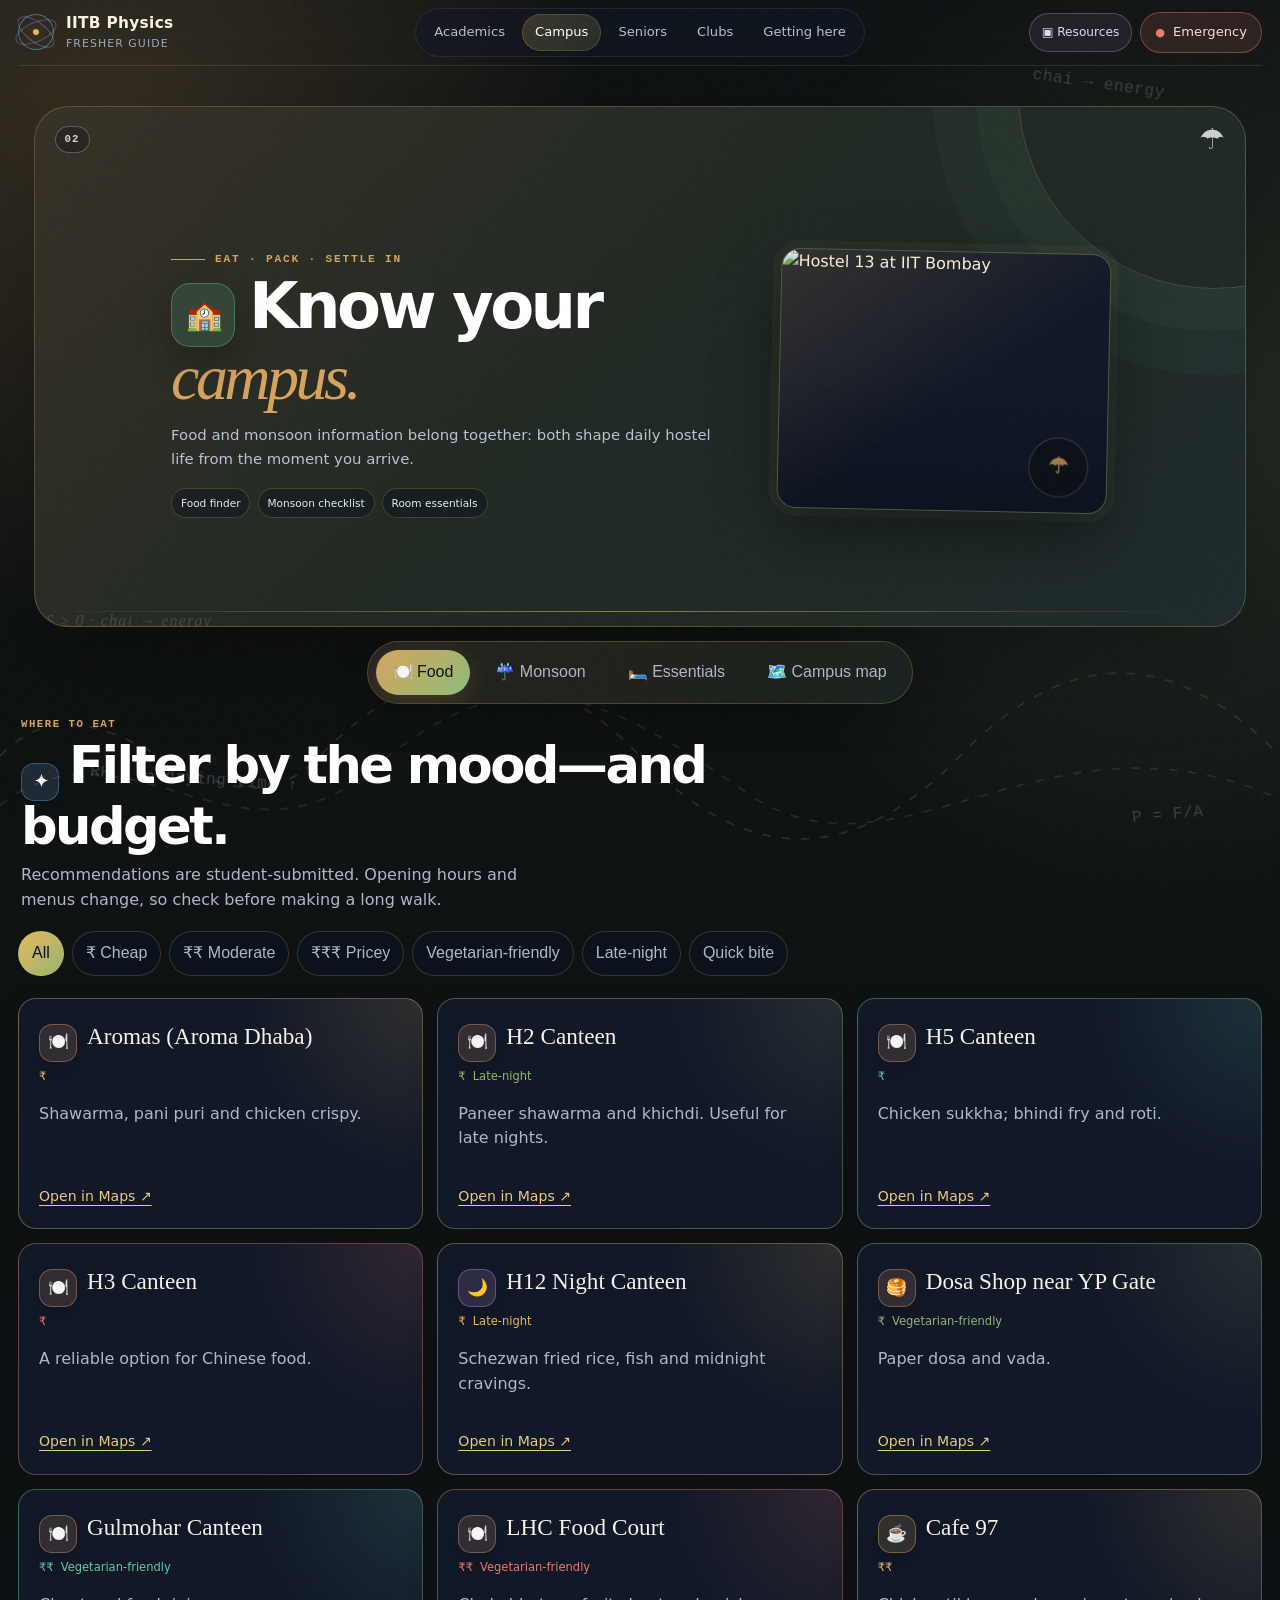
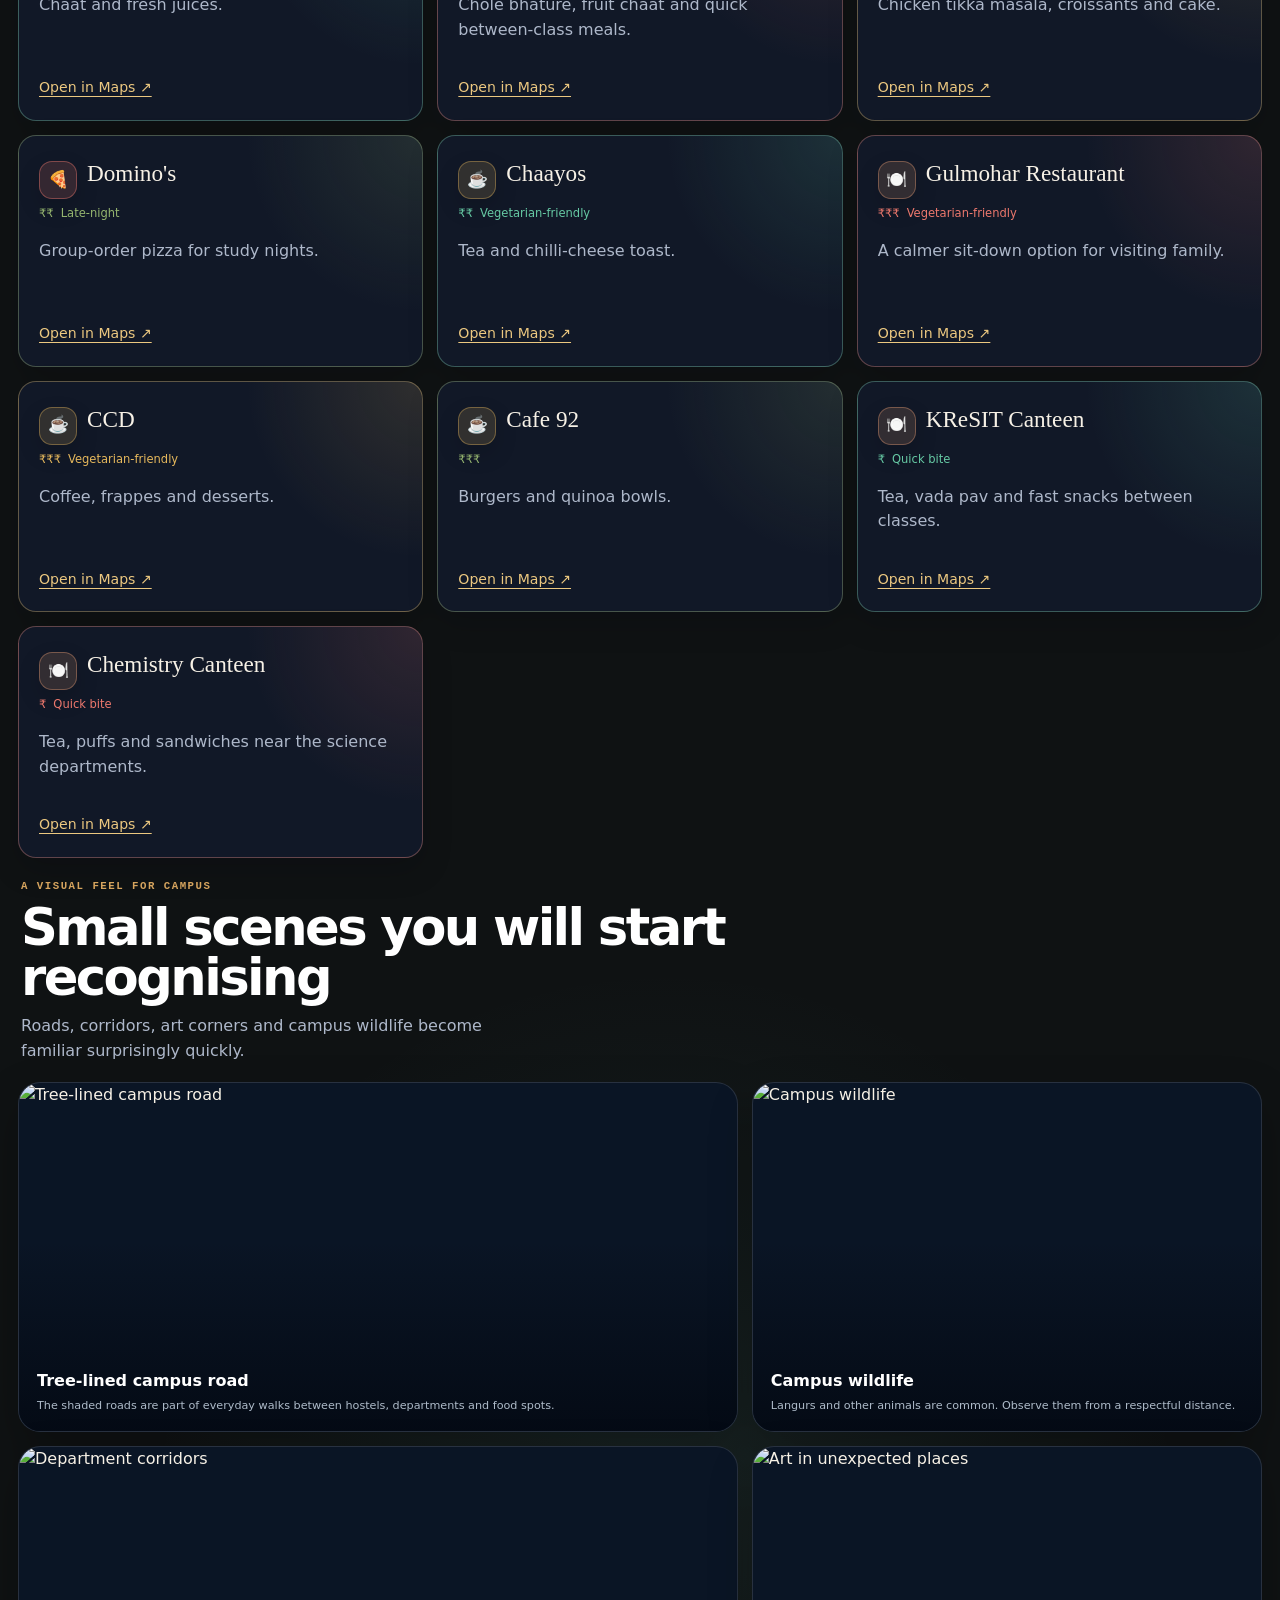
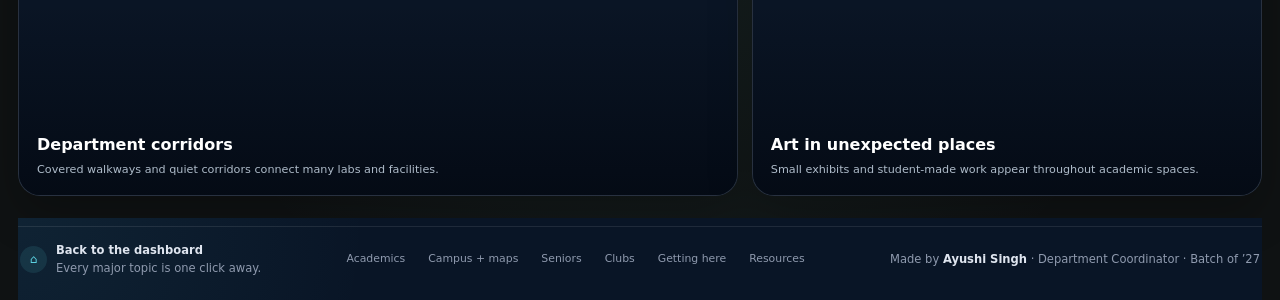
==== campus-life.html @ adb38f8f "Add files via upload" ====
<!DOCTYPE html>

<html lang="en"><head><meta charset="utf-8"/><meta content="width=device-width,initial-scale=1" name="viewport"/><meta content="Food, monsoon survival and campus essentials for incoming IIT Bombay students." name="description"/><meta content="#263322" name="theme-color"/><title>Know Your Campus — IITB Fresher Guide</title><link href="./styles.css" rel="stylesheet"/></head><body class="physics-dashboard-page dashboard-subpage guide-page page-campus">
<a class="skip-link" href="#main">Skip to content</a>
<div aria-hidden="true" class="physics-sky subpage-physics-sky">
<span class="formula f1">ΔS ≥ 0</span>
<span class="formula f2">chai → energy</span>
<span class="formula f3">RH ↑ ⇒ drying time ↑</span>
<span class="formula f4">P = F/A</span>
<svg class="wave-field" preserveaspectratio="none" viewbox="0 0 1200 220">
<path d="M0,110 C100,20 200,200 300,110 S500,20 600,110 S800,200 900,110 S1100,20 1200,110"></path>
<path d="M0,150 C120,70 220,215 350,120 S560,55 700,140 S980,60 1200,145"></path>
</svg>
</div>
<nav aria-label="Primary navigation" class="dashboard-nav subpage-dashboard-nav">
<a class="dashboard-brand" href="./index.html">
<span aria-hidden="true" class="brand-orbit"><i></i></span>
<span><strong>IITB Physics</strong><small>Fresher Guide</small></span>
</a>
<div class="dashboard-nav-links">
<a href="./academics.html">Academics</a><a class="active" href="./campus-life.html">Campus</a><a href="./seniors.html">Seniors</a><a href="./clubs.html">Clubs</a><a href="./transport.html">Getting here</a>
</div>
<div class="nav-utilities"><a class="resources-pill" href="./resources.html">▣ Resources</a><a class="emergency-pill" href="./emergency.html"><span>●</span> Emergency</a></div>
</nav><main class="dashboard-main dashboard-subpage-main" id="main">
<section class="page-hero"><div class="subpage-card-topline"><span class="card-index">02</span><span class="card-symbol">☂</span></div><div class="shell page-hero-grid"><div class="reveal"><p class="kicker">Eat · Pack · Settle in</p><h1 class="page-title"><span aria-hidden="true" class="page-title-icon icon-green">🏫</span>Know your <em>campus.</em></h1><p class="lede">Food and monsoon information belong together: both shape daily hostel life from the moment you arrive.</p><div class="subpage-meta"><span>Food finder</span><span>Monsoon checklist</span><span>Room essentials</span></div></div><figure class="page-visual reveal"><img alt="Hostel 13 at IIT Bombay" src="./assets/hostel-h13.webp"/></figure></div></section>
<section class="section"><div class="shell"><div class="tab-bar" data-tabs=".campus-panel"><button class="tab-button" data-tab="food" type="button">🍽️ Food</button><button class="tab-button" data-tab="monsoon" type="button">☔ Monsoon</button><button class="tab-button" data-tab="essentials" type="button">🛏️ Essentials</button><button class="tab-button" data-tab="map" type="button">🗺️ Campus map</button></div>
<section class="tab-panel campus-panel" id="food"><div class="section-head"><div><p class="eyebrow">Where to eat</p><h2 class="section-title"><span aria-hidden="true" class="pop-icon icon-blue">✦</span>Filter by the mood—and budget.</h2><p class="section-copy">Recommendations are student-submitted. Opening hours and menus change, so check before making a long walk.</p></div></div><div class="filters" id="food-filters"><button class="filter-chip active" data-food="all">All</button><button class="filter-chip" data-food="cheap">₹ Cheap</button><button class="filter-chip" data-food="moderate">₹₹ Moderate</button><button class="filter-chip" data-food="pricey">₹₹₹ Pricey</button><button class="filter-chip" data-food="veg">Vegetarian-friendly</button><button class="filter-chip" data-food="late">Late-night</button><button class="filter-chip" data-food="quick">Quick bite</button></div><div class="food-grid" id="food-grid"><article class="food-card" data-tags="cheap"><h3><span aria-hidden="true" class="pop-icon icon-orange">🍽️</span>Aromas (Aroma Dhaba)</h3><div class="food-meta"><span>₹</span></div><p>Shawarma, pani puri and chicken crispy.</p><a class="map-link" href="https://www.google.com/maps/search/?api=1&amp;query=Aromas+(Aroma+Dhaba)+IIT+Bombay" rel="noopener" target="_blank">Open in Maps ↗</a></article><article class="food-card" data-tags="cheap late"><h3><span aria-hidden="true" class="pop-icon icon-orange">🍽️</span>H2 Canteen</h3><div class="food-meta"><span>₹</span><span>Late-night</span></div><p>Paneer shawarma and khichdi. Useful for late nights.</p><a class="map-link" href="https://www.google.com/maps/search/?api=1&amp;query=H2+Canteen+IIT+Bombay" rel="noopener" target="_blank">Open in Maps ↗</a></article><article class="food-card" data-tags="cheap"><h3><span aria-hidden="true" class="pop-icon icon-orange">🍽️</span>H5 Canteen</h3><div class="food-meta"><span>₹</span></div><p>Chicken sukkha; bhindi fry and roti.</p><a class="map-link" href="https://www.google.com/maps/search/?api=1&amp;query=H5+Canteen+IIT+Bombay" rel="noopener" target="_blank">Open in Maps ↗</a></article><article class="food-card" data-tags="cheap"><h3><span aria-hidden="true" class="pop-icon icon-orange">🍽️</span>H3 Canteen</h3><div class="food-meta"><span>₹</span></div><p>A reliable option for Chinese food.</p><a class="map-link" href="https://www.google.com/maps/search/?api=1&amp;query=H3+Canteen+IIT+Bombay" rel="noopener" target="_blank">Open in Maps ↗</a></article><article class="food-card" data-tags="cheap late"><h3><span aria-hidden="true" class="pop-icon icon-violet">🌙</span>H12 Night Canteen</h3><div class="food-meta"><span>₹</span><span>Late-night</span></div><p>Schezwan fried rice, fish and midnight cravings.</p><a class="map-link" href="https://www.google.com/maps/search/?api=1&amp;query=H12+Night+Canteen+IIT+Bombay" rel="noopener" target="_blank">Open in Maps ↗</a></article><article class="food-card" data-tags="cheap veg"><h3><span aria-hidden="true" class="pop-icon icon-orange">🥞</span>Dosa Shop near YP Gate</h3><div class="food-meta"><span>₹</span><span>Vegetarian-friendly</span></div><p>Paper dosa and vada.</p><a class="map-link" href="https://www.google.com/maps/search/?api=1&amp;query=Dosa+Shop+near+YP+Gate+IIT+Bombay" rel="noopener" target="_blank">Open in Maps ↗</a></article><article class="food-card" data-tags="moderate veg"><h3><span aria-hidden="true" class="pop-icon icon-orange">🍽️</span>Gulmohar Canteen</h3><div class="food-meta"><span>₹₹</span><span>Vegetarian-friendly</span></div><p>Chaat and fresh juices.</p><a class="map-link" href="https://www.google.com/maps/search/?api=1&amp;query=Gulmohar+Canteen+IIT+Bombay" rel="noopener" target="_blank">Open in Maps ↗</a></article><article class="food-card" data-tags="moderate veg"><h3><span aria-hidden="true" class="pop-icon icon-orange">🍽️</span>LHC Food Court</h3><div class="food-meta"><span>₹₹</span><span>Vegetarian-friendly</span></div><p>Chole bhature, fruit chaat and quick between-class meals.</p><a class="map-link" href="https://www.google.com/maps/search/?api=1&amp;query=LHC+Food+Court+IIT+Bombay" rel="noopener" target="_blank">Open in Maps ↗</a></article><article class="food-card" data-tags="moderate"><h3><span aria-hidden="true" class="pop-icon icon-gold">☕</span>Cafe 97</h3><div class="food-meta"><span>₹₹</span></div><p>Chicken tikka masala, croissants and cake.</p><a class="map-link" href="https://www.google.com/maps/search/?api=1&amp;query=Cafe+97+IIT+Bombay" rel="noopener" target="_blank">Open in Maps ↗</a></article><article class="food-card" data-tags="moderate late"><h3><span aria-hidden="true" class="pop-icon icon-red">🍕</span>Domino's</h3><div class="food-meta"><span>₹₹</span><span>Late-night</span></div><p>Group-order pizza for study nights.</p><a class="map-link" href="https://www.google.com/maps/search/?api=1&amp;query=Domino's+IIT+Bombay" rel="noopener" target="_blank">Open in Maps ↗</a></article><article class="food-card" data-tags="moderate veg"><h3><span aria-hidden="true" class="pop-icon icon-gold">☕</span>Chaayos</h3><div class="food-meta"><span>₹₹</span><span>Vegetarian-friendly</span></div><p>Tea and chilli-cheese toast.</p><a class="map-link" href="https://www.google.com/maps/search/?api=1&amp;query=Chaayos+IIT+Bombay" rel="noopener" target="_blank">Open in Maps ↗</a></article><article class="food-card" data-tags="pricey veg"><h3><span aria-hidden="true" class="pop-icon icon-orange">🍽️</span>Gulmohar Restaurant</h3><div class="food-meta"><span>₹₹₹</span><span>Vegetarian-friendly</span></div><p>A calmer sit-down option for visiting family.</p><a class="map-link" href="https://www.google.com/maps/search/?api=1&amp;query=Gulmohar+Restaurant+IIT+Bombay" rel="noopener" target="_blank">Open in Maps ↗</a></article><article class="food-card" data-tags="pricey veg"><h3><span aria-hidden="true" class="pop-icon icon-gold">☕</span>CCD</h3><div class="food-meta"><span>₹₹₹</span><span>Vegetarian-friendly</span></div><p>Coffee, frappes and desserts.</p><a class="map-link" href="https://www.google.com/maps/search/?api=1&amp;query=CCD+IIT+Bombay" rel="noopener" target="_blank">Open in Maps ↗</a></article><article class="food-card" data-tags="pricey"><h3><span aria-hidden="true" class="pop-icon icon-gold">☕</span>Cafe 92</h3><div class="food-meta"><span>₹₹₹</span></div><p>Burgers and quinoa bowls.</p><a class="map-link" href="https://www.google.com/maps/search/?api=1&amp;query=Cafe+92+IIT+Bombay" rel="noopener" target="_blank">Open in Maps ↗</a></article><article class="food-card" data-tags="cheap quick"><h3><span aria-hidden="true" class="pop-icon icon-orange">🍽️</span>KReSIT Canteen</h3><div class="food-meta"><span>₹</span><span>Quick bite</span></div><p>Tea, vada pav and fast snacks between classes.</p><a class="map-link" href="https://www.google.com/maps/search/?api=1&amp;query=KReSIT+Canteen+IIT+Bombay" rel="noopener" target="_blank">Open in Maps ↗</a></article><article class="food-card" data-tags="cheap quick"><h3><span aria-hidden="true" class="pop-icon icon-orange">🍽️</span>Chemistry Canteen</h3><div class="food-meta"><span>₹</span><span>Quick bite</span></div><p>Tea, puffs and sandwiches near the science departments.</p><a class="map-link" href="https://www.google.com/maps/search/?api=1&amp;query=Chemistry+Canteen+IIT+Bombay" rel="noopener" target="_blank">Open in Maps ↗</a></article></div></section>
<section class="tab-panel campus-panel" id="monsoon"><div class="content-grid"><div class="panel span-7"><p class="eyebrow">Interactive packing list</p><h2><span aria-hidden="true" class="pop-icon icon-cyan">☔</span>Monsoon kit</h2><p>Tick items as you pack. Your progress is saved in this browser.</p><div class="checklist" id="monsoon-list"><label class="check"><input data-key="umbrella" type="checkbox"/><span><strong>Sturdy umbrella</strong><small>Small folding umbrellas often lose against Mumbai wind.</small></span></label><label class="check"><input data-key="raincoat" type="checkbox"/><span><strong>Good raincoat</strong><small>Useful when you need both hands for a bag or bicycle.</small></span></label><label class="check"><input data-key="waterproof" type="checkbox"/><span><strong>Waterproof laptop layer</strong><small>Use a sleeve plus a waterproof outer bag.</small></span></label><label class="check"><input data-key="footwear" type="checkbox"/><span><strong>Quick-drying footwear</strong><small>Keep one dry pair reserved for classes and labs.</small></span></label><label class="check"><input data-key="fungus" type="checkbox"/><span><strong>Moisture and fungus control</strong><small>Do not leave damp clothes or leather sealed in cupboards.</small></span></label><label class="check"><input data-key="laundry" type="checkbox"/><span><strong>Use hostel laundry for drying</strong><small>Air-drying can remain slow during humid weeks.</small></span></label></div></div><aside class="panel span-5"><p class="eyebrow">Two mistakes to avoid</p><h3><span aria-hidden="true" class="pop-icon icon-violet">🛏️</span>Do not overpack bedding</h3><p>Mattresses, pillows, buckets, mugs and many room basics are available around the hostel area. Save luggage space for personal essentials.</p><h3><span aria-hidden="true" class="pop-icon icon-orange">🧺</span>Do not hoard perishables</h3><p>Humidity shortens food life. Keep snacks sealed and avoid storing damp packaging.</p></aside></div></section>
<section class="tab-panel campus-panel" id="essentials"><div class="content-grid"><div class="panel span-6"><p class="eyebrow">Daily setup</p><h2><span aria-hidden="true" class="pop-icon icon-cyan">🪣</span>Where to buy basics</h2><div class="course-list"><article class="course"><div class="course-body" style="padding:20px"><strong>H12 / H13 / H14 cluster</strong><p>Buckets, mugs, toiletries and quick snacks.</p><a class="map-link" href="https://www.google.com/maps/search/?api=1&amp;query=Hostel+13+IIT+Bombay" rel="noopener" target="_blank">Open area in Maps ↗</a></div></article><article class="course"><div class="course-body" style="padding:20px"><strong>Hostel 1 stationery and Xerox</strong><p>Notebooks, lab records, printing and copies.</p><a class="map-link" href="https://www.google.com/maps/search/?api=1&amp;query=Hostel+1+IIT+Bombay" rel="noopener" target="_blank">Open in Maps ↗</a></div></article><article class="course"><div class="course-body" style="padding:20px"><strong>Dhun convenience store, H16</strong><p>Packaged food, daily essentials and late-night supplies.</p><a class="map-link" href="https://www.google.com/maps/search/?api=1&amp;query=Hostel+16+IIT+Bombay" rel="noopener" target="_blank">Open in Maps ↗</a></div></article></div></div><div class="panel span-6"><p class="eyebrow">Bulk purchases</p><h2><span aria-hidden="true" class="pop-icon icon-green">🛒</span>One larger grocery run</h2><p>DMart in Hiranandani can be useful for shared room supplies, coffee and packaged snacks. Coordinate with batchmates rather than making repeated solo trips.</p><a class="btn btn-secondary" href="https://www.google.com/maps/search/?api=1&amp;query=DMart+Hiranandani+Powai" rel="noopener" target="_blank">DMart in Maps ↗</a></div></div></section>
<section class="tab-panel campus-panel" id="map">
<div class="campus-map-promo panel">
<div class="campus-map-promo-copy">
<p class="eyebrow">Navigate faster</p>
<h2><span aria-hidden="true" class="pop-icon icon-blue">✦</span>Interactive campus + department maps</h2>
<p>Search key campus locations, jump to gates, hostels, food spots and academic buildings, then switch to the Physics Department floor layouts inside one clean page.</p>
<div class="campus-map-promo-actions">
<a class="btn btn-primary" href="./campus-map.html">Open interactive maps</a>
<span>Campus view + Physics Department layout</span>
</div>
</div>
<div aria-hidden="true" class="campus-map-promo-visual">
<img alt="" src="./assets/iitb-campus-map.webp"/>
<span class="map-pulse p1"></span>
<span class="map-pulse p2"></span>
<span class="map-pulse p3"></span>
</div>
</div>
</section></div></section><section class="section campus-moments-section"><div class="shell"><div class="section-head"><div><p class="eyebrow">A visual feel for campus</p><h2 class="section-title">Small scenes you will start recognising</h2><p class="section-copy">Roads, corridors, art corners and campus wildlife become familiar surprisingly quickly.</p></div></div><div class="campus-moments-grid"><figure class="campus-moment wide"><img alt="Tree-lined campus road" loading="lazy" src="./assets/campus-moment-road.webp"/><figcaption><strong>Tree-lined campus road</strong><small>The shaded roads are part of everyday walks between hostels, departments and food spots.</small></figcaption></figure><figure class="campus-moment portrait"><img alt="Campus wildlife" loading="lazy" src="./assets/campus-moment-wildlife.webp"/><figcaption><strong>Campus wildlife</strong><small>Langurs and other animals are common. Observe them from a respectful distance.</small></figcaption></figure><figure class="campus-moment wide"><img alt="Department corridors" loading="lazy" src="./assets/campus-moment-corridor.webp"/><figcaption><strong>Department corridors</strong><small>Covered walkways and quiet corridors connect many labs and facilities.</small></figcaption></figure><figure class="campus-moment square"><img alt="Art in unexpected places" loading="lazy" src="./assets/campus-moment-art.webp"/><figcaption><strong>Art in unexpected places</strong><small>Small exhibits and student-made work appear throughout academic spaces.</small></figcaption></figure></div></div></section></main>
<footer class="dashboard-subpage-footer">
<div class="dashboard-bottom subpage-bottom">
<a class="bottom-note back-dashboard" href="./index.html">
<span>⌂</span>
<p><strong>Back to the dashboard</strong><br/>Every major topic is one click away.</p>
</a>
<div aria-label="Guide links" class="subpage-footer-links">
<a href="./academics.html">Academics</a>
<a href="./campus-life.html">Campus + maps</a>
<a href="./seniors.html">Seniors</a>
<a href="./clubs.html">Clubs</a>
<a href="./transport.html">Getting here</a>
<a href="./resources.html">Resources</a></div>
<p class="maker-credit">Made by <strong>Ayushi Singh</strong> · Department Coordinator · Batch of ’27</p>
</div>
</footer>
<script src="./site.js"></script><script>
const chips=[...document.querySelectorAll('[data-food]')],cards=[...document.querySelectorAll('.food-card')];chips.forEach(chip=>chip.addEventListener('click',()=>{chips.forEach(c=>c.classList.toggle('active',c===chip));const f=chip.dataset.food;cards.forEach(card=>card.hidden=f!=='all'&&!card.dataset.tags.split(' ').includes(f))}));
const checks=[...document.querySelectorAll('#monsoon-list input')];checks.forEach(box=>{const key='iitb-pack-'+box.dataset.key;box.checked=localStorage.getItem(key)==='1';box.closest('.check').classList.toggle('done',box.checked);box.addEventListener('change',()=>{localStorage.setItem(key,box.checked?'1':'0');box.closest('.check').classList.toggle('done',box.checked)})});
</script></body></html>
---- styles.css ----
:root {
  --ink: #f4f1e8;
  --muted: #b9b8b0;
  --paper: #111411;
  --paper-2: #171a17;
  --paper-3: #20231f;
  --sage: #a8b89a;
  --sage-deep: #697b61;
  --clay: #c9896b;
  --lavender: #a99cc7;
  --sand: #d3bd95;
  --blue: #8faeb4;
  --danger: #d66f62;
  --line: rgba(244, 241, 232, .12);
  --shadow: 0 22px 70px rgba(0,0,0,.35);
  --radius-xl: 32px;
  --radius-lg: 24px;
  --radius-md: 16px;
  --max: 1220px;
}

* { box-sizing: border-box; }
html { scroll-behavior: smooth; }
body {
  margin: 0;
  min-height: 100vh;
  background:
    radial-gradient(circle at 12% 0%, rgba(168,184,154,.13), transparent 34rem),
    radial-gradient(circle at 90% 10%, rgba(169,156,199,.1), transparent 30rem),
    var(--paper);
  color: var(--ink);
  font-family: Inter, ui-sans-serif, system-ui, -apple-system, BlinkMacSystemFont, "Segoe UI", sans-serif;
  line-height: 1.55;
  -webkit-font-smoothing: antialiased;
}
body::before {
  content: "";
  position: fixed;
  inset: 0;
  pointer-events: none;
  opacity: .16;
  z-index: 99;
  background-image: url("data:image/svg+xml,%3Csvg viewBox='0 0 180 180' xmlns='http://www.w3.org/2000/svg'%3E%3Cfilter id='n'%3E%3CfeTurbulence type='fractalNoise' baseFrequency='.9' numOctaves='3' stitchTiles='stitch'/%3E%3C/filter%3E%3Crect width='100%25' height='100%25' filter='url(%23n)' opacity='.22'/%3E%3C/svg%3E");
}
a { color: inherit; }
img { max-width: 100%; display: block; }
button, input, select { font: inherit; }
button { color: inherit; }

.shell { width: min(calc(100% - 32px), var(--max)); margin-inline: auto; }
.skip-link { position: fixed; top: 12px; left: 12px; z-index: 200; transform: translateY(-150%); background: var(--ink); color: var(--paper); padding: 10px 14px; border-radius: 10px; }
.skip-link:focus { transform: translateY(0); }

.site-nav {
  position: sticky; top: 0; z-index: 80;
  border-bottom: 1px solid transparent;
  transition: background .25s ease, border-color .25s ease, backdrop-filter .25s ease;
}
.site-nav.scrolled { background: rgba(17,20,17,.82); border-color: var(--line); backdrop-filter: blur(18px); }
.nav-inner { min-height: 74px; display:flex; align-items:center; justify-content:space-between; gap: 20px; }
.brand { display:flex; align-items:center; gap:12px; text-decoration:none; font-weight:750; letter-spacing:-.02em; }
.brand-mark { width:38px; height:38px; display:grid; place-items:center; border-radius:50%; background:var(--sage); color:#172016; font-family:Georgia,serif; font-size:20px; }
.nav-links { display:flex; align-items:center; gap:8px; }
.nav-links a { padding:10px 13px; color:var(--muted); text-decoration:none; border-radius:999px; font-size:.9rem; }
.nav-links a:hover, .nav-links a[aria-current="page"] { color:var(--ink); background:rgba(244,241,232,.07); }
.nav-urgent { border:1px solid rgba(214,111,98,.35)!important; color:#efb0a8!important; }
.menu-toggle { display:none; width:44px; height:44px; border:1px solid var(--line); background:var(--paper-2); border-radius:50%; cursor:pointer; }

.hero { padding:72px 0 64px; }
.hero-grid { display:grid; grid-template-columns:1.04fr .96fr; align-items:center; gap:clamp(38px,7vw,96px); }
.kicker { display:inline-flex; align-items:center; gap:10px; margin:0 0 20px; color:var(--sage); font-size:.78rem; text-transform:uppercase; letter-spacing:.18em; font-weight:800; }
.kicker::before { content:""; width:34px; height:1px; background:currentColor; }
.display { margin:0; max-width:760px; font-family:Georgia, "Times New Roman", serif; font-weight:500; line-height:.98; letter-spacing:-.055em; font-size:clamp(3.35rem,8vw,7.15rem); text-wrap:balance; }
.display em { color:var(--sage); font-weight:400; }
.lede { max-width:650px; margin:26px 0 0; color:var(--muted); font-size:clamp(1rem,1.8vw,1.18rem); }
.hero-actions { display:flex; flex-wrap:wrap; gap:12px; margin-top:30px; }
.btn { display:inline-flex; align-items:center; justify-content:center; gap:9px; min-height:48px; padding:0 18px; border:1px solid var(--line); border-radius:999px; text-decoration:none; font-weight:700; font-size:.92rem; transition:transform .2s ease, background .2s ease, border-color .2s ease; }
.btn:hover { transform:translateY(-2px); }
.btn-primary { background:var(--ink); color:var(--paper); border-color:var(--ink); }
.btn-secondary { background:rgba(244,241,232,.04); }

.hero-collage { position:relative; min-height:560px; }
.photo { position:absolute; overflow:hidden; border-radius:var(--radius-xl); border:1px solid rgba(244,241,232,.18); box-shadow:var(--shadow); background:var(--paper-2); }
.photo img { width:100%; height:100%; object-fit:cover; transition:transform .8s cubic-bezier(.2,.8,.2,1); }
.photo:hover img { transform:scale(1.04); }
.photo-main { inset:0 56px 70px 0; transform:rotate(-2.4deg); }
.photo-small { width:42%; height:39%; right:0; bottom:0; transform:rotate(3deg); }
.photo-note { position:absolute; right:2%; top:4%; width:190px; padding:18px; border-radius:20px; background:var(--sand); color:#242016; transform:rotate(4deg); box-shadow:var(--shadow); font-size:.87rem; }
.photo-note strong { display:block; font-family:Georgia,serif; font-size:1.4rem; margin-bottom:5px; }

.marquee { overflow:hidden; border-block:1px solid var(--line); background:rgba(244,241,232,.025); }
.marquee-track { display:flex; width:max-content; gap:42px; padding:13px 0; color:#cac8bf; font-size:.78rem; letter-spacing:.14em; text-transform:uppercase; animation:marquee 28s linear infinite; }
.marquee-track span::before { content:"✦"; color:var(--sage); margin-right:42px; }
@keyframes marquee { to { transform:translateX(-50%); } }

.section { padding:92px 0; }
.section-head { display:grid; grid-template-columns:1fr auto; gap:24px; align-items:end; margin-bottom:34px; }
.eyebrow { margin:0 0 8px; color:var(--sage); text-transform:uppercase; letter-spacing:.16em; font-size:.74rem; font-weight:800; }
.section-title { margin:0; font-family:Georgia,serif; font-size:clamp(2.15rem,5vw,4.2rem); font-weight:500; line-height:1.03; letter-spacing:-.04em; }
.section-copy { max-width:520px; margin:12px 0 0; color:var(--muted); }
.text-link { color:var(--ink); text-underline-offset:5px; }

.bento { display:grid; grid-template-columns:repeat(12,1fr); gap:18px; }
.bento-card { position:relative; min-height:280px; overflow:hidden; border:1px solid var(--line); border-radius:var(--radius-lg); background:var(--paper-2); text-decoration:none; isolation:isolate; transition:transform .35s cubic-bezier(.2,.8,.2,1), border-color .3s ease; }
.bento-card:hover { transform:translateY(-6px); border-color:rgba(244,241,232,.28); }
.bento-card:focus-visible { outline:2px solid var(--sage); outline-offset:4px; }
.bento-card img { position:absolute; inset:0; width:100%; height:100%; object-fit:cover; z-index:-2; transition:transform .7s cubic-bezier(.2,.8,.2,1); }
.bento-card:hover img { transform:scale(1.045); }
.bento-card::after { content:""; position:absolute; inset:0; z-index:-1; background:linear-gradient(180deg,transparent 12%,rgba(11,13,11,.24) 50%,rgba(11,13,11,.94) 100%); }
.card-content { position:absolute; inset:auto 0 0; padding:26px; }
.card-number { display:inline-grid; place-items:center; width:34px; height:34px; border-radius:50%; background:rgba(244,241,232,.12); backdrop-filter:blur(12px); font-size:.73rem; margin-bottom:42px; }
.card-title { margin:0; font-family:Georgia,serif; font-size:clamp(1.8rem,3vw,2.75rem); font-weight:500; letter-spacing:-.035em; }
.card-copy { max-width:520px; margin:9px 0 0; color:#cfcec7; font-size:.94rem; }
.card-tags { display:flex; flex-wrap:wrap; gap:7px; margin-top:16px; }
.card-tags span { padding:6px 10px; border-radius:999px; background:rgba(244,241,232,.1); color:#e2e0d8; font-size:.72rem; }
.card-arrow { position:absolute; top:22px; right:22px; width:46px; height:46px; display:grid; place-items:center; border-radius:50%; background:rgba(17,20,17,.72); backdrop-filter:blur(12px); font-size:1.15rem; transition:transform .3s ease; }
.bento-card:hover .card-arrow { transform:rotate(45deg); }
.span-7 { grid-column:span 7; }
.span-5 { grid-column:span 5; }
.span-4 { grid-column:span 4; }
.span-8 { grid-column:span 8; }
.tall { min-height:470px; }
.medium { min-height:350px; }
.solid-sage { background:var(--sage-deep); }
.solid-clay { background:#6d4033; }
.solid-lavender { background:#554d68; }
.solid-sage::after, .solid-clay::after, .solid-lavender::after { background:linear-gradient(180deg,rgba(0,0,0,.03),rgba(0,0,0,.42)); }

.senior-mosaic { position:absolute; inset:24px 24px auto auto; display:flex; }
.senior-mosaic img, .senior-mosaic .avatar-dot { width:58px; height:58px; margin-left:-12px; border-radius:50%; object-fit:cover; object-position:center 25%; border:3px solid #554d68; background:var(--paper-3); }

.quick-grid { display:grid; grid-template-columns:repeat(4,1fr); gap:14px; }
.quick-item { padding:22px; border:1px solid var(--line); border-radius:var(--radius-md); background:rgba(244,241,232,.03); }
.quick-icon { width:42px; height:42px; display:grid; place-items:center; border-radius:14px; background:rgba(168,184,154,.13); color:var(--sage); margin-bottom:28px; }
.quick-item h3 { margin:0 0 6px; font-size:1rem; }
.quick-item p { margin:0; color:var(--muted); font-size:.84rem; }

.page-hero { padding:56px 0 54px; }
.page-hero-grid { display:grid; grid-template-columns:1fr .82fr; gap:55px; align-items:center; }
.page-title { margin:0; font-family:Georgia,serif; font-size:clamp(3.2rem,8vw,6.6rem); line-height:.97; letter-spacing:-.055em; font-weight:500; }
.page-title em { color:var(--sage); }
.page-visual { height:430px; border-radius:var(--radius-xl); overflow:hidden; border:1px solid var(--line); box-shadow:var(--shadow); }
.page-visual img { width:100%; height:100%; object-fit:cover; }

.tab-bar { position:sticky; top:74px; z-index:40; display:flex; gap:8px; padding:8px; margin:0 auto 34px; width:max-content; max-width:100%; overflow:auto; border:1px solid var(--line); border-radius:999px; background:rgba(23,26,23,.85); backdrop-filter:blur(18px); }
.tab-button { border:0; background:transparent; color:var(--muted); padding:10px 17px; border-radius:999px; cursor:pointer; white-space:nowrap; }
.tab-button.active { background:var(--ink); color:var(--paper); }
.tab-panel { display:none; }
.tab-panel.active { display:block; animation:panel-in .36s ease both; }
@keyframes panel-in { from { opacity:0; transform:translateY(9px); } }

.content-grid { display:grid; grid-template-columns:repeat(12,1fr); gap:18px; }
.panel { border:1px solid var(--line); border-radius:var(--radius-lg); background:var(--paper-2); padding:clamp(22px,4vw,38px); }
.panel h2, .panel h3 { margin-top:0; font-family:Georgia,serif; font-weight:500; letter-spacing:-.025em; }
.panel h2 { font-size:clamp(2rem,4vw,3.3rem); }
.panel h3 { font-size:1.55rem; }
.panel p { color:var(--muted); }
.panel.span-8, .panel.span-4, .panel.span-6 { min-height:100%; }
.span-6 { grid-column:span 6; }

.course-list { display:grid; gap:12px; }
.course { border:1px solid var(--line); border-radius:18px; overflow:hidden; background:rgba(244,241,232,.025); }
.course summary { display:grid; grid-template-columns:70px 1fr auto; align-items:center; gap:16px; padding:20px; cursor:pointer; list-style:none; }
.course summary::-webkit-details-marker { display:none; }
.course-code { color:var(--sage); font-size:.77rem; font-weight:800; letter-spacing:.08em; }
.course-title { font-weight:750; }
.course-plus { width:34px; height:34px; display:grid; place-items:center; border-radius:50%; background:rgba(244,241,232,.06); transition:transform .25s ease; }
.course[open] .course-plus { transform:rotate(45deg); }
.course-body { padding:0 20px 22px 106px; color:var(--muted); }
.book-list { margin:9px 0 0; padding-left:18px; }

.grade-ladder { display:grid; gap:9px; }
.grade-row { display:grid; grid-template-columns:72px 60px 1fr; align-items:center; gap:12px; padding:13px 15px; border-radius:14px; background:rgba(244,241,232,.035); }
.grade-letter { font-weight:850; color:var(--sage); }
.grade-point { font-family:Georgia,serif; font-size:1.3rem; }

.calculator { display:grid; gap:14px; }
.calc-row { display:grid; grid-template-columns:1.5fr .65fr 1fr 42px; gap:10px; }
.field { width:100%; min-height:46px; border:1px solid var(--line); border-radius:12px; background:#0e110e; color:var(--ink); padding:0 12px; }
.remove-row { border:1px solid var(--line); background:transparent; border-radius:12px; cursor:pointer; }
.calc-actions { display:flex; gap:10px; flex-wrap:wrap; }
.calc-result { margin-top:12px; padding:24px; border-radius:20px; background:var(--sage); color:#172016; }
.calc-result strong { display:block; font-family:Georgia,serif; font-size:3.8rem; line-height:1; }

.filters { display:flex; flex-wrap:wrap; gap:8px; margin-bottom:22px; }
.filter-chip { border:1px solid var(--line); background:transparent; color:var(--muted); padding:9px 13px; border-radius:999px; cursor:pointer; }
.filter-chip.active { background:var(--sage); color:#172016; border-color:var(--sage); }
.food-grid { display:grid; grid-template-columns:repeat(3,1fr); gap:14px; }
.food-card { border:1px solid var(--line); border-radius:18px; padding:20px; background:rgba(244,241,232,.025); transition:transform .2s ease, border-color .2s ease; }
.food-card:hover { transform:translateY(-3px); border-color:rgba(168,184,154,.45); }
.food-card h3 { margin:0 0 6px; font-family:Georgia,serif; font-size:1.45rem; font-weight:500; }
.food-meta { display:flex; gap:7px; flex-wrap:wrap; margin-bottom:15px; }
.food-meta span { color:var(--sage); font-size:.72rem; }
.food-card p { min-height:66px; }
.map-link { display:inline-flex; gap:7px; color:var(--ink); text-underline-offset:4px; font-size:.88rem; }

.checklist { display:grid; gap:10px; }
.check { display:flex; gap:14px; align-items:flex-start; padding:16px; border:1px solid var(--line); border-radius:15px; background:rgba(244,241,232,.025); cursor:pointer; }
.check input { margin-top:4px; accent-color:var(--sage); }
.check.done { opacity:.55; }
.check.done strong { text-decoration:line-through; }
.check small { display:block; color:var(--muted); margin-top:3px; }

.senior-controls { display:grid; grid-template-columns:1fr auto; gap:14px; margin-bottom:26px; }
.search-box { min-height:50px; padding:0 16px; border:1px solid var(--line); border-radius:999px; background:var(--paper-2); color:var(--ink); }
.senior-grid { display:grid; grid-template-columns:repeat(3,1fr); gap:16px; }
.senior-card {
  --senior-accent:var(--sage);
  position:relative;
  overflow:hidden;
  min-height:260px;
  padding:20px;
  border:1px solid color-mix(in srgb,var(--senior-accent) 26%,var(--line));
  border-radius:22px;
  background:
    radial-gradient(circle at 92% 8%,color-mix(in srgb,var(--senior-accent) 13%,transparent),transparent 34%),
    var(--paper-2);
  transition:transform .3s ease,border-color .3s ease,box-shadow .3s ease;
}
.senior-card::after {
  content:"";
  position:absolute;
  width:160px;
  height:160px;
  right:-92px;
  bottom:-104px;
  border:1px solid color-mix(in srgb,var(--senior-accent) 23%,transparent);
  border-radius:50%;
  box-shadow:0 0 0 24px color-mix(in srgb,var(--senior-accent) 5%,transparent);
  pointer-events:none;
}
.senior-card:hover {
  transform:translateY(-5px);
  border-color:color-mix(in srgb,var(--senior-accent) 52%,var(--line));
  box-shadow:0 18px 38px rgba(0,0,0,.18);
}
.senior-card[data-senior-category="research"] { --senior-accent:#86aee8; }
.senior-card[data-senior-category="industry"] { --senior-accent:#d6a35d; }
.senior-card[data-senior-category="teaching"] { --senior-accent:#8fc7ac; }
.senior-card[data-senior-category="exploring"] { --senior-accent:#c29ad7; }
.senior-card-head { display:flex; align-items:center; gap:14px; position:relative; z-index:1; }
.senior-orbit {
  position:relative;
  display:grid;
  flex:0 0 62px;
  width:62px;
  height:62px;
  place-items:center;
  border:1px solid color-mix(in srgb,var(--senior-accent) 52%,transparent);
  border-radius:50%;
  background:color-mix(in srgb,var(--senior-accent) 11%,transparent);
}
.senior-orbit::before,
.senior-orbit::after {
  content:"";
  position:absolute;
  inset:8px -5px;
  border:1px solid color-mix(in srgb,var(--senior-accent) 48%,transparent);
  border-radius:50%;
  transform:rotate(52deg);
}
.senior-orbit::after { transform:rotate(-52deg); }
.senior-orbit span { position:relative; z-index:1; color:var(--senior-accent); font:600 1.45rem/1 Georgia,serif; }
.senior-heading { min-width:0; }
.senior-heading h2 { margin:5px 0 0; font-family:Georgia,serif; font-size:1.55rem; font-weight:500; line-height:1.1; }
.senior-badge {
  display:inline-flex;
  padding:4px 8px;
  border-radius:999px;
  background:color-mix(in srgb,var(--senior-accent) 11%,transparent);
  color:var(--senior-accent);
  font-size:.66rem;
  font-weight:700;
  text-transform:uppercase;
  letter-spacing:.09em;
}
.senior-body { position:relative; z-index:1; padding:0; }
.senior-info { margin-top:18px; display:grid; gap:12px; }
.senior-info div { border-top:1px solid var(--line); padding-top:11px; }
.senior-info small { display:block; color:var(--senior-accent); text-transform:uppercase; letter-spacing:.08em; font-size:.65rem; margin-bottom:3px; }
.senior-info p { margin:0; color:#d4d2cb; font-size:.88rem; line-height:1.5; }
.senior-details { margin-top:14px; }
.senior-details summary { cursor:pointer; color:var(--lavender); }
.empty-state { grid-column:1/-1; padding:50px; text-align:center; border:1px dashed var(--line); border-radius:22px; color:var(--muted); }

.info-strip { display:grid; grid-template-columns:repeat(3,1fr); gap:14px; }
.info-strip > div { padding:20px; border-radius:18px; background:rgba(244,241,232,.035); border:1px solid var(--line); }
.info-strip strong { display:block; font-family:Georgia,serif; font-size:2rem; color:var(--sage); }

.site-footer { margin-top:70px; border-top:1px solid var(--line); }
.footer-main { display:grid; grid-template-columns:1.2fr 1fr; gap:40px; padding:54px 0 32px; }
.footer-title { margin:0; font-family:Georgia,serif; font-size:2.25rem; font-weight:500; }
.footer-links { display:grid; grid-template-columns:repeat(2,1fr); gap:10px; }
.footer-links a { color:var(--muted); text-decoration:none; }
.footer-links a:hover { color:var(--ink); }
.credit-band { padding:16px 0 20px; border-top:1px solid var(--line); color:var(--muted); font-size:.82rem; display:flex; justify-content:space-between; gap:20px; flex-wrap:wrap; }
.credit-band strong { color:var(--ink); }

.reveal { opacity:0; transform:translateY(22px); transition:opacity .7s ease, transform .7s ease; }
.reveal.visible { opacity:1; transform:none; }

@media (max-width: 980px) {
  .hero-grid, .page-hero-grid { grid-template-columns:1fr; }
  .hero-collage { min-height:490px; }
  .span-7,.span-5,.span-4,.span-8,.span-6 { grid-column:span 12; }
  .tall,.medium { min-height:390px; }
  .quick-grid { grid-template-columns:repeat(2,1fr); }
  .food-grid,.senior-grid { grid-template-columns:repeat(2,1fr); }
  .footer-main { grid-template-columns:1fr; }
}

@media (max-width: 760px) {
  .nav-links { display:none; position:absolute; top:68px; left:16px; right:16px; padding:12px; flex-direction:column; align-items:stretch; border:1px solid var(--line); border-radius:20px; background:rgba(17,20,17,.96); backdrop-filter:blur(18px); }
  .nav-links.open { display:flex; }
  .nav-links a { padding:12px 14px; }
  .menu-toggle { display:grid; place-items:center; }
  .hero { padding-top:42px; }
  .hero-collage { min-height:400px; }
  .photo-main { inset:0 36px 55px 0; }
  .photo-note { width:155px; font-size:.75rem; }
  .section { padding:68px 0; }
  .section-head { grid-template-columns:1fr; }
  .section-head .btn { justify-self:start; }
  .food-grid,.senior-grid { grid-template-columns:1fr; }
  .senior-controls { grid-template-columns:1fr; }
  .calc-row { grid-template-columns:1fr 80px 1fr 42px; }
  .info-strip { grid-template-columns:1fr; }
  .page-visual { height:330px; }
}

@media (max-width: 520px) {
  .shell { width:min(calc(100% - 20px),var(--max)); }
  .display { font-size:3.35rem; }
  .hero-collage { min-height:350px; }
  .photo-note { display:none; }
  .quick-grid { grid-template-columns:1fr; }
  .card-content { padding:22px; }
  .calc-row { grid-template-columns:1fr 74px; }
  .calc-row .grade-select { grid-column:1; }
  .remove-row { grid-column:2; grid-row:2; }
  .course summary { grid-template-columns:58px 1fr auto; padding:16px; }
  .course-body { padding:0 16px 18px; }
  .grade-row { grid-template-columns:60px 48px 1fr; font-size:.84rem; }
}

@media (prefers-reduced-motion: reduce) {
  *,*::before,*::after { scroll-behavior:auto!important; animation:none!important; transition-duration:.01ms!important; }
  .reveal { opacity:1; transform:none; }
}

/* =========================================================
   Physics dashboard homepage — compact, colourful, immediate
   ========================================================= */
.physics-dashboard-page {
  --dash-bg: #090e1a;
  --dash-panel: #111827;
  --dash-cream: #f7f1e6;
  --dash-muted: #c3cad8;
  --dash-cyan: #5fd8e6;
  --dash-violet: #9b8af7;
  --dash-mango: #e6b85c;
  --dash-coral: #ed786d;
  --dash-mint: #66c9a4;
  --dash-blue: #6f9fe8;
  background:
    radial-gradient(circle at 15% 5%, rgba(83, 92, 170, .23), transparent 34rem),
    radial-gradient(circle at 82% 20%, rgba(45, 137, 151, .18), transparent 32rem),
    linear-gradient(155deg, #080d18 0%, #0d1424 60%, #080c16 100%);
  color: var(--dash-cream);
  overflow-x: hidden;
}

.physics-dashboard-page::before {
  opacity: .08;
}

.physics-sky {
  position: fixed;
  inset: 0;
  z-index: 0;
  overflow: hidden;
  pointer-events: none;
}
.physics-sky::before {
  content: "";
  position: absolute;
  inset: 0;
  opacity: .17;
  background-image:
    linear-gradient(rgba(137, 161, 210, .14) 1px, transparent 1px),
    linear-gradient(90deg, rgba(137, 161, 210, .14) 1px, transparent 1px);
  background-size: 72px 72px;
  mask-image: linear-gradient(to bottom, black, transparent 80%);
}
.formula {
  position: absolute;
  font-family: "Courier New", monospace;
  color: rgba(180, 204, 244, .28);
  letter-spacing: .04em;
  filter: blur(.1px);
}
.f1 { top: 13%; left: 3%; transform: rotate(-9deg); }
.f2 { top: 8%; right: 9%; transform: rotate(8deg); }
.f3 { bottom: 12%; left: 7%; transform: rotate(4deg); }
.f4 { bottom: 8%; right: 6%; transform: rotate(-5deg); }
.wave-field { position: absolute; inset: auto 0 1% 0; width: 100%; height: 30%; opacity: .17; }
.wave-field path { fill: none; stroke: var(--dash-cyan); stroke-width: 1.5; stroke-dasharray: 8 10; }
.wave-field path:last-child { stroke: var(--dash-violet); }

.dashboard-nav {
  position: relative;
  z-index: 10;
  width: min(calc(100% - 36px), 1480px);
  min-height: 66px;
  margin: 0 auto;
  display: grid;
  grid-template-columns: 1fr auto 1fr;
  align-items: center;
  gap: 24px;
  border-bottom: 1px solid rgba(255,255,255,.1);
}
.dashboard-brand { display: inline-flex; align-items: center; gap: 12px; width: max-content; text-decoration: none; }
.dashboard-brand strong { display: block; font-size: .96rem; letter-spacing: .02em; }
.dashboard-brand small { display: block; margin-top: 1px; color: #9ba8bd; font-size: .68rem; letter-spacing: .1em; text-transform: uppercase; }
.brand-orbit { position: relative; width: 36px; height: 36px; border: 1px solid rgba(95,216,230,.45); border-radius: 50%; transform: rotate(-24deg); }
.brand-orbit::before, .brand-orbit::after { content:""; position:absolute; inset: 7px -5px; border:1px solid rgba(155,138,247,.42); border-radius:50%; }
.brand-orbit::after { transform: rotate(62deg); }
.brand-orbit i { position:absolute; left:50%; top:50%; width:6px; height:6px; border-radius:50%; background:var(--dash-mango); transform:translate(-50%,-50%); box-shadow:0 0 16px rgba(230,184,92,.75); }
.dashboard-nav-links { display: flex; gap: 4px; padding: 5px; border: 1px solid rgba(255,255,255,.08); border-radius: 999px; background: rgba(17,24,39,.55); backdrop-filter: blur(16px); }
.dashboard-nav-links a { padding: 8px 13px; border-radius: 999px; color: #b7c0d1; text-decoration: none; font-size: .82rem; }
.dashboard-nav-links a:hover, .dashboard-nav-links a:focus-visible { background: rgba(255,255,255,.08); color: white; outline: none; }
.emergency-pill { justify-self: end; display:inline-flex; align-items:center; gap:8px; padding:9px 14px; border-radius:999px; background:rgba(237,120,109,.12); border:1px solid rgba(237,120,109,.42); color:#ffd8d4; text-decoration:none; font-size:.82rem; }
.emergency-pill span { color:var(--dash-coral); font-size:.7rem; animation:emergency-pulse 1.7s ease-in-out infinite; }
@keyframes emergency-pulse { 50% { opacity:.35; transform:scale(.72); } }

.dashboard-main { position: relative; z-index: 2; width: min(calc(100% - 36px), 1480px); margin: 0 auto; padding: 24px 0 22px; }
.dashboard-intro { display: grid; grid-template-columns: minmax(0, 1.3fr) minmax(300px, .7fr); gap: 42px; align-items: end; margin-bottom: 20px; }
.dashboard-kicker { margin: 0 0 8px; color: var(--dash-cyan); font: 700 .72rem/1.3 "Courier New", monospace; letter-spacing: .16em; text-transform: uppercase; }
.dashboard-intro h1 { max-width: 900px; margin: 0; font-size: clamp(2.3rem, 4.9vw, 4.9rem); line-height: .96; letter-spacing: -.05em; }
.dashboard-intro h1 span { color: #a9bdf0; font-family: Georgia, serif; font-style: italic; font-weight: 500; }
.intro-side { max-width: 490px; justify-self: end; }
.intro-side > p { margin: 0 0 12px; color: #aeb7c8; font-size: .91rem; line-height: 1.55; }
.live-equation { display:flex; align-items:center; justify-content:space-between; gap:14px; padding:10px 13px; border:1px solid rgba(95,216,230,.2); border-radius:12px; background:rgba(12,19,34,.66); }
.live-equation span { color:#8290a7; font-size:.67rem; text-transform:uppercase; letter-spacing:.1em; }
.live-equation strong { color:var(--dash-cyan); font:700 .78rem/1.2 "Courier New",monospace; text-align:right; }

.dashboard-grid { display: grid; grid-template-columns: repeat(12, minmax(0, 1fr)); grid-template-rows: minmax(220px, 28vh) minmax(205px, 25vh); gap: 14px; }
.dashboard-card {
  position: relative;
  min-height: 0;
  overflow: hidden;
  border: 1px solid rgba(255,255,255,.13);
  border-radius: 24px;
  background: #131b2c;
  color: white;
  text-decoration: none;
  isolation: isolate;
  box-shadow: 0 18px 45px rgba(1,5,14,.28);
  transform-style: preserve-3d;
  transition: transform .25s ease, border-color .25s ease, box-shadow .25s ease;
}
.dashboard-card:hover, .dashboard-card:focus-visible { border-color: rgba(255,255,255,.38); box-shadow: 0 24px 64px rgba(1,5,14,.48); outline:none; }
.dashboard-card > img { position:absolute; inset:0; width:100%; height:100%; object-fit:cover; z-index:-3; transition:transform .55s ease, filter .55s ease; }
.dashboard-card:hover > img { transform:scale(1.045); }
.card-shade { position:absolute; inset:0; z-index:-2; }
.card-topline { position:absolute; z-index:3; top:17px; left:18px; right:18px; display:flex; align-items:center; justify-content:space-between; }
.card-index { display:inline-flex; align-items:center; min-height:27px; padding:0 9px; border:1px solid rgba(255,255,255,.25); border-radius:999px; color:rgba(255,255,255,.8); background:rgba(6,10,20,.25); backdrop-filter:blur(10px); font:700 .67rem/1 "Courier New",monospace; letter-spacing:.1em; }
.card-symbol { font: 500 1.8rem/1 Georgia, serif; color: rgba(255,255,255,.78); }
.dashboard-card-content { position:absolute; z-index:2; left:20px; right:20px; bottom:20px; transform:translateZ(18px); }
.dashboard-card-content h2 { margin:4px 0 6px; font-family: Georgia, serif; font-size:clamp(1.65rem,2.3vw,2.65rem); line-height:1; font-weight:500; letter-spacing:-.035em; }
.dashboard-card-content > p:not(.card-label) { max-width:620px; margin:0; color:rgba(255,255,255,.78); font-size:.86rem; line-height:1.45; }
.card-label { margin:0; color:rgba(255,255,255,.67); font:700 .64rem/1.2 "Courier New",monospace; letter-spacing:.13em; text-transform:uppercase; }
.mini-links { display:flex; gap:6px; flex-wrap:wrap; margin-top:11px; }
.mini-links span { padding:5px 8px; border-radius:999px; background:rgba(255,255,255,.12); border:1px solid rgba(255,255,255,.12); color:rgba(255,255,255,.87); font-size:.63rem; }
.open-card { position:absolute; z-index:4; right:18px; top:54px; padding:7px 9px; border-radius:10px; background:rgba(6,10,20,.36); color:white; font-size:.68rem; opacity:0; transform:translateY(-5px); transition:opacity .2s ease, transform .2s ease; backdrop-filter:blur(12px); }
.dashboard-card:hover .open-card, .dashboard-card:focus-visible .open-card { opacity:1; transform:none; }
.card-equation { position:absolute; right:18px; bottom:18px; z-index:2; color:rgba(255,255,255,.52); font:700 .68rem/1.2 "Courier New",monospace; }

.card-wide { grid-column: span 5; }
.card-medium { grid-column: span 4; }
.card-narrow { grid-column: span 3; }
.card-third { grid-column: span 4; }

.academic-card .card-shade { background:linear-gradient(115deg, rgba(35,50,116,.95) 0%, rgba(42,73,132,.72) 54%, rgba(10,16,34,.5) 100%); }
.academic-card { border-color:rgba(111,159,232,.4); }
.academic-card::after { content:""; position:absolute; width:220px; height:220px; right:-70px; top:-90px; border:1px solid rgba(111,159,232,.45); border-radius:50%; box-shadow:0 0 0 30px rgba(111,159,232,.06),0 0 0 65px rgba(111,159,232,.04); }

.campus-card .card-shade { background:linear-gradient(135deg, rgba(93,71,22,.9), rgba(62,78,35,.82) 58%, rgba(15,25,18,.45)); }
.campus-card { border-color:rgba(230,184,92,.42); }

.emergency-card { background:linear-gradient(145deg,#7f2f39,#cc625c 72%,#ef9380); border-color:rgba(255,208,200,.42); }
.emergency-card::before { content:"+"; position:absolute; right:14px; bottom:-42px; color:rgba(255,255,255,.1); font:700 13rem/1 system-ui; }
.emergency-card .dashboard-card-content { bottom:17px; }
.emergency-number { display:block; margin-top:8px; font:500 3rem/1 Georgia,serif; color:#fff5f3; }
.emergency-rings { position:absolute; width:190px; height:190px; right:-65px; top:-70px; border:1px solid rgba(255,255,255,.22); border-radius:50%; box-shadow:0 0 0 25px rgba(255,255,255,.05),0 0 0 53px rgba(255,255,255,.035); }
.pulse-dot { width:9px; height:9px; border-radius:50%; background:#fff4ef; box-shadow:0 0 0 7px rgba(255,255,255,.12); }

.seniors-card { background:linear-gradient(140deg,#492e62,#6d4d86 58%,#b37ca0); border-color:rgba(207,165,229,.35); }
.portrait-stack { position:absolute; right:18px; top:17px; display:flex; z-index:1; }
.physics-peer-stack span {
  display:grid;
  width:54px;
  height:54px;
  margin-left:-11px;
  place-items:center;
  border:2px solid rgba(245,226,255,.36);
  border-radius:50%;
  background:linear-gradient(145deg,rgba(255,255,255,.16),rgba(30,16,43,.42));
  color:#f1dfff;
  font:600 1.05rem/1 Georgia,serif;
  box-shadow:0 8px 24px rgba(20,7,32,.18);
}
.physics-peer-stack span:first-child { margin-left:0; }
.physics-peer-stack span:nth-child(2) { color:#d4efff; transform:translateY(7px); }
.physics-peer-stack span:nth-child(3) { color:#efe7b4; }
.seniors-card .card-symbol { opacity:0; }

.clubs-card .card-shade { background:linear-gradient(135deg,rgba(13,81,82,.91),rgba(32,116,103,.75),rgba(10,31,37,.55)); }
.clubs-card { border-color:rgba(102,201,164,.38); }
.clubs-card::after { content:"✦"; position:absolute; right:28px; bottom:18px; color:rgba(255,255,255,.13); font-size:6rem; }

.transport-card .card-shade { background:linear-gradient(135deg,rgba(24,51,93,.94),rgba(55,89,137,.76),rgba(15,28,47,.56)); }
.transport-card { border-color:rgba(95,216,230,.32); }

.dashboard-bottom { display:flex; align-items:center; justify-content:space-between; gap:20px; padding:15px 2px 0; color:#8f9aae; font-size:.72rem; }
.bottom-note { display:flex; align-items:center; gap:9px; }
.bottom-note span { display:grid; place-items:center; width:27px; height:27px; border-radius:50%; background:rgba(95,216,230,.11); color:var(--dash-cyan); }
.bottom-note p, .maker-credit { margin:0; }
.bottom-note strong, .maker-credit strong { color:#dfe5ef; }

@media (max-width: 1080px) {
  .dashboard-nav { grid-template-columns:1fr auto; }
  .dashboard-nav-links { display:none; }
  .dashboard-intro { grid-template-columns:1fr; gap:12px; }
  .intro-side { justify-self:start; max-width:720px; display:grid; grid-template-columns:1fr 1fr; gap:16px; align-items:center; }
  .dashboard-grid { grid-template-rows:auto; }
  .card-wide,.card-medium,.card-narrow,.card-third { grid-column:span 6; min-height:260px; }
}

@media (max-width: 700px) {
  .dashboard-nav { width:min(calc(100% - 20px),1480px); min-height:60px; }
  .dashboard-brand small { display:none; }
  .emergency-pill { padding:8px 11px; }
  .dashboard-main { width:min(calc(100% - 20px),1480px); padding-top:18px; }
  .dashboard-intro h1 { font-size:clamp(2.4rem,12vw,4rem); }
  .intro-side { grid-template-columns:1fr; }
  .live-equation { display:none; }
  .dashboard-grid { display:flex; flex-direction:column; }
  .dashboard-card { min-height:245px; }
  .emergency-card { min-height:220px; }
  .dashboard-bottom { align-items:flex-start; flex-direction:column; }
  .card-equation { display:none; }
}

@media (prefers-reduced-motion: reduce) {
  .emergency-pill span { animation:none; }
  .dashboard-card, .dashboard-card > img { transition:none; }
}


/* =========================================================
   COLOURFUL PHYSICS SUBPAGES
   The dashboard homepage remains unchanged.
   ========================================================= */

body.guide-page {
  --page-a: #8fb4ff;
  --page-b: #c49bea;
  --page-c: #81d1bd;
  --page-a-rgb: 143, 180, 255;
  --page-b-rgb: 196, 155, 234;
  --page-c-rgb: 129, 209, 189;
  --page-formula: "ψ(x,t)";
  --page-symbol: "ψ";
  background:
    radial-gradient(circle at 8% 4%, rgba(var(--page-a-rgb), .20), transparent 31rem),
    radial-gradient(circle at 92% 12%, rgba(var(--page-b-rgb), .17), transparent 30rem),
    radial-gradient(circle at 52% 88%, rgba(var(--page-c-rgb), .10), transparent 32rem),
    #0f1213;
}

body.page-academics {
  --page-a: #87aef5;
  --page-b: #b794df;
  --page-c: #6fc9bd;
  --page-a-rgb: 135, 174, 245;
  --page-b-rgb: 183, 148, 223;
  --page-c-rgb: 111, 201, 189;
  --page-formula: "CPI = Σ(CᵢGᵢ) / ΣCᵢ";
  --page-symbol: "Σ";
}

body.page-campus {
  --page-a: #d6a45e;
  --page-b: #8fbd79;
  --page-c: #67b8ad;
  --page-a-rgb: 214, 164, 94;
  --page-b-rgb: 143, 189, 121;
  --page-c-rgb: 103, 184, 173;
  --page-formula: "ΔS ≥ 0  ·  chai → energy";
  --page-symbol: "☂";
}

body.page-seniors {
  --page-a: #bd91dc;
  --page-b: #dd8fae;
  --page-c: #85bce9;
  --page-a-rgb: 189, 145, 220;
  --page-b-rgb: 221, 143, 174;
  --page-c-rgb: 133, 188, 233;
  --page-formula: "ψ = Σ possible paths";
  --page-symbol: "ψ";
}

body.page-clubs {
  --page-a: #63c9b4;
  --page-b: #e09972;
  --page-c: #87aee8;
  --page-a-rgb: 99, 201, 180;
  --page-b-rgb: 224, 153, 114;
  --page-c-rgb: 135, 174, 232;
  --page-formula: "resonance = shared frequency";
  --page-symbol: "✦";
}

body.page-transport {
  --page-a: #75c5df;
  --page-b: #7d9fe8;
  --page-c: #d3ab63;
  --page-a-rgb: 117, 197, 223;
  --page-b-rgb: 125, 159, 232;
  --page-c-rgb: 211, 171, 99;
  --page-formula: "δS = 0  ·  choose least action";
  --page-symbol: "→";
}

body.page-emergency {
  --page-a: #ef8b7d;
  --page-b: #e7ad6a;
  --page-c: #8fb5dc;
  --page-a-rgb: 239, 139, 125;
  --page-b-rgb: 231, 173, 106;
  --page-c-rgb: 143, 181, 220;
  --page-formula: "112  ·  location first";
  --page-symbol: "+";
}

body.guide-page .site-nav.scrolled {
  background: rgba(15, 18, 19, .83);
  border-color: rgba(var(--page-a-rgb), .22);
}

body.guide-page .brand-mark {
  background: linear-gradient(145deg, var(--page-a), var(--page-b));
  color: #111416;
  box-shadow: 0 8px 28px rgba(var(--page-a-rgb), .20);
}

body.guide-page .nav-links a:hover {
  background: rgba(var(--page-a-rgb), .10);
}

body.page-academics .nav-links a[href="./academics.html"],
body.page-campus .nav-links a[href="./campus-life.html"],
body.page-seniors .nav-links a[href="./seniors.html"],
body.page-clubs .nav-links a[href="./clubs.html"],
body.page-transport .nav-links a[href="./transport.html"],
body.page-emergency .nav-links a[href="./emergency.html"] {
  color: var(--ink);
  background: linear-gradient(135deg, rgba(var(--page-a-rgb), .20), rgba(var(--page-b-rgb), .15));
  border: 1px solid rgba(var(--page-a-rgb), .25);
}

body.guide-page .page-hero {
  position: relative;
  width: min(calc(100% - 32px), var(--max));
  margin: 18px auto 0;
  padding: clamp(36px, 6vw, 72px);
  overflow: hidden;
  border: 1px solid rgba(var(--page-a-rgb), .30);
  border-radius: 34px;
  background:
    linear-gradient(135deg, rgba(var(--page-a-rgb), .18), rgba(var(--page-b-rgb), .10) 48%, rgba(var(--page-c-rgb), .12)),
    #14181a;
  box-shadow: 0 30px 90px rgba(0, 0, 0, .30);
}

body.guide-page .page-hero::before {
  content: "";
  position: absolute;
  width: 390px;
  height: 390px;
  right: -165px;
  top: -210px;
  border: 1px solid rgba(var(--page-a-rgb), .25);
  border-radius: 50%;
  box-shadow:
    0 0 0 42px rgba(var(--page-b-rgb), .045),
    0 0 0 86px rgba(var(--page-c-rgb), .035);
  pointer-events: none;
}

body.guide-page .page-hero::after {
  content: var(--page-formula);
  position: absolute;
  right: clamp(22px, 4vw, 60px);
  bottom: 14px;
  color: rgba(244, 241, 232, .16);
  font: italic 500 clamp(.72rem, 1.4vw, 1rem)/1.2 Georgia, serif;
  letter-spacing: .08em;
  pointer-events: none;
}

body.guide-page .page-hero > .shell {
  width: 100%;
  position: relative;
  z-index: 1;
}

body.guide-page .kicker,
body.guide-page .eyebrow,
body.guide-page .page-title em {
  color: var(--page-a);
}

body.guide-page .kicker::before {
  background: linear-gradient(90deg, var(--page-a), var(--page-b));
}

body.guide-page .page-visual {
  position: relative;
  border-color: rgba(var(--page-b-rgb), .42);
  box-shadow:
    0 25px 65px rgba(0, 0, 0, .38),
    0 0 0 8px rgba(var(--page-a-rgb), .055);
  transform: rotate(1.2deg);
}

body.guide-page .page-visual::after {
  content: var(--page-symbol);
  position: absolute;
  right: 18px;
  bottom: 15px;
  display: grid;
  width: 58px;
  height: 58px;
  place-items: center;
  border: 1px solid rgba(255,255,255,.24);
  border-radius: 50%;
  background: rgba(13, 17, 18, .66);
  color: var(--page-a);
  font: 600 1.35rem/1 Georgia, serif;
  backdrop-filter: blur(12px);
}

body.guide-page .page-visual img {
  filter: saturate(1.16) contrast(1.03);
}

body.guide-page .tab-bar {
  border-color: rgba(var(--page-a-rgb), .28);
  background:
    linear-gradient(135deg, rgba(var(--page-a-rgb), .09), rgba(var(--page-b-rgb), .07)),
    rgba(20, 24, 25, .88);
  box-shadow: 0 14px 38px rgba(0,0,0,.20);
}

body.guide-page .tab-button:hover {
  color: var(--ink);
  background: rgba(var(--page-a-rgb), .10);
}

body.guide-page .tab-button.active {
  color: #101315;
  background: linear-gradient(135deg, var(--page-a), var(--page-b));
  box-shadow: 0 7px 24px rgba(var(--page-a-rgb), .18);
}

body.guide-page .section {
  position: relative;
}

body.guide-page .section-title em,
body.guide-page .text-link {
  color: var(--page-a);
}

body.guide-page .panel {
  --panel-accent: var(--page-a);
  position: relative;
  overflow: hidden;
  border-color: color-mix(in srgb, var(--panel-accent) 28%, var(--line));
  background:
    radial-gradient(circle at 100% 0%, color-mix(in srgb, var(--panel-accent) 13%, transparent), transparent 16rem),
    linear-gradient(145deg, rgba(255,255,255,.025), transparent 48%),
    #171b1d;
  box-shadow: 0 17px 48px rgba(0,0,0,.15);
  transition: transform .25s ease, border-color .25s ease, box-shadow .25s ease;
}

body.guide-page .content-grid > .panel:nth-child(3n + 2) {
  --panel-accent: var(--page-b);
}

body.guide-page .content-grid > .panel:nth-child(3n + 3) {
  --panel-accent: var(--page-c);
}

body.guide-page .panel::before {
  content: "";
  position: absolute;
  inset: 0 0 auto;
  height: 3px;
  background: linear-gradient(90deg, var(--panel-accent), transparent 75%);
  opacity: .9;
}

body.guide-page .panel:hover {
  transform: translateY(-3px);
  border-color: color-mix(in srgb, var(--panel-accent) 48%, var(--line));
  box-shadow: 0 22px 55px rgba(0,0,0,.22);
}

body.guide-page .panel .eyebrow {
  color: var(--panel-accent);
}

body.guide-page .btn-primary {
  border-color: transparent;
  background: linear-gradient(135deg, var(--page-a), var(--page-b));
  color: #101315;
  box-shadow: 0 10px 30px rgba(var(--page-a-rgb), .18);
}

body.guide-page .btn-secondary {
  border-color: rgba(var(--page-a-rgb), .30);
  background: rgba(var(--page-a-rgb), .075);
}

body.guide-page .btn-secondary:hover {
  border-color: rgba(var(--page-a-rgb), .55);
  background: rgba(var(--page-a-rgb), .13);
}

body.guide-page .site-footer {
  border-color: rgba(var(--page-a-rgb), .20);
  background:
    radial-gradient(circle at 10% 100%, rgba(var(--page-a-rgb), .08), transparent 25rem),
    radial-gradient(circle at 90% 100%, rgba(var(--page-b-rgb), .07), transparent 22rem);
}

body.guide-page .footer-title {
  color: color-mix(in srgb, var(--page-a) 78%, white);
}

body.guide-page .credit-band {
  border-color: rgba(var(--page-a-rgb), .18);
}

/* Academics */
.page-academics .course {
  --item-accent: var(--page-a);
  border-color: color-mix(in srgb, var(--item-accent) 26%, var(--line));
  background:
    linear-gradient(110deg, color-mix(in srgb, var(--item-accent) 10%, transparent), transparent 42%),
    rgba(244,241,232,.022);
}

.page-academics .course:nth-child(3n + 2) { --item-accent: var(--page-b); }
.page-academics .course:nth-child(3n + 3) { --item-accent: var(--page-c); }
.page-academics .course-code { color: var(--item-accent); }
.page-academics .course-plus {
  color: var(--item-accent);
  background: color-mix(in srgb, var(--item-accent) 12%, transparent);
}
.page-academics .course[open] {
  border-color: color-mix(in srgb, var(--item-accent) 50%, var(--line));
}

.page-academics .grade-row {
  --grade-accent: var(--page-a);
  border: 1px solid color-mix(in srgb, var(--grade-accent) 20%, transparent);
  background:
    linear-gradient(90deg, color-mix(in srgb, var(--grade-accent) 15%, transparent), rgba(244,241,232,.022));
}
.page-academics .grade-row:nth-child(3n + 2) { --grade-accent: var(--page-b); }
.page-academics .grade-row:nth-child(3n + 3) { --grade-accent: var(--page-c); }
.page-academics .grade-letter { color: var(--grade-accent); }

.page-academics .field:focus {
  outline: 2px solid rgba(var(--page-a-rgb), .23);
  border-color: var(--page-a);
}

.page-academics .calc-result {
  background: linear-gradient(135deg, var(--page-a), var(--page-c));
  box-shadow: 0 16px 40px rgba(var(--page-a-rgb), .16);
}

/* Campus life */
.page-campus .filter-chip.active {
  border-color: transparent;
  background: linear-gradient(135deg, var(--page-a), var(--page-b));
  color: #17140f;
}

.page-campus .food-card {
  --food-accent: var(--page-a);
  position: relative;
  overflow: hidden;
  border-color: color-mix(in srgb, var(--food-accent) 27%, var(--line));
  background:
    radial-gradient(circle at 100% 0%, color-mix(in srgb, var(--food-accent) 15%, transparent), transparent 10rem),
    rgba(244,241,232,.025);
}

.page-campus .food-card:nth-child(4n + 2) { --food-accent: var(--page-b); }
.page-campus .food-card:nth-child(4n + 3) { --food-accent: var(--page-c); }
.page-campus .food-card:nth-child(4n + 4) { --food-accent: #d48778; }
.page-campus .food-card:hover {
  border-color: color-mix(in srgb, var(--food-accent) 58%, var(--line));
  box-shadow: 0 15px 34px rgba(0,0,0,.18);
}
.page-campus .food-meta span,
.page-campus .map-link {
  color: var(--food-accent);
}

.page-campus .check {
  --check-accent: var(--page-b);
  border-color: color-mix(in srgb, var(--check-accent) 25%, var(--line));
  background:
    linear-gradient(100deg, color-mix(in srgb, var(--check-accent) 10%, transparent), rgba(244,241,232,.02));
}
.page-campus .check:nth-child(even) { --check-accent: var(--page-c); }
.page-campus .check input { accent-color: var(--check-accent); }

/* Seniors */
.page-seniors .info-strip > div {
  --stat-accent: var(--page-a);
  border-color: color-mix(in srgb, var(--stat-accent) 30%, var(--line));
  background:
    radial-gradient(circle at 100% 0%, color-mix(in srgb, var(--stat-accent) 17%, transparent), transparent 8rem),
    rgba(244,241,232,.03);
}
.page-seniors .info-strip > div:nth-child(2) { --stat-accent: var(--page-b); }
.page-seniors .info-strip > div:nth-child(3) { --stat-accent: var(--page-c); }
.page-seniors .info-strip strong { color: var(--stat-accent); }
.page-seniors .search-box:focus {
  outline: 2px solid rgba(var(--page-a-rgb), .22);
  border-color: var(--page-a);
}
.page-seniors .filter-chip.active {
  border-color: transparent;
  background: linear-gradient(135deg, var(--page-a), var(--page-b));
  color: #17121c;
}

/* Clubs */
.page-clubs .content-grid > .panel {
  min-height: 250px;
}
.page-clubs .content-grid > .panel::after {
  position: absolute;
  right: 22px;
  bottom: 5px;
  color: color-mix(in srgb, var(--panel-accent) 20%, transparent);
  font: 500 5.5rem/1 Georgia, serif;
  pointer-events: none;
}
.page-clubs .content-grid > .panel:nth-child(1)::after { content: "♪"; }
.page-clubs .content-grid > .panel:nth-child(2)::after { content: "⚙"; }
.page-clubs .content-grid > .panel:nth-child(3)::after { content: "λ"; }
.page-clubs .content-grid > .panel:nth-child(4)::after { content: "△"; }
.page-clubs .card-tags span {
  border: 1px solid color-mix(in srgb, var(--panel-accent) 30%, transparent);
  background: color-mix(in srgb, var(--panel-accent) 11%, transparent);
  color: color-mix(in srgb, var(--panel-accent) 80%, white);
}

/* Transport */
.page-transport .content-grid > .panel {
  --panel-accent: var(--page-a);
}
.page-transport .content-grid > .panel:nth-child(2) { --panel-accent: var(--page-b); }
.page-transport .content-grid > .panel:nth-child(3) { --panel-accent: var(--page-c); }
.page-transport .content-grid > .panel::after {
  content: "→";
  position: absolute;
  right: 25px;
  bottom: 9px;
  color: color-mix(in srgb, var(--panel-accent) 18%, transparent);
  font: 500 5rem/1 Georgia, serif;
}

/* Emergency */
body.page-emergency .page-hero.national {
  background:
    radial-gradient(circle at 88% 12%, rgba(var(--page-b-rgb), .15), transparent 22rem),
    linear-gradient(135deg, #5b2c31, #342429 62%, #192127) !important;
}

body.page-emergency .call-card {
  --call-accent: var(--page-a);
  position: relative;
  overflow: hidden;
  border-color: color-mix(in srgb, var(--call-accent) 40%, transparent);
  background:
    radial-gradient(circle at 100% 0%, color-mix(in srgb, var(--call-accent) 17%, transparent), transparent 11rem),
    linear-gradient(145deg, color-mix(in srgb, var(--call-accent) 8%, #171b1d), #171b1d);
  transition: transform .22s ease, border-color .22s ease;
}
body.page-emergency .call-card:nth-child(3n + 2) { --call-accent: var(--page-b); }
body.page-emergency .call-card:nth-child(3n + 3) { --call-accent: var(--page-c); }
body.page-emergency .call-card:hover {
  transform: translateY(-3px);
  border-color: color-mix(in srgb, var(--call-accent) 66%, transparent);
}
body.page-emergency .call-card::after {
  content: "+";
  position: absolute;
  right: 14px;
  bottom: -28px;
  color: color-mix(in srgb, var(--call-accent) 14%, transparent);
  font: 700 7rem/1 system-ui;
  pointer-events: none;
}
body.page-emergency .call-card h2 {
  color: color-mix(in srgb, var(--call-accent) 82%, white);
}
body.page-emergency .call-button {
  position: relative;
  z-index: 1;
  border: 1px solid color-mix(in srgb, var(--call-accent) 34%, transparent);
  background: color-mix(in srgb, var(--call-accent) 18%, #101315);
  color: #fff7f4;
}
body.page-emergency .call-button:hover {
  background: var(--call-accent);
  color: #151718;
}

@media (max-width: 980px) {
  body.guide-page .page-hero {
    padding: 38px;
  }
  body.guide-page .page-visual {
    transform: none;
  }
}

@media (max-width: 620px) {
  body.guide-page .page-hero {
    width: min(calc(100% - 18px), var(--max));
    margin-top: 9px;
    padding: 27px 20px 36px;
    border-radius: 25px;
  }
  body.guide-page .page-hero::after {
    left: 20px;
    right: auto;
    bottom: 12px;
  }
  body.guide-page .page-hero::before {
    width: 260px;
    height: 260px;
    right: -140px;
    top: -150px;
  }
  body.guide-page .panel:hover,
  body.guide-page .food-card:hover,
  body.guide-page .call-card:hover {
    transform: none;
  }
}


/* Structured onboarding-pass checklist — Getting to IITB */
.page-transport .onboarding-panel {
  --panel-accent: var(--page-c);
  padding: clamp(24px, 4vw, 42px);
  background:
    radial-gradient(circle at 100% 0%, rgba(var(--page-c-rgb), .16), transparent 22rem),
    linear-gradient(135deg, rgba(var(--page-a-rgb), .08), rgba(var(--page-b-rgb), .055) 55%, rgba(var(--page-c-rgb), .08)),
    #171b1d;
}

.page-transport .onboarding-panel::after {
  content: none;
}

.page-transport .onboarding-heading {
  display: grid;
  grid-template-columns: minmax(0, 1fr) auto;
  gap: clamp(22px, 5vw, 64px);
  align-items: center;
  padding-bottom: 28px;
  border-bottom: 1px solid rgba(var(--page-a-rgb), .18);
}

.page-transport .onboarding-heading h2 {
  max-width: 760px;
  margin-bottom: 12px;
}

.page-transport .onboarding-lede {
  max-width: 760px;
  margin: 0;
  font-size: .98rem;
  line-height: 1.65;
}

.page-transport .pass-visual {
  position: relative;
  display: grid;
  width: 124px;
  min-height: 138px;
  place-items: center;
  align-content: center;
  gap: 11px;
  overflow: hidden;
  border: 1px solid rgba(var(--page-c-rgb), .38);
  border-radius: 22px;
  background:
    linear-gradient(145deg, rgba(var(--page-c-rgb), .20), rgba(var(--page-b-rgb), .09)),
    rgba(12, 18, 23, .72);
  box-shadow: 0 18px 42px rgba(0, 0, 0, .24);
  transform: rotate(2deg);
}

.page-transport .pass-visual::before,
.page-transport .pass-visual::after {
  content: "";
  position: absolute;
  width: 90px;
  height: 90px;
  border: 1px solid rgba(var(--page-a-rgb), .20);
  border-radius: 50%;
}

.page-transport .pass-visual::before {
  top: -55px;
  right: -35px;
}

.page-transport .pass-visual::after {
  bottom: -58px;
  left: -32px;
}

.page-transport .pass-symbol {
  position: relative;
  z-index: 1;
  color: var(--page-c);
  font-size: 2.4rem;
  line-height: 1;
}

.page-transport .pass-caption {
  position: relative;
  z-index: 1;
  color: #dceaf5;
  font-size: .68rem;
  font-weight: 800;
  letter-spacing: .12em;
  text-transform: uppercase;
}

.page-transport .onboarding-steps {
  display: grid;
  grid-template-columns: repeat(3, minmax(0, 1fr));
  gap: 14px;
  margin-top: 26px;
}

.page-transport .onboarding-step {
  --step-accent: var(--page-a);
  display: grid;
  grid-template-columns: auto 1fr;
  gap: 14px;
  align-items: start;
  min-height: 178px;
  padding: 20px;
  border: 1px solid color-mix(in srgb, var(--step-accent) 30%, var(--line));
  border-radius: 18px;
  background:
    radial-gradient(circle at 100% 0%, color-mix(in srgb, var(--step-accent) 13%, transparent), transparent 10rem),
    rgba(244, 241, 232, .025);
  transition: transform .22s ease, border-color .22s ease;
}

.page-transport .onboarding-step:nth-child(2) {
  --step-accent: var(--page-b);
}

.page-transport .onboarding-step:nth-child(3) {
  --step-accent: var(--page-c);
}

.page-transport .onboarding-step:hover {
  transform: translateY(-3px);
  border-color: color-mix(in srgb, var(--step-accent) 55%, var(--line));
}

.page-transport .step-number {
  display: grid;
  width: 38px;
  height: 38px;
  place-items: center;
  border: 1px solid color-mix(in srgb, var(--step-accent) 44%, transparent);
  border-radius: 50%;
  background: color-mix(in srgb, var(--step-accent) 12%, transparent);
  color: var(--step-accent);
  font-size: .72rem;
  font-weight: 850;
  letter-spacing: .05em;
}

.page-transport .onboarding-step h3 {
  margin: 2px 0 8px;
  color: color-mix(in srgb, var(--step-accent) 78%, white);
  font-family: Georgia, serif;
  font-size: 1.35rem;
  font-weight: 500;
}

.page-transport .onboarding-step p {
  margin: 0;
  font-size: .88rem;
  line-height: 1.55;
}

.page-transport .onboarding-note {
  display: flex;
  gap: 12px;
  align-items: flex-start;
  margin-top: 14px;
  padding: 15px 17px;
  border: 1px solid rgba(var(--page-c-rgb), .24);
  border-radius: 15px;
  background: rgba(var(--page-c-rgb), .075);
}

.page-transport .onboarding-note > span {
  color: var(--page-c);
  line-height: 1.4;
}

.page-transport .onboarding-note p {
  margin: 0;
  color: #d3dce3;
  font-size: .86rem;
  line-height: 1.55;
}

@media (max-width: 900px) {
  .page-transport .onboarding-steps {
    grid-template-columns: 1fr;
  }

  .page-transport .onboarding-step {
    min-height: auto;
  }
}

@media (max-width: 620px) {
  .page-transport .onboarding-heading {
    grid-template-columns: 1fr;
  }

  .page-transport .pass-visual {
    width: 100%;
    min-height: 96px;
    grid-template-columns: auto auto;
    justify-content: start;
    padding: 20px;
    transform: none;
  }

  .page-transport .onboarding-step:hover {
    transform: none;
  }
}


/* =========================================================
   DASHBOARD-CONSISTENT SUBPAGES
   Mirrors the homepage's navy physics dashboard and bento UI.
   ========================================================= */

.dashboard-subpage {
  --sub-a: var(--dash-blue);
  --sub-b: var(--dash-violet);
  --sub-c: var(--dash-cyan);
  --sub-a-rgb: 111, 159, 232;
  --sub-b-rgb: 155, 138, 247;
  --sub-c-rgb: 95, 216, 230;
  background:
    radial-gradient(circle at 15% 5%, rgba(var(--sub-a-rgb), .22), transparent 34rem),
    radial-gradient(circle at 84% 18%, rgba(var(--sub-b-rgb), .17), transparent 32rem),
    linear-gradient(155deg, #080d18 0%, #0d1424 60%, #080c16 100%);
  color: var(--dash-cream);
}

.dashboard-subpage.page-campus {
  --sub-a: var(--dash-mango);
  --sub-b: #95b56f;
  --sub-c: var(--dash-mint);
  --sub-a-rgb: 230, 184, 92;
  --sub-b-rgb: 149, 181, 111;
  --sub-c-rgb: 102, 201, 164;
}

.dashboard-subpage.page-seniors {
  --sub-a: #bf91df;
  --sub-b: #d27fa9;
  --sub-c: #88b8ee;
  --sub-a-rgb: 191, 145, 223;
  --sub-b-rgb: 210, 127, 169;
  --sub-c-rgb: 136, 184, 238;
}

.dashboard-subpage.page-clubs {
  --sub-a: var(--dash-mint);
  --sub-b: var(--dash-cyan);
  --sub-c: var(--dash-coral);
  --sub-a-rgb: 102, 201, 164;
  --sub-b-rgb: 95, 216, 230;
  --sub-c-rgb: 237, 120, 109;
}

.dashboard-subpage.page-transport {
  --sub-a: var(--dash-cyan);
  --sub-b: var(--dash-blue);
  --sub-c: var(--dash-mango);
  --sub-a-rgb: 95, 216, 230;
  --sub-b-rgb: 111, 159, 232;
  --sub-c-rgb: 230, 184, 92;
}

.dashboard-subpage.page-emergency {
  --sub-a: var(--dash-coral);
  --sub-b: #f0a06f;
  --sub-c: #8db6e7;
  --sub-a-rgb: 237, 120, 109;
  --sub-b-rgb: 240, 160, 111;
  --sub-c-rgb: 141, 182, 231;
}

.dashboard-subpage::before {
  opacity: .07;
}

.dashboard-subpage .subpage-physics-sky {
  opacity: .88;
}

.dashboard-subpage .wave-field path:first-child {
  stroke: var(--sub-a);
}

.dashboard-subpage .wave-field path:last-child {
  stroke: var(--sub-b);
}

.subpage-dashboard-nav {
  position: relative;
}

.dashboard-subpage .dashboard-nav-links a.active {
  color: white;
  background:
    linear-gradient(135deg, rgba(var(--sub-a-rgb), .20), rgba(var(--sub-b-rgb), .16));
  box-shadow: inset 0 0 0 1px rgba(var(--sub-a-rgb), .20);
}

.dashboard-subpage .emergency-pill.active {
  color: white;
  background: rgba(237, 120, 109, .25);
  border-color: rgba(255, 196, 188, .58);
}

.dashboard-subpage-main {
  padding-top: 22px;
}

.dashboard-subpage .shell {
  width: 100%;
}

.dashboard-subpage .page-hero {
  position: relative;
  width: 100%;
  margin: 0 0 14px;
  padding: 0;
  overflow: hidden;
  border: 1px solid rgba(var(--sub-a-rgb), .36);
  border-radius: 24px;
  background:
    radial-gradient(circle at 95% 0%, rgba(var(--sub-b-rgb), .19), transparent 27rem),
    linear-gradient(120deg, rgba(var(--sub-a-rgb), .26), rgba(var(--sub-b-rgb), .13) 52%, rgba(8, 13, 24, .90)),
    #121a2b;
  box-shadow: 0 20px 55px rgba(1, 5, 14, .34);
  isolation: isolate;
}

.dashboard-subpage .page-hero::before {
  content: "";
  position: absolute;
  width: 260px;
  height: 260px;
  right: -95px;
  top: -120px;
  border: 1px solid rgba(var(--sub-a-rgb), .34);
  border-radius: 50%;
  box-shadow:
    0 0 0 34px rgba(var(--sub-b-rgb), .055),
    0 0 0 72px rgba(var(--sub-c-rgb), .035);
  pointer-events: none;
}

.dashboard-subpage .page-hero::after {
  content: "";
  position: absolute;
  inset: auto 0 0;
  height: 1px;
  background: linear-gradient(90deg, transparent, rgba(var(--sub-a-rgb), .58), transparent);
}

.dashboard-subpage .subpage-card-topline {
  position: absolute;
  z-index: 5;
  top: 18px;
  left: 20px;
  right: 20px;
  display: flex;
  justify-content: space-between;
  align-items: center;
}

.dashboard-subpage .page-hero-grid {
  position: relative;
  z-index: 2;
  display: grid;
  grid-template-columns: minmax(0, 1.12fr) minmax(300px, .68fr);
  min-height: 330px;
  gap: clamp(28px, 5vw, 70px);
  align-items: center;
  padding: 64px clamp(25px, 5vw, 64px) 36px;
}

.dashboard-subpage .page-title {
  max-width: 820px;
  margin: 0;
  color: white;
  font-family: Inter, ui-sans-serif, system-ui, sans-serif;
  font-size: clamp(2.7rem, 5vw, 5.1rem);
  font-weight: 760;
  line-height: .94;
  letter-spacing: -.055em;
}

.dashboard-subpage .page-title em {
  color: color-mix(in srgb, var(--sub-a) 70%, white);
  font-family: Georgia, serif;
  font-weight: 500;
}

.dashboard-subpage .kicker {
  margin-bottom: 9px;
  color: var(--sub-c);
  font: 700 .70rem/1.3 "Courier New", monospace;
  letter-spacing: .16em;
  text-transform: uppercase;
}

.dashboard-subpage .lede {
  max-width: 720px;
  margin: 15px 0 0;
  color: #b9c3d5;
  font-size: .93rem;
  line-height: 1.62;
}

.dashboard-subpage .subpage-meta {
  display: flex;
  flex-wrap: wrap;
  gap: 7px;
  margin-top: 17px;
}

.dashboard-subpage .subpage-meta span {
  padding: 6px 9px;
  border: 1px solid rgba(var(--sub-a-rgb), .23);
  border-radius: 999px;
  background: rgba(9, 15, 28, .40);
  color: #e5ebf5;
  font-size: .66rem;
  backdrop-filter: blur(10px);
}

.dashboard-subpage .page-visual {
  position: relative;
  height: 260px;
  margin: 0;
  overflow: hidden;
  border: 1px solid rgba(255, 255, 255, .18);
  border-radius: 19px;
  background: #111827;
  box-shadow: 0 18px 44px rgba(1, 5, 14, .40);
  transform: rotate(1.2deg);
}

.dashboard-subpage .page-visual::before {
  content: "";
  position: absolute;
  inset: 0;
  z-index: 1;
  background:
    linear-gradient(145deg, rgba(var(--sub-a-rgb), .16), transparent 55%),
    linear-gradient(to top, rgba(6, 10, 20, .42), transparent 55%);
  pointer-events: none;
}

.dashboard-subpage .page-visual::after {
  content: "";
}

.dashboard-subpage .page-visual img {
  width: 100%;
  height: 100%;
  object-fit: cover;
  filter: saturate(1.10) contrast(1.03);
}

.dashboard-subpage.page-seniors .page-hero-grid > .panel,
.dashboard-subpage.page-emergency .page-hero-grid > .panel {
  min-height: 230px;
  display: grid;
  align-content: center;
  border-radius: 19px;
  background:
    radial-gradient(circle at 100% 0%, rgba(var(--sub-b-rgb), .20), transparent 14rem),
    rgba(11, 18, 32, .72);
  transform: rotate(1deg);
}

.dashboard-subpage .section {
  padding: 14px 0 0;
}

.dashboard-subpage .section-head {
  margin: 8px 0 18px;
  padding: 0 3px;
}

.dashboard-subpage .section-title {
  max-width: 900px;
  color: white;
  font-family: Inter, ui-sans-serif, system-ui, sans-serif;
  font-size: clamp(2.1rem, 4vw, 4.1rem);
  font-weight: 750;
  line-height: .98;
  letter-spacing: -.05em;
}

.dashboard-subpage .section-copy {
  color: #aeb8ca;
}

.dashboard-subpage .eyebrow {
  color: var(--sub-a);
  font: 700 .67rem/1.3 "Courier New", monospace;
  letter-spacing: .14em;
}

.dashboard-subpage .tab-bar {
  position: sticky;
  top: 10px;
  z-index: 40;
  margin: 0 auto 14px;
  border-color: rgba(var(--sub-a-rgb), .20);
  background: rgba(12, 19, 34, .82);
  box-shadow: 0 12px 35px rgba(1, 5, 14, .25);
}

.dashboard-subpage .tab-button {
  color: #aeb8ca;
}

.dashboard-subpage .tab-button:hover {
  color: white;
  background: rgba(var(--sub-a-rgb), .10);
}

.dashboard-subpage .tab-button.active {
  color: #09101d;
  background: linear-gradient(135deg, var(--sub-a), var(--sub-b));
  box-shadow: 0 7px 22px rgba(var(--sub-a-rgb), .17);
}

.dashboard-subpage .content-grid {
  gap: 14px;
}

.dashboard-subpage .panel {
  --panel-accent: var(--sub-a);
  position: relative;
  overflow: hidden;
  border: 1px solid color-mix(in srgb, var(--panel-accent) 30%, rgba(255,255,255,.10));
  border-radius: 24px;
  background:
    radial-gradient(circle at 100% 0%, color-mix(in srgb, var(--panel-accent) 14%, transparent), transparent 18rem),
    linear-gradient(145deg, rgba(255,255,255,.025), transparent 48%),
    #111827;
  box-shadow: 0 18px 45px rgba(1, 5, 14, .25);
  transition: transform .23s ease, border-color .23s ease, box-shadow .23s ease;
}

.dashboard-subpage .content-grid > .panel:nth-child(3n + 2) {
  --panel-accent: var(--sub-b);
}

.dashboard-subpage .content-grid > .panel:nth-child(3n + 3) {
  --panel-accent: var(--sub-c);
}

.dashboard-subpage .panel::before {
  content: "";
  position: absolute;
  inset: 0 0 auto;
  height: 2px;
  background: linear-gradient(90deg, var(--panel-accent), transparent 72%);
}

.dashboard-subpage .panel:hover {
  transform: translateY(-3px);
  border-color: color-mix(in srgb, var(--panel-accent) 55%, rgba(255,255,255,.10));
  box-shadow: 0 24px 58px rgba(1, 5, 14, .34);
}

.dashboard-subpage .panel h2,
.dashboard-subpage .panel h3 {
  color: white;
}

.dashboard-subpage .panel p {
  color: #aeb8ca;
}

.dashboard-subpage .btn-primary {
  border: 0;
  background: linear-gradient(135deg, var(--sub-a), var(--sub-b));
  color: #09101d;
}

.dashboard-subpage .btn-secondary {
  border-color: rgba(var(--sub-a-rgb), .28);
  background: rgba(var(--sub-a-rgb), .075);
}

.dashboard-subpage .text-link,
.dashboard-subpage .map-link {
  color: color-mix(in srgb, var(--sub-a) 78%, white);
}

/* Academic cards */
.dashboard-subpage .course,
.dashboard-subpage .grade-row,
.dashboard-subpage .food-card,
.dashboard-subpage .check,
.dashboard-subpage .senior-card,
.dashboard-subpage .call-card {
  background-color: #111827;
  box-shadow: 0 12px 30px rgba(1, 5, 14, .18);
}

.dashboard-subpage .course {
  border-color: rgba(var(--sub-a-rgb), .20);
}

.dashboard-subpage .course:nth-child(2n) {
  border-color: rgba(var(--sub-b-rgb), .22);
}

.dashboard-subpage .course summary:hover {
  background: rgba(var(--sub-a-rgb), .065);
}

.dashboard-subpage .grade-row {
  border: 1px solid rgba(var(--sub-a-rgb), .17);
  background:
    linear-gradient(90deg, rgba(var(--sub-a-rgb), .11), rgba(17, 24, 39, .96));
}

.dashboard-subpage .field {
  border-color: rgba(var(--sub-a-rgb), .20);
  background: #0b1220;
}

.dashboard-subpage .field:focus {
  outline: 2px solid rgba(var(--sub-a-rgb), .20);
  border-color: var(--sub-a);
}

.dashboard-subpage .calc-result {
  background: linear-gradient(135deg, var(--sub-a), var(--sub-c));
  color: #09101d;
}

/* Campus filters and cards */
.dashboard-subpage .filter-chip {
  border-color: rgba(var(--sub-a-rgb), .20);
  background: rgba(12, 19, 34, .58);
  color: #aeb8ca;
}

.dashboard-subpage .filter-chip:hover {
  color: white;
  border-color: rgba(var(--sub-a-rgb), .46);
}

.dashboard-subpage .filter-chip.active {
  border-color: transparent;
  background: linear-gradient(135deg, var(--sub-a), var(--sub-b));
  color: #09101d;
}

.dashboard-subpage .food-card {
  --food-accent: var(--sub-a);
  border-color: color-mix(in srgb, var(--food-accent) 28%, rgba(255,255,255,.10));
  background:
    radial-gradient(circle at 100% 0%, color-mix(in srgb, var(--food-accent) 14%, transparent), transparent 11rem),
    #111827;
}

.dashboard-subpage .food-card:nth-child(4n + 2) { --food-accent: var(--sub-b); }
.dashboard-subpage .food-card:nth-child(4n + 3) { --food-accent: var(--sub-c); }
.dashboard-subpage .food-card:nth-child(4n + 4) { --food-accent: var(--dash-coral); }

.dashboard-subpage .food-card p,
.dashboard-subpage .check small {
  color: #aeb8ca;
}

.dashboard-subpage .check {
  border-color: rgba(var(--sub-b-rgb), .19);
  background:
    linear-gradient(100deg, rgba(var(--sub-b-rgb), .08), #111827 50%);
}

.dashboard-subpage .check input {
  accent-color: var(--sub-b);
}

/* Seniors */
.dashboard-subpage .senior-controls {
  padding: 12px;
  border: 1px solid rgba(var(--sub-a-rgb), .18);
  border-radius: 20px;
  background: rgba(12, 19, 34, .66);
}

.dashboard-subpage .search-box {
  border-color: rgba(var(--sub-a-rgb), .20);
  background: #0b1220;
}

.dashboard-subpage .info-strip > div {
  background:
    radial-gradient(circle at 100% 0%, rgba(var(--sub-a-rgb), .17), transparent 9rem),
    #111827;
}

/* Clubs */
.dashboard-subpage .card-tags span {
  border-color: rgba(var(--sub-a-rgb), .25);
  background: rgba(var(--sub-a-rgb), .08);
  color: #dce8f7;
}

/* Emergency */
.dashboard-subpage.page-emergency .page-hero.national {
  background:
    radial-gradient(circle at 100% 0%, rgba(255,255,255,.13), transparent 24rem),
    linear-gradient(135deg, #7f2f39, #b34f51 58%, #472338) !important;
}

.dashboard-subpage .call-grid {
  gap: 14px;
}

.dashboard-subpage .call-card {
  --call-accent: var(--sub-a);
  border-color: color-mix(in srgb, var(--call-accent) 38%, rgba(255,255,255,.09));
  background:
    radial-gradient(circle at 100% 0%, color-mix(in srgb, var(--call-accent) 18%, transparent), transparent 12rem),
    #111827;
}

.dashboard-subpage .call-card:nth-child(3n + 2) { --call-accent: var(--sub-b); }
.dashboard-subpage .call-card:nth-child(3n + 3) { --call-accent: var(--sub-c); }

.dashboard-subpage .call-button {
  background: color-mix(in srgb, var(--call-accent) 20%, #0b1220);
  border: 1px solid color-mix(in srgb, var(--call-accent) 38%, transparent);
  color: white;
}

.dashboard-subpage .call-button:hover {
  background: var(--call-accent);
  color: #09101d;
}

/* Preserve and integrate the structured transport onboarding block */
.dashboard-subpage.page-transport .onboarding-panel {
  background:
    radial-gradient(circle at 100% 0%, rgba(var(--sub-c-rgb), .17), transparent 22rem),
    linear-gradient(135deg, rgba(var(--sub-a-rgb), .10), rgba(var(--sub-b-rgb), .07) 55%, rgba(var(--sub-c-rgb), .08)),
    #111827;
}

.dashboard-subpage.page-transport .onboarding-step {
  background:
    radial-gradient(circle at 100% 0%, color-mix(in srgb, var(--step-accent) 15%, transparent), transparent 10rem),
    #0e1727;
}

/* Homepage-style compact footer */
.dashboard-subpage-footer {
  position: relative;
  z-index: 2;
  width: min(calc(100% - 36px), 1480px);
  margin: 0 auto;
  padding: 8px 0 22px;
}

.dashboard-subpage-footer .subpage-bottom {
  padding: 15px 2px 0;
  border-top: 1px solid rgba(255,255,255,.09);
}

.back-dashboard {
  color: #8f9aae;
  text-decoration: none;
}

.back-dashboard:hover strong {
  color: var(--sub-a);
}

.subpage-footer-links {
  display: flex;
  flex-wrap: wrap;
  justify-content: center;
  gap: 5px;
}

.subpage-footer-links a {
  padding: 6px 9px;
  border-radius: 999px;
  color: #8f9aae;
  text-decoration: none;
  font-size: .68rem;
}

.subpage-footer-links a:hover {
  color: white;
  background: rgba(255,255,255,.06);
}

@media (max-width: 1080px) {
  .dashboard-subpage .page-hero-grid {
    grid-template-columns: 1fr;
  }

  .dashboard-subpage .page-visual {
    height: 260px;
    transform: none;
  }

  .dashboard-subpage.page-seniors .page-hero-grid > .panel,
  .dashboard-subpage.page-emergency .page-hero-grid > .panel {
    min-height: auto;
    transform: none;
  }
}

@media (max-width: 760px) {
  .dashboard-subpage-main {
    width: min(calc(100% - 20px), 1480px);
    padding-top: 14px;
  }

  .dashboard-subpage .page-hero {
    border-radius: 22px;
  }

  .dashboard-subpage .page-hero-grid {
    min-height: 0;
    gap: 22px;
    padding: 62px 20px 22px;
  }

  .dashboard-subpage .page-title {
    font-size: clamp(2.35rem, 11vw, 3.8rem);
  }

  .dashboard-subpage .page-visual {
    height: 220px;
  }

  .dashboard-subpage .tab-bar {
    top: 7px;
    width: 100%;
    justify-content: flex-start;
    border-radius: 16px;
  }

  .dashboard-subpage .section {
    padding-top: 10px;
  }

  .dashboard-subpage .panel:hover,
  .dashboard-subpage .food-card:hover,
  .dashboard-subpage .senior-card:hover,
  .dashboard-subpage .call-card:hover {
    transform: none;
  }

  .dashboard-subpage .senior-controls {
    grid-template-columns: 1fr;
  }

  .dashboard-subpage-footer {
    width: min(calc(100% - 20px), 1480px);
  }

  .dashboard-subpage-footer .subpage-bottom {
    align-items: flex-start;
    flex-direction: column;
  }

  .subpage-footer-links {
    justify-content: flex-start;
  }
}


/* =========================================================
   INTERACTIVE CAMPUS + DEPARTMENT MAPS
   ========================================================= */
.campus-map-promo{display:grid;grid-template-columns:minmax(0,1fr) minmax(320px,.95fr);gap:26px;align-items:center;padding:30px;min-height:340px;--panel-accent:var(--sub-c)}
.campus-map-promo-actions{display:flex;flex-wrap:wrap;gap:12px;align-items:center;margin-top:18px}.campus-map-promo-actions span{color:#9aa8bc;font-size:.76rem}
.campus-map-promo-visual{position:relative;height:270px;overflow:hidden;border:1px solid rgba(var(--sub-c-rgb),.28);border-radius:20px;background:#0c1423;box-shadow:0 18px 40px rgba(0,0,0,.28)}
.campus-map-promo-visual img{width:100%;height:100%;object-fit:cover;object-position:left center;filter:saturate(.92) contrast(1.02)}
.map-pulse{position:absolute;width:14px;height:14px;border:3px solid white;border-radius:50%;background:var(--sub-a);box-shadow:0 0 0 8px rgba(var(--sub-a-rgb),.22)}.map-pulse.p1{left:57%;top:63%}.map-pulse.p2{left:43%;top:45%;background:var(--sub-c)}.map-pulse.p3{left:31%;top:84%;background:var(--sub-b)}
.campus-map-main{position:relative;z-index:2}.map-page-hero .page-visual{height:260px}.map-hero-visual img{object-position:center}
.map-top-tabs{margin-bottom:16px}
.map-panel{display:none}.map-panel.active{display:block}
.map-shell{display:grid;grid-template-columns:330px minmax(0,1fr);min-height:720px;overflow:hidden;border:1px solid rgba(var(--sub-a-rgb),.24);border-radius:25px;background:#0c1423;box-shadow:0 28px 70px rgba(0,0,0,.35)}
.map-sidebar{display:flex;min-height:0;flex-direction:column;padding:20px;border-right:1px solid rgba(255,255,255,.08);background:radial-gradient(circle at 0 0,rgba(var(--sub-a-rgb),.15),transparent 18rem),#111827}
.map-search-wrap label{display:block;margin-bottom:7px;color:var(--sub-a);font:700 .66rem/1 "Courier New",monospace;letter-spacing:.12em;text-transform:uppercase}
.map-search-wrap input{width:100%;padding:13px 14px;border:1px solid rgba(var(--sub-a-rgb),.25);border-radius:13px;background:#0a1120;color:white;font:inherit}.map-search-wrap input:focus{outline:2px solid rgba(var(--sub-a-rgb),.18);border-color:var(--sub-a)}
.map-categories{display:flex;flex-wrap:wrap;gap:7px;margin:15px 0}.map-chip{padding:7px 9px;border:1px solid rgba(255,255,255,.10);border-radius:999px;background:rgba(255,255,255,.035);color:#aeb8ca;cursor:pointer;font:inherit;font-size:.7rem}.map-chip:hover,.map-chip.active{border-color:transparent;background:linear-gradient(135deg,var(--sub-a),var(--sub-b));color:#09101d}
.map-results-head{display:flex;justify-content:space-between;margin:4px 0 9px;color:#dce5f2;font-size:.75rem}.map-results-head small{color:#8491a5}
.map-results{display:grid;gap:7px;min-height:0;overflow:auto;padding-right:3px}.map-result{display:grid;grid-template-columns:auto 1fr;gap:10px;align-items:start;width:100%;padding:11px;border:1px solid transparent;border-radius:12px;background:rgba(255,255,255,.025);color:white;text-align:left;cursor:pointer}.map-result:hover{border-color:rgba(var(--sub-a-rgb),.30);background:rgba(var(--sub-a-rgb),.07)}
.map-result-dot{width:9px;height:9px;margin-top:4px;border-radius:50%;background:var(--sub-a);box-shadow:0 0 0 4px rgba(var(--sub-a-rgb),.13)}.map-result[data-category="hostel"] .map-result-dot{background:var(--sub-b)}.map-result[data-category="food"] .map-result-dot{background:var(--dash-mango)}.map-result[data-category="service"] .map-result-dot{background:var(--sub-c)}.map-result[data-category="gate"] .map-result-dot{background:var(--dash-coral)}
.map-result strong{display:block;font-size:.78rem}.map-result small{display:block;margin-top:3px;color:#8693a8;font-size:.64rem;line-height:1.35}.map-empty{color:#8693a8;font-size:.8rem}.map-help{margin-top:auto;padding-top:14px;border-top:1px solid rgba(255,255,255,.08)}.map-help strong{color:#dfe8f5;font-size:.72rem}.map-help p{margin:5px 0 0;color:#7f8ba0;font-size:.65rem;line-height:1.45}
.map-stage-wrap,.dept-viewer-wrap{position:relative;display:grid;grid-template-rows:auto minmax(0,1fr) auto;min-width:0;background:#07101d}.dept-viewer-wrap{border:1px solid rgba(var(--sub-a-rgb),.16);border-radius:22px;overflow:hidden;min-height:780px}
.map-toolbar,.dept-toolbar{display:flex;gap:7px;padding:10px;border-bottom:1px solid rgba(255,255,255,.07);background:rgba(8,14,25,.95)}
.map-toolbar button,.dept-toolbar button{min-width:39px;padding:8px 11px;border:1px solid rgba(var(--sub-a-rgb),.18);border-radius:9px;background:#111b2d;color:#dfe8f5;cursor:pointer}.map-toolbar button:hover,.dept-toolbar button:hover{border-color:rgba(var(--sub-a-rgb),.45);background:rgba(var(--sub-a-rgb),.10)}
.map-viewport,.dept-viewport{position:relative;min-height:620px;overflow:hidden;cursor:grab;touch-action:none;background:#d8e7e5}.dept-viewport{background:linear-gradient(180deg,#141a28,#0e1420)}.map-viewport.dragging,.dept-viewport.dragging{cursor:grabbing}
.map-canvas{position:absolute;left:0;top:0;width:1694px;height:792px;transform-origin:0 0;will-change:transform;user-select:none}.dept-canvas{position:absolute;left:0;top:0;width:1000px;height:1500px;transform-origin:0 0;will-change:transform;user-select:none}
.map-canvas>img,.dept-canvas>img{display:block;width:100%;height:100%;pointer-events:none}.dept-canvas>img{object-fit:contain;background:#efe1bf;border-radius:12px;box-shadow:0 24px 70px rgba(0,0,0,.33)}
.map-markers{position:absolute;inset:0}.map-marker{--marker:var(--sub-a);position:absolute;z-index:3;display:grid;width:25px;height:25px;place-items:center;padding:0;border:3px solid white;border-radius:50% 50% 50% 0;background:var(--marker);cursor:pointer;box-shadow:0 6px 15px rgba(0,0,0,.35);transform:translate(-50%,-100%) rotate(-45deg)}.map-marker>span{width:7px;height:7px;border-radius:50%;background:#09101d}.map-marker b{position:absolute;left:28px;top:11px;width:max-content;max-width:180px;padding:6px 8px;border:1px solid rgba(255,255,255,.15);border-radius:8px;background:rgba(8,14,25,.92);color:white;font-size:.65rem;font-weight:700;opacity:0;pointer-events:none;transform:rotate(45deg) translateY(5px);transform-origin:left top;transition:.18s ease}.map-marker:hover b,.map-marker:focus-visible b,.map-marker.selected b{opacity:1;transform:rotate(45deg) translateY(0)}.map-marker.selected{z-index:6;box-shadow:0 0 0 9px color-mix(in srgb,var(--marker) 25%,transparent),0 7px 18px rgba(0,0,0,.38)}.map-marker[data-category="hostel"]{--marker:var(--sub-b)}.map-marker[data-category="food"]{--marker:var(--dash-mango)}.map-marker[data-category="service"]{--marker:var(--sub-c)}.map-marker[data-category="gate"]{--marker:var(--dash-coral)}
.map-status{display:flex;justify-content:space-between;gap:15px;padding:10px 13px;border-top:1px solid rgba(255,255,255,.07);background:#0b1424;color:#8794a8;font-size:.68rem}.map-status strong{color:#dfe8f5}
.dept-shell{display:grid;grid-template-columns:320px minmax(0,1fr);gap:18px;padding:18px}.dept-sidebar{display:flex;flex-direction:column;gap:14px;padding:10px 4px 10px 2px}.dept-copy{color:#9da8ba;font-size:.92rem}.dept-floor-tabs{display:grid;gap:8px}.dept-floor-tab{padding:12px 14px;border:1px solid rgba(var(--sub-a-rgb),.16);border-radius:14px;background:#101827;color:#dfe8f5;text-align:left;cursor:pointer}.dept-floor-tab.active,.dept-floor-tab:hover{border-color:rgba(var(--sub-a-rgb),.40);background:linear-gradient(135deg,rgba(var(--sub-a-rgb),.18),rgba(var(--sub-b-rgb),.15))}
.dept-meta{padding:14px;border:1px solid rgba(var(--sub-c-rgb),.18);border-radius:16px;background:rgba(var(--sub-c-rgb),.08)}.dept-meta strong{display:block;color:white;font-size:.96rem}.dept-meta p{margin:6px 0 0;color:#a9b4c6;font-size:.84rem;line-height:1.55}
.dept-notes{display:grid;gap:10px}.dept-notes article{padding:12px 13px;border:1px solid rgba(255,255,255,.08);border-radius:15px;background:#111827}.dept-notes span{display:inline-block;margin-bottom:4px;color:var(--sub-a);font:700 .68rem/1 "Courier New",monospace;letter-spacing:.09em;text-transform:uppercase}.dept-notes p{margin:0;color:#9ba7ba;font-size:.8rem;line-height:1.5}
.map-note-grid{display:grid;grid-template-columns:repeat(3,1fr);gap:12px;margin-top:16px}.map-note-grid article{display:grid;grid-template-columns:auto 1fr;gap:13px;padding:17px;border:1px solid rgba(var(--sub-a-rgb),.18);border-radius:17px;background:#111827}.map-note-grid article:nth-child(2){border-color:rgba(var(--sub-b-rgb),.20)}.map-note-grid article:nth-child(3){border-color:rgba(var(--sub-c-rgb),.20)}.map-note-grid article>span{color:var(--sub-a);font:700 .72rem/1 "Courier New",monospace}.map-note-grid strong{color:white;font-size:.82rem}.map-note-grid p{margin:4px 0 0;color:#8996aa;font-size:.7rem;line-height:1.45}
.map-stage-wrap:fullscreen,.dept-viewer-wrap:fullscreen{width:100vw;height:100vh;background:#07101d}.map-stage-wrap:fullscreen .map-viewport,.dept-viewer-wrap:fullscreen .dept-viewport{min-height:0}
@media (max-width:980px){.campus-map-promo{grid-template-columns:1fr}.map-shell,.dept-shell{grid-template-columns:1fr}.map-sidebar{max-height:420px;border-right:0;border-bottom:1px solid rgba(255,255,255,.08)}.map-results{grid-template-columns:repeat(2,minmax(0,1fr))}.map-help{display:none}.dept-viewer-wrap{min-height:680px}.map-viewport{min-height:560px}}
@media (max-width:700px){.campus-map-promo{padding:20px}.campus-map-promo-visual{height:220px}.map-results{grid-template-columns:1fr}.map-sidebar{padding:15px;max-height:500px}.map-shell,.dept-viewer-wrap{border-radius:20px}.map-viewport{min-height:500px}.dept-viewer-wrap{min-height:520px}.map-status{flex-direction:column;align-items:flex-start}.map-note-grid{grid-template-columns:1fr}.dept-shell{padding:14px}.dept-toolbar,.map-toolbar{overflow-x:auto}}


/* =========================================================
   EVENTS & UPDATES
   ========================================================= */
.home-updates-strip {
  display:grid;
  grid-template-columns:auto minmax(0,1fr) auto;
  gap:18px;
  align-items:center;
  margin-top:14px;
  padding:18px 20px;
  overflow:hidden;
  border:1px solid rgba(196,155,234,.30);
  border-radius:22px;
  background:
    radial-gradient(circle at 88% 0%,rgba(237,120,109,.18),transparent 18rem),
    linear-gradient(115deg,rgba(74,44,105,.94),rgba(51,62,128,.82) 58%,rgba(15,26,48,.90));
  color:white;
  text-decoration:none;
  box-shadow:0 18px 45px rgba(1,5,14,.26);
  transition:transform .22s ease,border-color .22s ease,box-shadow .22s ease;
}
.home-updates-strip:hover,.home-updates-strip:focus-visible {
  transform:translateY(-3px);
  border-color:rgba(255,255,255,.42);
  box-shadow:0 25px 62px rgba(1,5,14,.42);
  outline:none;
}
.updates-strip-icon {
  position:relative;
  display:grid;
  width:62px;
  height:62px;
  place-items:center;
  border:1px solid rgba(255,255,255,.25);
  border-radius:50%;
  background:rgba(10,15,30,.30);
}
.updates-strip-icon::before,.updates-strip-icon::after {
  content:"";
  position:absolute;
  inset:9px -5px;
  border:1px solid rgba(95,216,230,.38);
  border-radius:50%;
  transform:rotate(55deg);
}
.updates-strip-icon::after { transform:rotate(-55deg); }
.updates-strip-icon span { position:relative;z-index:1;color:#f0cc89;font:600 1.6rem/1 Georgia,serif; }
.updates-strip-icon i { position:absolute;width:6px;height:6px;border-radius:50%;background:#ef786d;right:5px;top:11px;box-shadow:0 0 14px rgba(237,120,109,.9); }
.updates-strip-copy p { margin:0;color:#d6c9e8;font:700 .64rem/1.2 "Courier New",monospace;letter-spacing:.13em;text-transform:uppercase; }
.updates-strip-copy h2 { margin:3px 0 4px;font-family:Georgia,serif;font-size:1.7rem;font-weight:500; }
.updates-strip-copy > span { color:#c1cad9;font-size:.82rem; }
.updates-strip-action { text-align:right; }
.updates-strip-action strong { display:block;color:#f3d9ad;font-size:.78rem; }
.updates-strip-action span { color:white;font-size:.72rem; }

.page-events {
  --sub-a:#bf91df;
  --sub-b:#ef786d;
  --sub-c:#5fd8e6;
  --sub-a-rgb:191,145,223;
  --sub-b-rgb:237,120,109;
  --sub-c-rgb:95,216,230;
}
.page-events .events-page-hero {
  background:
    radial-gradient(circle at 88% 5%,rgba(var(--sub-b-rgb),.24),transparent 24rem),
    linear-gradient(120deg,rgba(var(--sub-a-rgb),.28),rgba(var(--sub-b-rgb),.13) 50%,rgba(8,13,24,.92)),
    #121a2b;
}
.events-hero-visual {
  position:relative;
  min-height:260px;
  display:grid;
  place-items:center;
}
.event-orbit {
  position:relative;
  display:grid;
  width:190px;
  height:190px;
  place-items:center;
  border:1px solid rgba(var(--sub-c-rgb),.36);
  border-radius:50%;
  box-shadow:0 0 0 28px rgba(var(--sub-a-rgb),.05),0 0 0 62px rgba(var(--sub-b-rgb),.035);
}
.event-orbit::before,.event-orbit::after {
  content:"";
  position:absolute;
  inset:35px -24px;
  border:1px solid rgba(var(--sub-a-rgb),.45);
  border-radius:50%;
  transform:rotate(52deg);
}
.event-orbit::after { transform:rotate(-52deg); }
.orbit-date {
  position:relative;
  z-index:2;
  color:white;
  font:600 4.3rem/1 Georgia,serif;
}
.event-orbit i {
  position:absolute;
  width:11px;height:11px;border-radius:50%;
  box-shadow:0 0 16px currentColor;
}
.orbit-one { color:var(--sub-b);background:currentColor;left:6px;top:67px; }
.orbit-two { color:var(--sub-c);background:currentColor;right:19px;bottom:35px; }
.orbit-three { color:#e6b85c;background:currentColor;right:47px;top:10px; }
.hero-notice-card {
  position:absolute;
  right:5%;
  bottom:4%;
  padding:12px 15px;
  border:1px solid rgba(255,255,255,.18);
  border-radius:15px;
  background:rgba(8,14,27,.78);
  backdrop-filter:blur(14px);
  box-shadow:0 14px 35px rgba(0,0,0,.32);
}
.hero-notice-card span,.hero-notice-card small { display:block;color:#8996aa;font-size:.65rem; }
.hero-notice-card strong { display:block;margin:3px 0;color:white;font-size:.84rem; }

.events-demo-banner {
  display:flex;
  gap:12px;
  align-items:center;
  margin-bottom:13px;
  padding:12px 14px;
  border:1px solid rgba(230,184,92,.28);
  border-radius:15px;
  background:rgba(230,184,92,.08);
}
.events-demo-banner > span {
  flex:0 0 auto;
  padding:5px 8px;
  border-radius:999px;
  background:#e6b85c;
  color:#13101a;
  font-size:.64rem;
  font-weight:800;
  text-transform:uppercase;
}
.events-demo-banner p { margin:0;color:#c2c9d5;font-size:.8rem; }
.events-demo-banner code,.events-admin-note code { color:#f2d6ad; }

.events-summary {
  display:grid;
  grid-template-columns:repeat(4,minmax(0,1fr));
  gap:12px;
  margin-bottom:13px;
}
.events-summary > div {
  padding:17px;
  border:1px solid rgba(var(--sub-a-rgb),.20);
  border-radius:18px;
  background:
    radial-gradient(circle at 100% 0%,rgba(var(--sub-a-rgb),.15),transparent 10rem),
    #111827;
}
.events-summary > div:nth-child(2) { border-color:rgba(var(--sub-c-rgb),.20); }
.events-summary > div:nth-child(3) { border-color:rgba(var(--sub-b-rgb),.20); }
.events-summary > div:nth-child(4) { border-color:rgba(230,184,92,.20); }
.events-summary strong { display:block;color:white;font:500 1.9rem/1 Georgia,serif; }
.events-summary span { display:block;margin-top:5px;color:#8c99ad;font-size:.68rem; }

.events-controls {
  display:grid;
  grid-template-columns:minmax(260px,1fr) auto;
  gap:14px;
  align-items:end;
  margin-bottom:20px;
  padding:14px;
  border:1px solid rgba(var(--sub-a-rgb),.18);
  border-radius:19px;
  background:rgba(12,19,34,.68);
}
.events-search span { display:block;margin-bottom:6px;color:var(--sub-a);font:700 .66rem/1 "Courier New",monospace;letter-spacing:.1em;text-transform:uppercase; }
.events-search input {
  width:100%;
  padding:12px 13px;
  border:1px solid rgba(var(--sub-a-rgb),.23);
  border-radius:12px;
  background:#0b1220;
  color:white;
}
.events-search input:focus { outline:2px solid rgba(var(--sub-a-rgb),.18);border-color:var(--sub-a); }
.event-filter-row { display:flex;flex-wrap:wrap;justify-content:flex-end;gap:7px; }
.event-filter {
  padding:8px 10px;
  border:1px solid rgba(255,255,255,.10);
  border-radius:999px;
  background:rgba(255,255,255,.035);
  color:#aeb8ca;
  cursor:pointer;
  font-size:.72rem;
}
.event-filter:hover,.event-filter.active {
  border-color:transparent;
  background:linear-gradient(135deg,var(--sub-a),var(--sub-b));
  color:#09101d;
}

.events-section-head {
  display:flex;
  justify-content:space-between;
  gap:20px;
  align-items:end;
  margin:0 3px 13px;
}
.events-section-head h2 { margin:3px 0 0;color:white;font-size:clamp(1.9rem,3vw,3.1rem);letter-spacing:-.045em; }
.events-section-head > p { margin:0;color:#8d99ac;font-size:.72rem; }

.events-list { display:grid;gap:12px; }
.event-card {
  --event-accent:var(--sub-a);
  display:grid;
  grid-template-columns:86px minmax(0,1fr) auto;
  gap:18px;
  align-items:center;
  padding:18px;
  overflow:visible;
  border:1px solid color-mix(in srgb,var(--event-accent) 31%,rgba(255,255,255,.08));
  border-radius:21px;
  background:
    radial-gradient(circle at 100% 0%,color-mix(in srgb,var(--event-accent) 14%,transparent),transparent 14rem),
    #111827;
  box-shadow:0 16px 40px rgba(1,5,14,.22);
  transition:transform .22s ease,border-color .22s ease;
}
.event-card[data-event-category="webinar"] { --event-accent:var(--sub-c); }
.event-card[data-event-category="meeting"] { --event-accent:var(--sub-a); }
.event-card[data-event-category="deadline"] { --event-accent:var(--sub-b); }
.event-card[data-event-category="workshop"] { --event-accent:#e6b85c; }
.event-card:hover { transform:translateY(-3px);border-color:color-mix(in srgb,var(--event-accent) 58%,rgba(255,255,255,.08)); }
.event-date-tile {
  display:grid;
  min-height:82px;
  place-items:center;
  align-content:center;
  border:1px solid color-mix(in srgb,var(--event-accent) 45%,transparent);
  border-radius:18px;
  background:color-mix(in srgb,var(--event-accent) 11%,transparent);
}
.event-date-tile span { color:var(--event-accent);font:800 .66rem/1 "Courier New",monospace;letter-spacing:.12em; }
.event-date-tile strong { margin-top:5px;color:white;font:500 2.2rem/1 Georgia,serif; }
.event-card-topline { display:flex;flex-wrap:wrap;gap:7px;align-items:center; }
.event-category,.event-draft-badge,.event-countdown {
  display:inline-flex;
  padding:5px 8px;
  border-radius:999px;
  font-size:.62rem;
  font-weight:800;
  letter-spacing:.08em;
  text-transform:uppercase;
}
.event-category { background:color-mix(in srgb,var(--event-accent) 12%,transparent);color:var(--event-accent); }
.event-draft-badge { background:rgba(230,184,92,.13);color:#efca82; }
.event-countdown { background:rgba(255,255,255,.06);color:#b8c4d6; }
.event-card h3 { margin:7px 0 5px;color:white;font-family:Georgia,serif;font-size:1.45rem;font-weight:500;line-height:1.12; }
.event-card-main > p { margin:0;color:#aab5c7;font-size:.84rem;line-height:1.52; }
.event-meta { display:flex;flex-wrap:wrap;gap:7px;margin-top:11px; }
.event-meta span { padding:5px 8px;border-radius:999px;background:rgba(255,255,255,.045);color:#94a1b5;font-size:.63rem; }
.event-card-actions { display:grid;gap:8px;justify-items:stretch;min-width:155px; }
.reminder-menu { position:relative; }
.reminder-menu summary,.event-secondary-action {
  display:flex;
  justify-content:center;
  padding:9px 11px;
  border:1px solid color-mix(in srgb,var(--event-accent) 38%,transparent);
  border-radius:11px;
  background:color-mix(in srgb,var(--event-accent) 11%,#0b1220);
  color:white;
  text-decoration:none;
  cursor:pointer;
  font-size:.72rem;
  list-style:none;
}
.reminder-menu summary::-webkit-details-marker { display:none; }
.reminder-options {
  position:absolute;
  z-index:20;
  right:0;
  top:calc(100% + 7px);
  display:grid;
  min-width:190px;
  padding:7px;
  border:1px solid rgba(255,255,255,.13);
  border-radius:13px;
  background:#0b1220;
  box-shadow:0 18px 45px rgba(0,0,0,.42);
}
.reminder-options a,.reminder-options button {
  padding:9px 10px;
  border:0;
  border-radius:8px;
  background:transparent;
  color:#d8e1ed;
  text-align:left;
  text-decoration:none;
  cursor:pointer;
  font:inherit;
  font-size:.72rem;
}
.reminder-options a:hover,.reminder-options button:hover { background:rgba(var(--sub-a-rgb),.12); }
.event-secondary-action { border-color:rgba(255,255,255,.10);background:rgba(255,255,255,.03);color:#aeb8ca; }

.events-empty {
  display:grid;
  justify-items:center;
  padding:50px 20px;
  border:1px dashed rgba(var(--sub-a-rgb),.28);
  border-radius:21px;
  background:rgba(17,24,39,.62);
  text-align:center;
}
.events-empty > span { color:var(--sub-a);font:500 2.6rem/1 Georgia,serif; }
.events-empty h3 { margin:10px 0 4px;color:white; }
.events-empty p { margin:0;color:#8e9bad;font-size:.8rem; }

.past-events-section { margin-top:15px; }
.past-events-section > details {
  padding:15px;
  border:1px solid rgba(255,255,255,.08);
  border-radius:18px;
  background:rgba(12,19,34,.55);
}
.past-events-section summary { color:#c3ccda;cursor:pointer; }
.events-list.compact { margin-top:13px; }
.event-card-compact { opacity:.82; }

.event-manager { margin-top:20px;padding:24px;--panel-accent:var(--sub-c); }
.event-manager-intro { max-width:760px; }
.event-builder-grid { display:grid;grid-template-columns:repeat(2,minmax(0,1fr));gap:12px;margin-top:18px; }
.event-builder-grid label { display:grid;gap:6px;color:#aeb8ca;font-size:.7rem; }
.event-builder-grid input,.event-builder-grid select,.event-builder-grid textarea {
  width:100%;
  padding:11px 12px;
  border:1px solid rgba(var(--sub-c-rgb),.20);
  border-radius:11px;
  background:#0b1220;
  color:white;
}
.builder-wide { grid-column:1/-1; }
.event-code-output { margin-top:16px; }
.event-code-output > div { display:flex;justify-content:space-between;gap:12px;align-items:center;margin-bottom:7px;color:#dce4ef;font-size:.78rem; }
.event-code-output button { padding:7px 10px;border:1px solid rgba(var(--sub-c-rgb),.30);border-radius:8px;background:rgba(var(--sub-c-rgb),.08);color:white;cursor:pointer; }
.event-code-output pre { overflow:auto;padding:15px;border-radius:13px;background:#080f1c;color:#b9dded;font-size:.7rem; }
.events-admin-note { margin:16px 2px 0;color:#7f8ca0;font-size:.68rem; }

@media (max-width:900px) {
  .events-controls { grid-template-columns:1fr; }
  .event-filter-row { justify-content:flex-start; }
  .event-card { grid-template-columns:72px minmax(0,1fr); }
  .event-card-actions { grid-column:1/-1;grid-template-columns:1fr 1fr; }
  .events-summary { grid-template-columns:repeat(2,1fr); }
}
@media (max-width:700px) {
  .home-updates-strip { grid-template-columns:auto 1fr;padding:16px; }
  .updates-strip-action { grid-column:2;text-align:left; }
  .updates-strip-icon { width:52px;height:52px; }
  .events-hero-visual { min-height:230px; }
  .event-orbit { width:155px;height:155px; }
  .hero-notice-card { right:0;bottom:0; }
  .events-summary { grid-template-columns:repeat(2,1fr); }
  .events-section-head { align-items:flex-start;flex-direction:column; }
  .event-card { grid-template-columns:60px minmax(0,1fr);padding:14px;gap:13px; }
  .event-date-tile { min-height:66px;border-radius:14px; }
  .event-date-tile strong { font-size:1.7rem; }
  .event-card h3 { font-size:1.25rem; }
  .event-card-actions { grid-template-columns:1fr; }
  .reminder-options { left:0;right:auto; }
  .event-builder-grid { grid-template-columns:1fr; }
  .builder-wide { grid-column:auto; }
}


/* =========================================================
   MAPS INTEGRATION — current dark dashboard UI
   ========================================================= */
.card-quarter { grid-column: span 3; }

.map-card {
  border-color: rgba(95, 216, 230, .38);
  background: #10222c;
}

.map-card > img {
  object-position: left center;
  filter: saturate(.82) contrast(1.04);
}

.map-card .card-shade {
  background:
    linear-gradient(135deg, rgba(8, 48, 62, .94), rgba(26, 93, 101, .78) 58%, rgba(9, 24, 35, .64)),
    linear-gradient(to top, rgba(5, 12, 24, .55), transparent 65%);
}

.map-card::after {
  content: "⌖";
  position: absolute;
  right: 24px;
  bottom: 10px;
  color: rgba(255, 255, 255, .13);
  font: 500 5.5rem/1 Georgia, serif;
}

.card-quarter .dashboard-card-content h2 {
  font-size: clamp(1.45rem, 1.85vw, 2.15rem);
}

.card-quarter .dashboard-card-content > p:not(.card-label) {
  font-size: .78rem;
  line-height: 1.42;
}

.card-quarter .mini-links {
  margin-top: 8px;
}

.dashboard-nav-links a[href="./campus-map.html"] {
  white-space: nowrap;
}

@media (max-width: 1080px) {
  .card-wide,
  .card-medium,
  .card-narrow,
  .card-third,
  .card-quarter {
    grid-column: span 6;
    min-height: 260px;
  }

  .card-quarter .dashboard-card-content h2 {
    font-size: clamp(1.7rem, 2.5vw, 2.5rem);
  }
}

@media (max-width: 700px) {
  .card-quarter {
    min-height: 245px;
  }
}


/* =========================================================
   HOMEPAGE TYPOGRAPHY + TRANSPORT PANEL REPAIR
   Keeps the existing dark dashboard design.
   ========================================================= */

/* Homepage intro: remove the secondary text/equation block and let the title breathe. */
.home .dashboard-intro {
  grid-template-columns: minmax(0, 1fr);
  max-width: 1120px;
  margin-bottom: 22px;
}

.home .dashboard-intro > div:first-child {
  max-width: 1040px;
}

/* Card copy should be the first thing the eye catches. */
.home .dashboard-card .card-shade {
  background:
    linear-gradient(to top, rgba(5, 10, 23, .94) 0%, rgba(5, 10, 23, .68) 45%, rgba(5, 10, 23, .18) 78%, transparent 100%),
    linear-gradient(135deg, rgba(12, 22, 42, .25), transparent 58%);
}

.home .dashboard-card-content {
  left: 22px;
  right: 22px;
  bottom: 22px;
}

.home .dashboard-card-content h2 {
  margin: 5px 0 8px;
  color: #ffffff;
  font-size: clamp(1.9rem, 2.65vw, 3.05rem);
  font-weight: 700;
  line-height: .96;
  letter-spacing: -.045em;
  text-shadow: 0 3px 20px rgba(0, 0, 0, .42);
}

.home .card-quarter .dashboard-card-content h2 {
  font-size: clamp(1.55rem, 2vw, 2.35rem);
}

.home .dashboard-card-content > p:not(.card-label) {
  max-width: 680px;
  color: rgba(255, 255, 255, .94);
  font-size: .93rem;
  font-weight: 500;
  line-height: 1.5;
  text-shadow: 0 2px 12px rgba(0, 0, 0, .34);
}

.home .card-label {
  color: rgba(255, 255, 255, .88);
  font-size: .68rem;
  font-weight: 850;
  letter-spacing: .15em;
  text-shadow: 0 2px 10px rgba(0, 0, 0, .35);
}

.home .mini-links span {
  border-color: rgba(255, 255, 255, .26);
  background: rgba(7, 13, 27, .46);
  color: rgba(255, 255, 255, .96);
  font-weight: 700;
}

.home .open-card {
  opacity: 1;
  transform: none;
  border: 1px solid rgba(255, 255, 255, .18);
  background: rgba(5, 10, 22, .66);
  color: #ffffff;
  font-weight: 750;
}

.home .emergency-card .dashboard-card-content h2,
.home .emergency-card .emergency-number {
  font-weight: 750;
}

/* Grid utility missing from the original stylesheet caused the pass panel to collapse. */
.span-12 {
  grid-column: 1 / -1;
}

.content-grid > * {
  min-width: 0;
}

.page-transport .onboarding-panel {
  grid-column: 1 / -1 !important;
  width: 100%;
  min-width: 0;
  min-height: auto;
  box-sizing: border-box;
  overflow: hidden;
}

.page-transport .onboarding-heading {
  grid-template-columns: minmax(0, 1fr) auto;
  width: 100%;
}

.page-transport .onboarding-heading > div:first-child {
  min-width: 0;
}

.page-transport .onboarding-heading h2 {
  max-width: 820px;
  color: #ffffff;
  font-size: clamp(2rem, 3.5vw, 3.75rem);
  font-weight: 650;
  line-height: 1.02;
  overflow-wrap: normal;
  word-break: normal;
}

.page-transport .onboarding-lede {
  max-width: 820px;
  color: #d7e3f0;
  font-size: .97rem;
}

.page-transport .onboarding-steps {
  width: 100%;
  grid-template-columns: repeat(3, minmax(0, 1fr));
}

.page-transport .onboarding-step {
  min-width: 0;
}

@media (max-width: 900px) {
  .page-transport .onboarding-heading {
    grid-template-columns: 1fr;
  }

  .page-transport .onboarding-steps {
    grid-template-columns: 1fr;
  }

  .page-transport .pass-visual {
    width: min(100%, 260px);
    transform: none;
  }
}

@media (max-width: 700px) {
  .home .dashboard-card-content h2,
  .home .card-quarter .dashboard-card-content h2 {
    font-size: clamp(1.7rem, 8vw, 2.4rem);
  }

  .home .dashboard-card-content > p:not(.card-label) {
    font-size: .88rem;
  }

  .page-transport .onboarding-heading h2 {
    font-size: clamp(2rem, 10vw, 3rem);
  }
}


/* =========================================================
   EQUAL HOME CARDS + POPPING SYMBOL SYSTEM
   Keeps the existing dark, colourful dashboard design.
   ========================================================= */

.dashboard-grid {
  grid-template-columns: repeat(4, minmax(0, 1fr)) !important;
  gap: 14px !important;
}

.dashboard-card.card-equal {
  grid-column: span 1 !important;
  min-width: 0;
  min-height: 265px;
  height: 100%;
  padding: 22px 20px 18px;
}

.card-equal .dashboard-card-content {
  min-width: 0;
  max-width: none;
  padding-right: 0;
}

.card-equal .dashboard-card-content h2 {
  max-width: 100%;
  font-size: clamp(1.72rem, 2.05vw, 2.45rem) !important;
  line-height: .98 !important;
}

.card-equal .dashboard-card-content > p:not(.card-label) {
  max-width: 100%;
  font-size: .86rem !important;
  line-height: 1.52 !important;
}

.card-equal .card-label {
  font-size: .64rem !important;
  line-height: 1.35;
}

.card-equal .card-symbol {
  display: grid;
  width: 46px;
  height: 46px;
  place-items: center;
  border: 1px solid rgba(255, 255, 255, .23);
  border-radius: 15px;
  background: rgba(7, 15, 28, .32);
  font-family: "Segoe UI Emoji", "Apple Color Emoji", sans-serif !important;
  font-size: 1.35rem !important;
  line-height: 1;
  backdrop-filter: blur(10px);
  box-shadow: 0 10px 26px rgba(0, 0, 0, .18);
}

.card-equal .mini-links {
  gap: 5px;
  margin-top: 12px;
}

.card-equal .mini-links span {
  padding: 5px 8px;
  font-size: .62rem;
}

.card-equal .open-card {
  bottom: 15px;
  font-weight: 760;
}

.updates-card {
  border-color: rgba(183, 148, 223, .45);
  background:
    radial-gradient(circle at 100% 0%, rgba(237, 120, 109, .22), transparent 15rem),
    linear-gradient(145deg, #43285d, #223f82 62%, #11243d);
}

.updates-card .card-shade {
  background:
    radial-gradient(circle at 88% 0%, rgba(237, 120, 109, .17), transparent 14rem),
    linear-gradient(135deg, rgba(62, 32, 91, .50), rgba(25, 50, 105, .42));
}

.updates-card::after {
  content: "🔔";
  position: absolute;
  right: 18px;
  bottom: 3px;
  opacity: .10;
  font: 500 5.3rem/1 "Segoe UI Emoji", "Apple Color Emoji", sans-serif;
}

.emergency-card .emergency-number {
  font-size: 2.55rem !important;
}

.page-title {
  align-items: center;
}

.page-title-icon {
  display: inline-grid;
  width: clamp(50px, 5vw, 68px);
  height: clamp(50px, 5vw, 68px);
  place-items: center;
  margin-right: 14px;
  border: 1px solid rgba(255, 255, 255, .25);
  border-radius: 19px;
  background: rgba(8, 17, 32, .42);
  font-family: "Segoe UI Emoji", "Apple Color Emoji", sans-serif;
  font-size: clamp(1.45rem, 2.3vw, 2rem);
  line-height: 1;
  vertical-align: .1em;
  box-shadow: 0 14px 35px rgba(0, 0, 0, .25);
  backdrop-filter: blur(10px);
}

.pop-icon {
  display: inline-grid;
  flex: 0 0 auto;
  width: 38px;
  height: 38px;
  place-items: center;
  margin-right: 10px;
  border: 1px solid rgba(255, 255, 255, .17);
  border-radius: 13px;
  font-family: "Segoe UI Emoji", "Apple Color Emoji", sans-serif;
  font-size: 1.05rem;
  line-height: 1;
  vertical-align: -.22em;
  box-shadow: 0 9px 22px rgba(0, 0, 0, .15);
}

.panel h2,
.panel h3,
.food-card h3,
.call-card h2,
.event-card h3 {
  align-items: center;
}

.icon-blue { background: rgba(111, 159, 232, .16); border-color: rgba(111, 159, 232, .37); }
.icon-cyan { background: rgba(95, 216, 230, .15); border-color: rgba(95, 216, 230, .37); }
.icon-green { background: rgba(102, 201, 164, .15); border-color: rgba(102, 201, 164, .37); }
.icon-violet { background: rgba(183, 148, 223, .16); border-color: rgba(183, 148, 223, .39); }
.icon-gold { background: rgba(230, 184, 92, .15); border-color: rgba(230, 184, 92, .38); }
.icon-orange { background: rgba(224, 153, 114, .16); border-color: rgba(224, 153, 114, .40); }
.icon-red { background: rgba(237, 120, 109, .16); border-color: rgba(237, 120, 109, .42); }

.inline-symbol {
  display: inline-block;
  min-width: 1.6em;
  margin-right: 7px;
  font-family: "Segoe UI Emoji", "Apple Color Emoji", sans-serif;
  font-size: 1.05rem;
}

.stat-symbol {
  display: block;
  margin-bottom: 5px;
  font-family: "Segoe UI Emoji", "Apple Color Emoji", sans-serif;
  font-size: 1.45rem;
}

.tab-button,
.filter-chip,
.event-filter,
.map-chip,
.dept-floor-tab {
  font-family: Inter, "Segoe UI Emoji", "Apple Color Emoji", sans-serif;
}

.event-card[data-event-category="meeting"] .event-category::before { content: "👥 "; }
.event-card[data-event-category="webinar"] .event-category::before { content: "🎥 "; }
.event-card[data-event-category="workshop"] .event-category::before { content: "🛠️ "; }
.event-card[data-event-category="deadline"] .event-category::before { content: "⏳ "; }
.event-card[data-event-category="orientation"] .event-category::before { content: "🧭 "; }
.event-card[data-event-category="social"] .event-category::before { content: "🎉 "; }

@media (max-width: 1220px) {
  .dashboard-grid {
    grid-template-columns: repeat(3, minmax(0, 1fr)) !important;
  }
}

@media (max-width: 900px) {
  .dashboard-grid {
    grid-template-columns: repeat(2, minmax(0, 1fr)) !important;
  }

  .dashboard-card.card-equal {
    min-height: 245px;
  }
}

@media (max-width: 620px) {
  .dashboard-grid {
    grid-template-columns: repeat(2, minmax(0, 1fr)) !important;
    gap: 9px !important;
  }

  .dashboard-card.card-equal {
    min-height: 220px;
    padding: 14px 13px 13px;
    border-radius: 18px;
  }

  .card-equal .card-symbol {
    width: 38px;
    height: 38px;
    border-radius: 12px;
    font-size: 1.08rem !important;
  }

  .card-equal .dashboard-card-content h2 {
    font-size: clamp(1.24rem, 5.3vw, 1.62rem) !important;
  }

  .card-equal .dashboard-card-content > p:not(.card-label) {
    font-size: .73rem !important;
    line-height: 1.42 !important;
  }

  .card-equal .card-label {
    font-size: .55rem !important;
  }

  .card-equal .mini-links {
    display: none;
  }

  .card-equal .open-card {
    font-size: .63rem;
  }

  .page-title-icon {
    width: 48px;
    height: 48px;
    margin-right: 9px;
    border-radius: 15px;
    font-size: 1.35rem;
  }

  .pop-icon {
    width: 33px;
    height: 33px;
    margin-right: 8px;
    border-radius: 11px;
    font-size: .95rem;
  }
}

@media (max-width: 390px) {
  .dashboard-grid {
    grid-template-columns: 1fr !important;
  }

  .dashboard-card.card-equal {
    min-height: 215px;
  }
}


/* =========================================================
   HOMEPAGE GRID + FOOTER FINAL REPAIR
   Fixes stretched action overlays, clipping and footer layout.
   ========================================================= */

.home .dashboard-grid {
  grid-template-columns: repeat(4, minmax(0, 1fr)) !important;
  grid-template-rows: repeat(2, minmax(292px, auto)) !important;
  grid-auto-rows: minmax(292px, auto);
  align-items: stretch;
  gap: 14px !important;
}

.home .dashboard-card.card-equal {
  grid-column: span 1 !important;
  width: 100%;
  min-width: 0;
  min-height: 292px;
  height: auto;
  padding: 0;
  contain: layout paint;
}

.home .card-equal .dashboard-card-content {
  left: 24px;
  right: 24px;
  bottom: 20px;
  min-width: 0;
  max-width: none;
  max-height: calc(100% - 110px);
  padding: 0;
  overflow: hidden;
}

.home .card-equal .dashboard-card-content h2 {
  max-width: 100%;
  margin: 5px 0 8px;
  font-size: clamp(1.55rem, 1.86vw, 2.15rem) !important;
  line-height: 1.02 !important;
  overflow-wrap: normal;
  word-break: normal;
  text-wrap: balance;
}

.home .card-equal .dashboard-card-content > p:not(.card-label) {
  display: -webkit-box;
  max-width: 100%;
  margin: 0;
  overflow: hidden;
  color: rgba(255, 255, 255, .92);
  font-size: .84rem !important;
  line-height: 1.48 !important;
  -webkit-box-orient: vertical;
  -webkit-line-clamp: 3;
}

.home .card-equal .card-label {
  max-width: calc(100% - 12px);
  overflow: hidden;
  font-size: .61rem !important;
  line-height: 1.35;
  text-overflow: ellipsis;
  white-space: nowrap;
}

.home .card-equal .mini-links {
  max-height: 30px;
  margin-top: 10px;
  overflow: hidden;
}

.home .card-equal .card-symbol {
  width: 44px;
  height: 44px;
  flex: 0 0 44px;
  border-radius: 14px;
  font-size: 1.25rem !important;
}

/* The earlier rule set top AND bottom, creating the tall dark blocks. */
.home .card-equal .open-card {
  top: 70px !important;
  right: 18px;
  bottom: auto !important;
  left: auto !important;
  display: inline-flex;
  width: auto !important;
  max-width: calc(100% - 104px);
  min-height: 0;
  height: auto !important;
  align-items: center;
  padding: 7px 10px;
  overflow: hidden;
  border: 1px solid rgba(255, 255, 255, .20);
  border-radius: 10px;
  background: rgba(5, 10, 22, .72);
  color: #fff;
  font-size: .66rem;
  font-weight: 780;
  line-height: 1.2;
  opacity: 1;
  transform: none;
  text-overflow: ellipsis;
  white-space: nowrap;
  backdrop-filter: blur(12px);
  box-shadow: 0 8px 20px rgba(0, 0, 0, .17);
}

.home .card-equal .card-equation {
  display: none;
}

.home .emergency-card .dashboard-card-content {
  bottom: 18px;
}

.home .emergency-card .dashboard-card-content h2 {
  font-size: clamp(1.48rem, 1.72vw, 2rem) !important;
}

.home .emergency-card .emergency-number {
  margin-top: 7px;
  font-size: 2.25rem !important;
}

.home .emergency-card .mini-links {
  margin-top: 8px;
}

/* Footer matching the homepage dashboard. */
.dashboard-footer {
  margin-top: 18px;
  overflow: hidden;
  border: 1px solid rgba(95, 216, 230, .18);
  border-radius: 22px;
  background:
    radial-gradient(circle at 0 0, rgba(95, 216, 230, .10), transparent 20rem),
    radial-gradient(circle at 100% 100%, rgba(183, 148, 223, .09), transparent 20rem),
    linear-gradient(135deg, rgba(12, 27, 48, .96), rgba(8, 16, 30, .96));
  box-shadow: 0 18px 46px rgba(1, 5, 14, .28);
}

.dashboard-footer-main {
  display: grid;
  grid-template-columns: minmax(240px, .9fr) minmax(420px, 1.7fr) auto;
  gap: 18px;
  align-items: center;
  padding: 18px 20px;
}

.dashboard-footer-brand {
  display: flex;
  min-width: 0;
  align-items: center;
  gap: 11px;
  color: #fff;
  text-decoration: none;
}

.footer-atom {
  display: grid;
  width: 43px;
  height: 43px;
  flex: 0 0 43px;
  place-items: center;
  border: 1px solid rgba(95, 216, 230, .34);
  border-radius: 50%;
  background: rgba(95, 216, 230, .09);
  color: var(--dash-cyan);
  font-size: 1.35rem;
}

.dashboard-footer-brand > span:last-child {
  display: grid;
  min-width: 0;
  line-height: 1.2;
}

.dashboard-footer-brand strong {
  overflow: hidden;
  color: #f5f7fb;
  font-size: .82rem;
  text-overflow: ellipsis;
  white-space: nowrap;
}

.dashboard-footer-brand small {
  margin-top: 4px;
  color: #8f9daf;
  font-size: .64rem;
}

.dashboard-footer-links {
  display: flex;
  flex-wrap: wrap;
  justify-content: center;
  gap: 6px;
}

.dashboard-footer-links a {
  padding: 7px 9px;
  border: 1px solid rgba(255, 255, 255, .08);
  border-radius: 999px;
  background: rgba(255, 255, 255, .035);
  color: #b9c5d4;
  font-size: .65rem;
  font-weight: 650;
  text-decoration: none;
  transition: background .18s ease, color .18s ease, border-color .18s ease;
}

.dashboard-footer-links a:hover,
.dashboard-footer-links a:focus-visible {
  border-color: rgba(95, 216, 230, .28);
  background: rgba(95, 216, 230, .09);
  color: #fff;
  outline: none;
}

.dashboard-footer-emergency {
  justify-self: end;
  padding: 9px 12px;
  border: 1px solid rgba(237, 120, 109, .42);
  border-radius: 12px;
  background: rgba(237, 120, 109, .10);
  color: #ffd8d4;
  font-size: .7rem;
  font-weight: 760;
  text-decoration: none;
  white-space: nowrap;
}

.dashboard-footer-meta {
  display: flex;
  justify-content: space-between;
  gap: 18px;
  padding: 11px 20px;
  border-top: 1px solid rgba(255, 255, 255, .07);
  background: rgba(3, 8, 17, .20);
  color: #7f8da0;
  font-size: .63rem;
}

.dashboard-footer-meta p {
  margin: 0;
}

.dashboard-footer-meta strong {
  color: #dce4ee;
}

/* Give subpage footers the same restrained dark finish. */
.dashboard-subpage-footer {
  border-top-color: rgba(95, 216, 230, .14) !important;
  background:
    radial-gradient(circle at 0 0, rgba(95, 216, 230, .07), transparent 22rem),
    #091526 !important;
}

.dashboard-subpage-footer .subpage-footer-links a {
  border-radius: 999px;
}

@media (max-width: 1220px) {
  .home .dashboard-grid {
    grid-template-columns: repeat(3, minmax(0, 1fr)) !important;
    grid-template-rows: none !important;
    grid-auto-rows: minmax(285px, auto);
  }

  .dashboard-footer-main {
    grid-template-columns: 1fr;
  }

  .dashboard-footer-links {
    justify-content: flex-start;
  }

  .dashboard-footer-emergency {
    justify-self: start;
  }
}

@media (max-width: 900px) {
  .home .dashboard-grid {
    grid-template-columns: repeat(2, minmax(0, 1fr)) !important;
    grid-auto-rows: minmax(265px, auto);
  }

  .home .dashboard-card.card-equal {
    min-height: 265px;
  }
}

@media (max-width: 620px) {
  .home .dashboard-grid {
    grid-template-columns: repeat(2, minmax(0, 1fr)) !important;
    grid-auto-rows: minmax(230px, auto);
    gap: 9px !important;
  }

  .home .dashboard-card.card-equal {
    min-height: 230px;
  }

  .home .card-equal .dashboard-card-content {
    left: 14px;
    right: 14px;
    bottom: 14px;
    max-height: calc(100% - 86px);
  }

  .home .card-equal .open-card {
    top: 56px !important;
    right: 12px;
    max-width: calc(100% - 78px);
    padding: 6px 8px;
    font-size: .57rem;
  }

  .home .card-equal .card-symbol {
    width: 36px;
    height: 36px;
    flex-basis: 36px;
    font-size: 1rem !important;
  }

  .home .card-equal .dashboard-card-content h2,
  .home .emergency-card .dashboard-card-content h2 {
    font-size: clamp(1.17rem, 5vw, 1.52rem) !important;
  }

  .home .card-equal .dashboard-card-content > p:not(.card-label) {
    font-size: .7rem !important;
    line-height: 1.4 !important;
    -webkit-line-clamp: 3;
  }

  .home .card-equal .mini-links {
    display: none;
  }

  .home .emergency-card .emergency-number {
    font-size: 1.8rem !important;
  }

  .dashboard-footer-main {
    padding: 16px;
  }

  .dashboard-footer-links {
    display: grid;
    grid-template-columns: repeat(2, minmax(0, 1fr));
    width: 100%;
  }

  .dashboard-footer-links a {
    text-align: center;
  }

  .dashboard-footer-meta {
    flex-direction: column;
    gap: 4px;
    padding: 10px 16px;
  }
}

@media (max-width: 390px) {
  .home .dashboard-grid {
    grid-template-columns: 1fr !important;
    grid-auto-rows: minmax(225px, auto);
  }

  .home .dashboard-card.card-equal {
    min-height: 225px;
  }
}


/* Stable fallback: action overlays are removed from the homepage HTML. */
body.home #guide-grid .open-card { display:none !important; }


/* =========================================================
   ACADEMICS HERO REPAIR
   Removes dependency on the missing lecture-hall photograph.
   ========================================================= */
.page-academics .page-hero-grid {
  grid-template-columns: minmax(0, 1.02fr) minmax(350px, .82fr);
  min-height: 380px;
}

.page-academics .page-title {
  max-width: 760px;
}

.page-academics .page-title em {
  display: block;
}

.academic-hero-visual {
  position: relative;
  display: grid;
  height: 330px !important;
  align-content: center;
  padding: 26px;
  overflow: hidden;
  transform: none !important;
  background:
    radial-gradient(circle at 100% 0%, rgba(111,159,232,.22), transparent 18rem),
    radial-gradient(circle at 0 100%, rgba(183,148,223,.15), transparent 16rem),
    linear-gradient(145deg, #101c34, #0b1426) !important;
}

.academic-hero-visual::before {
  background:
    linear-gradient(90deg, rgba(255,255,255,.025) 1px, transparent 1px),
    linear-gradient(rgba(255,255,255,.025) 1px, transparent 1px) !important;
  background-size: 30px 30px !important;
}

.academic-hero-visual::after {
  content: "Σ";
  position: absolute;
  right: 22px;
  bottom: -32px;
  color: rgba(111,159,232,.10);
  font: 500 10rem/1 Georgia, serif;
}

.academic-visual-orbit {
  position: absolute;
  top: -110px;
  right: -80px;
  width: 330px;
  height: 330px;
  border: 1px solid rgba(111,159,232,.25);
  border-radius: 50%;
  box-shadow:
    0 0 0 45px rgba(111,159,232,.035),
    0 0 0 90px rgba(183,148,223,.025);
}

.academic-visual-grid {
  position: relative;
  z-index: 2;
  display: grid;
  gap: 11px;
}

.academic-visual-grid article {
  display: grid;
  grid-template-columns: 46px 1fr;
  gap: 12px;
  align-items: center;
  padding: 13px 14px;
  border: 1px solid rgba(111,159,232,.22);
  border-radius: 15px;
  background: rgba(8,16,31,.68);
  box-shadow: 0 12px 28px rgba(0,0,0,.16);
  backdrop-filter: blur(12px);
}

.academic-visual-grid article > span {
  display: grid;
  width: 43px;
  height: 43px;
  place-items: center;
  border: 1px solid rgba(111,159,232,.35);
  border-radius: 13px;
  background: rgba(111,159,232,.11);
  font-family: "Segoe UI Emoji","Apple Color Emoji",sans-serif;
  font-size: 1.25rem;
}

.academic-visual-grid strong {
  display: block;
  color: #fff;
  font-size: .86rem;
}

.academic-visual-grid small {
  display: block;
  margin-top: 3px;
  color: #94a5bd;
  font-size: .67rem;
}

.academic-visual-formula {
  position: relative;
  z-index: 2;
  margin-top: 14px;
  padding-top: 12px;
  border-top: 1px solid rgba(255,255,255,.08);
  color: #78e6ef;
  font: 700 .68rem/1.4 "Courier New", monospace;
  letter-spacing: .035em;
}

/* =========================================================
   CAMPUS MAP MODE TOGGLE + 2D REFERENCE VIEWER
   ========================================================= */
.map-mode-switch {
  display: inline-flex;
  gap: 7px;
  margin: 0 0 14px;
  padding: 6px;
  border: 1px solid rgba(var(--sub-a-rgb),.18);
  border-radius: 16px;
  background: rgba(8,15,28,.72);
  box-shadow: 0 12px 30px rgba(0,0,0,.18);
}

.map-mode-button {
  min-height: 42px;
  padding: 9px 14px;
  border: 1px solid transparent;
  border-radius: 11px;
  background: transparent;
  color: #9daabd;
  cursor: pointer;
  font: 700 .73rem/1.2 Inter,system-ui,sans-serif;
}

.map-mode-button:hover {
  color: #fff;
  background: rgba(255,255,255,.05);
}

.map-mode-button.active {
  border-color: rgba(var(--sub-a-rgb),.35);
  background: linear-gradient(
    135deg,
    rgba(var(--sub-a-rgb),.22),
    rgba(var(--sub-b-rgb),.16)
  );
  color: #fff;
  box-shadow: 0 7px 19px rgba(0,0,0,.18);
}

.map-mode-view {
  display: none;
}

.map-mode-view.active {
  display: block;
  animation: panel-in .26s ease both;
}

.reference-map-shell {
  display: grid;
  grid-template-columns: 300px minmax(0,1fr);
  min-height: 720px;
  overflow: hidden;
  border: 1px solid rgba(var(--sub-a-rgb),.24);
  border-radius: 25px;
  background: #0c1423;
  box-shadow: 0 28px 70px rgba(0,0,0,.35);
}

.reference-map-sidebar {
  padding: 23px;
  border-right: 1px solid rgba(255,255,255,.08);
  background:
    radial-gradient(circle at 0 0, rgba(var(--sub-a-rgb),.14), transparent 18rem),
    #111827;
}

.reference-map-sidebar h2 {
  margin: 7px 0 10px;
  color: #fff;
  font-size: 1.45rem;
}

.reference-map-sidebar > p:not(.eyebrow) {
  color: #98a6b9;
  font-size: .84rem;
  line-height: 1.58;
}

.reference-map-tips {
  display: grid;
  gap: 9px;
  margin-top: 21px;
}

.reference-map-tips article {
  display: grid;
  grid-template-columns: 38px 1fr;
  gap: 10px;
  align-items: center;
  padding: 11px;
  border: 1px solid rgba(255,255,255,.08);
  border-radius: 13px;
  background: rgba(255,255,255,.025);
}

.reference-map-tips article > span {
  display: grid;
  width: 36px;
  height: 36px;
  place-items: center;
  border-radius: 11px;
  background: rgba(var(--sub-a-rgb),.10);
  font-family: "Segoe UI Emoji","Apple Color Emoji",sans-serif;
}

.reference-map-tips strong {
  display: block;
  color: #e6edf7;
  font-size: .73rem;
}

.reference-map-tips small {
  display: block;
  margin-top: 2px;
  color: #7f8ea2;
  font-size: .62rem;
  line-height: 1.35;
}

.reference-map-viewer-wrap {
  position: relative;
  display: grid;
  min-width: 0;
  grid-template-rows: auto minmax(0,1fr) auto;
  background: #07101d;
}

.reference-map-viewport {
  position: relative;
  min-height: 620px;
  overflow: hidden;
  cursor: grab;
  touch-action: none;
  background: #f7f4e9;
}

.reference-map-viewport.dragging {
  cursor: grabbing;
}

.reference-map-canvas {
  position: absolute;
  top: 0;
  left: 0;
  width: 2048px;
  height: 1214px;
  transform-origin: 0 0;
  will-change: transform;
  user-select: none;
}

.reference-map-canvas img {
  display: block;
  width: 100%;
  height: 100%;
  pointer-events: none;
}

.reference-map-viewer-wrap:fullscreen {
  width: 100vw;
  height: 100vh;
  background: #07101d;
}

.reference-map-viewer-wrap:fullscreen .reference-map-viewport {
  min-height: 0;
}

.dept-canvas {
  width: 1086px !important;
  height: 1448px !important;
}

.dept-canvas > img {
  border-radius: 0 !important;
  background: #061326 !important;
}

@media (max-width: 980px) {
  .page-academics .page-hero-grid {
    grid-template-columns: 1fr;
  }

  .academic-hero-visual {
    height: 310px !important;
  }

  .reference-map-shell {
    grid-template-columns: 1fr;
  }

  .reference-map-sidebar {
    border-right: 0;
    border-bottom: 1px solid rgba(255,255,255,.08);
  }

  .reference-map-tips {
    grid-template-columns: repeat(3,minmax(0,1fr));
  }
}

@media (max-width: 700px) {
  .academic-hero-visual {
    height: auto !important;
    min-height: 310px;
    padding: 18px;
  }

  .map-mode-switch {
    display: grid;
    grid-template-columns: 1fr 1fr;
    width: 100%;
  }

  .map-mode-button {
    padding: 9px 8px;
    font-size: .66rem;
  }

  .reference-map-tips {
    grid-template-columns: 1fr;
  }

  .reference-map-viewport {
    min-height: 500px;
  }

  .reference-map-toolbar {
    overflow-x: auto;
  }
}


/* Robust academic visual stacking across browsers and print renderers. */
.academic-hero-visual {
  display: flex !important;
  flex-direction: column;
  justify-content: center;
  isolation: isolate;
}
.academic-hero-visual > * {
  position: relative;
  z-index: 3;
}
.academic-hero-visual > .academic-visual-orbit {
  position: absolute;
  z-index: 0;
}
.academic-visual-grid article {
  background: rgba(8,16,31,.90) !important;
}


/* =========================================================
   RESOURCES UTILITY, USER PHOTOGRAPHS AND CAMPUS GALLERY
   ========================================================= */
.dashboard-nav { grid-template-columns: 1fr auto 1fr; }
.nav-utilities { justify-self:end; display:flex; align-items:center; gap:8px; }
.resources-pill { display:inline-flex; align-items:center; gap:7px; padding:9px 12px; border:1px solid rgba(183,148,223,.34); border-radius:999px; background:rgba(183,148,223,.09); color:#e4d7f4; text-decoration:none; font-size:.76rem; white-space:nowrap; }
.resources-pill:hover,.resources-pill:focus-visible,.resources-pill.active { border-color:rgba(183,148,223,.62); background:rgba(183,148,223,.18); color:#fff; outline:none; }

.home .dashboard-intro { max-width:none; grid-template-columns:minmax(0,1.35fr) minmax(320px,.65fr); align-items:stretch; }
.home-intro-image { position:relative; min-height:230px; margin:0; overflow:hidden; border:1px solid rgba(95,216,230,.25); border-radius:24px; background:#091426; box-shadow:0 20px 52px rgba(1,5,14,.32); }
.home-intro-image::after { content:""; position:absolute; inset:0; background:linear-gradient(110deg,rgba(6,14,28,.18),transparent 52%,rgba(5,12,24,.44)); pointer-events:none; }
.home-intro-image img { width:100%; height:100%; object-fit:cover; object-position:center; }
.home-intro-image figcaption { position:absolute; z-index:2; left:16px; bottom:14px; padding:7px 10px; border:1px solid rgba(255,255,255,.16); border-radius:10px; background:rgba(5,12,24,.7); color:#dce6f2; font-size:.66rem; backdrop-filter:blur(10px); }
.home .campus-card > img { object-position:center 62%; }

.academic-photo-visual,.transport-photo-visual,.clubs-photo-visual { position:relative; background:#081426; }
.academic-photo-visual img { object-fit:cover!important; object-position:center; filter:saturate(.85) contrast(1.04); }
.academic-photo-visual figcaption { position:absolute; left:15px; right:15px; bottom:15px; z-index:2; padding:9px 11px; border:1px solid rgba(255,255,255,.16); border-radius:11px; background:rgba(6,13,25,.72); color:#e7edf6; font-size:.69rem; backdrop-filter:blur(12px); }
.transport-photo-visual img,.clubs-photo-visual img { object-fit:contain!important; background:#071322; }
.transport-photo-visual::before,.clubs-photo-visual::before { content:""; position:absolute; inset:0; background:radial-gradient(circle at 50% 45%,rgba(var(--sub-a-rgb),.10),transparent 70%); pointer-events:none; }

.campus-moments-section { padding-top:2px; }
.campus-moments-grid { display:grid; grid-template-columns:repeat(12,minmax(0,1fr)); gap:14px; }
.campus-moment { position:relative; min-height:350px; margin:0; overflow:hidden; border:1px solid rgba(255,255,255,.12); border-radius:22px; background:#0a1525; box-shadow:0 18px 45px rgba(0,0,0,.23); }
.campus-moment.wide { grid-column:span 7; }
.campus-moment.portrait,.campus-moment.square { grid-column:span 5; }
.campus-moment img { width:100%; height:100%; object-fit:cover; transition:transform .45s ease; }
.campus-moment.portrait img { object-position:center 38%; }
.campus-moment.square img { object-position:center; }
.campus-moment:hover img { transform:scale(1.025); }
.campus-moment::after { content:""; position:absolute; inset:45% 0 0; background:linear-gradient(transparent,rgba(4,10,20,.94)); pointer-events:none; }
.campus-moment figcaption { position:absolute; z-index:2; left:18px; right:18px; bottom:17px; display:grid; gap:4px; }
.campus-moment strong { color:#fff; font-size:1rem; }
.campus-moment small { max-width:600px; color:#aebbc9; font-size:.7rem; line-height:1.45; }

/* Resources page */
body.page-resources { --page-a:#b794df; --page-b:#5fd8e6; --page-c:#e6b85c; --page-a-rgb:183,148,223; --page-b-rgb:95,216,230; --page-c-rgb:230,184,92; }
.resources-page-hero { background:radial-gradient(circle at 88% 10%,rgba(183,148,223,.17),transparent 22rem),linear-gradient(135deg,#11182a,#17152d 62%,#0a1a27); }
.resources-hero-visual { position:relative; display:grid; place-items:center; padding:22px; background:radial-gradient(circle at 100% 0%,rgba(95,216,230,.13),transparent 18rem),#0a1425; }
.resources-hero-visual img { width:48%; height:86%; object-fit:contain; transform:rotate(-5deg) translateX(-22%); border-radius:7px; box-shadow:0 20px 55px rgba(0,0,0,.42); }
.resource-hero-stack { position:absolute; right:12%; bottom:18%; display:grid; min-width:150px; gap:3px; padding:18px; border:1px solid rgba(183,148,223,.35); border-radius:18px; background:rgba(11,20,37,.84); backdrop-filter:blur(16px); box-shadow:0 16px 44px rgba(0,0,0,.3); }
.resource-hero-stack span { color:#b794df; font:800 .68rem/1 "Courier New",monospace; letter-spacing:.14em; }
.resource-hero-stack strong { color:#fff; font-size:1.25rem; }
.resource-hero-stack small { color:#91a2b7; font-size:.68rem; }
.resources-toolbar { display:grid; grid-template-columns:minmax(260px,1fr) auto; gap:14px; align-items:end; margin-bottom:15px; padding:14px; border:1px solid rgba(255,255,255,.09); border-radius:18px; background:rgba(12,20,35,.72); }
.resources-toolbar label { display:grid; gap:7px; color:#94a4b9; font-size:.68rem; font-weight:700; letter-spacing:.07em; text-transform:uppercase; }
.resources-toolbar input { width:100%; min-height:46px; padding:0 14px; border:1px solid rgba(183,148,223,.25); border-radius:12px; background:#091425; color:#fff; font:500 .85rem Inter,system-ui,sans-serif; outline:none; }
.resources-toolbar input:focus { border-color:rgba(183,148,223,.7); box-shadow:0 0 0 3px rgba(183,148,223,.1); }
.resource-filters { display:flex; flex-wrap:wrap; gap:6px; }
.resource-filters button { min-height:40px; padding:8px 11px; border:1px solid rgba(255,255,255,.09); border-radius:999px; background:rgba(255,255,255,.03); color:#9eacbd; cursor:pointer; font:700 .67rem Inter,system-ui,sans-serif; }
.resource-filters button.active { border-color:rgba(183,148,223,.4); background:rgba(183,148,223,.15); color:#fff; }
.resources-layout { display:grid; grid-template-columns:minmax(0,1fr) minmax(360px,.78fr); gap:15px; align-items:start; }
.resource-grid { display:grid; grid-template-columns:repeat(2,minmax(0,1fr)); gap:13px; }
.resource-card { overflow:hidden; border:1px solid rgba(255,255,255,.1); border-radius:20px; background:#101a2c; box-shadow:0 16px 40px rgba(0,0,0,.22); transition:border-color .2s ease,transform .2s ease; }
.resource-card:hover,.resource-card.selected { transform:translateY(-2px); border-color:rgba(183,148,223,.48); }
.resource-preview-button { position:relative; display:block; width:100%; height:185px; padding:0; overflow:hidden; border:0; border-bottom:1px solid rgba(255,255,255,.08); background:#071322; cursor:pointer; }
.resource-preview-button img { width:100%; height:100%; object-fit:cover; object-position:top center; filter:saturate(.84) contrast(1.03); transition:transform .35s ease; }
.resource-card:hover .resource-preview-button img { transform:scale(1.025); }
.resource-card-icon { position:absolute; right:12px; bottom:12px; display:grid; width:40px; height:40px; place-items:center; border:1px solid rgba(255,255,255,.2); border-radius:12px; background:rgba(8,16,31,.8); color:#fff; font-family:"Segoe UI Emoji","Apple Color Emoji",sans-serif; backdrop-filter:blur(10px); }
.resource-card-body { padding:15px; }
.resource-card-meta { display:flex; justify-content:space-between; gap:8px; color:#b794df; font:800 .61rem/1.3 "Courier New",monospace; letter-spacing:.08em; text-transform:uppercase; }
.resource-card-meta small { color:#77879c; font-size:.58rem; letter-spacing:0; text-transform:none; }
.resource-card h2 { margin:8px 0 7px; color:#fff; font-size:1.08rem; line-height:1.15; }
.resource-card p { min-height:4.1em; margin:0; color:#9cabbc; font-size:.73rem; line-height:1.46; }
.resource-card-actions { display:flex; gap:7px; margin-top:13px; }
.resource-card-actions .btn { min-height:38px; padding:8px 10px; font-size:.64rem; }
.resource-preview-panel { position:sticky; top:12px; overflow:hidden; border:1px solid rgba(183,148,223,.25); border-radius:20px; background:#091425; box-shadow:0 22px 60px rgba(0,0,0,.3); }
.resource-preview-head { display:flex; justify-content:space-between; gap:12px; align-items:center; padding:14px; border-bottom:1px solid rgba(255,255,255,.08); }
.resource-preview-head h2 { max-width:310px; margin:3px 0 0; color:#fff; font-size:.95rem; line-height:1.25; }
.resource-preview-head > div:last-child { display:flex; gap:6px; }
.resource-preview-head .btn { padding:7px 9px; min-height:36px; font-size:.62rem; }
.resource-preview-panel iframe { display:block; width:100%; height:690px; border:0; background:#f3f3f3; }
.resource-empty { padding:32px; border:1px dashed rgba(255,255,255,.14); border-radius:18px; color:#95a4b7; text-align:center; }
.resource-add-guide { margin-top:16px; padding:14px 16px; border:1px solid rgba(255,255,255,.09); border-radius:16px; background:rgba(11,20,35,.68); color:#9dabbc; font-size:.75rem; }
.resource-add-guide summary { color:#d8e0ec; cursor:pointer; font-weight:750; }
.resource-add-guide code { color:#72e1ea; }

@media(max-width:1080px){ .dashboard-nav{grid-template-columns:1fr auto;} .dashboard-nav-links{display:none;} .resources-layout{grid-template-columns:1fr;} .resource-preview-panel{position:relative;top:auto;} .home .dashboard-intro{grid-template-columns:1fr minmax(280px,.55fr);} }
@media(max-width:800px){ .home .dashboard-intro{grid-template-columns:1fr;} .home-intro-image{min-height:220px;} .campus-moments-grid{grid-template-columns:1fr 1fr;} .campus-moment.wide,.campus-moment.portrait,.campus-moment.square{grid-column:span 1; min-height:310px;} .resources-toolbar{grid-template-columns:1fr;} .resource-grid{grid-template-columns:1fr 1fr;} .resource-preview-panel iframe{height:600px;} }
@media(max-width:700px){ .nav-utilities{gap:5px;} .resources-pill,.emergency-pill{padding:8px 9px;font-size:.67rem;} .resources-pill{font-size:0;} .resources-pill::before{content:"▣";font-size:.9rem;} .campus-moments-grid,.resource-grid{grid-template-columns:1fr;} .campus-moment{min-height:290px;} .resource-preview-panel iframe{height:510px;} .resource-preview-head{align-items:flex-start;flex-direction:column;} .resource-card p{min-height:0;} }
@media(max-width:430px){ .emergency-pill{font-size:0;} .emergency-pill span{font-size:.7rem;} .emergency-pill::after{content:"SOS";font-size:.64rem;} }
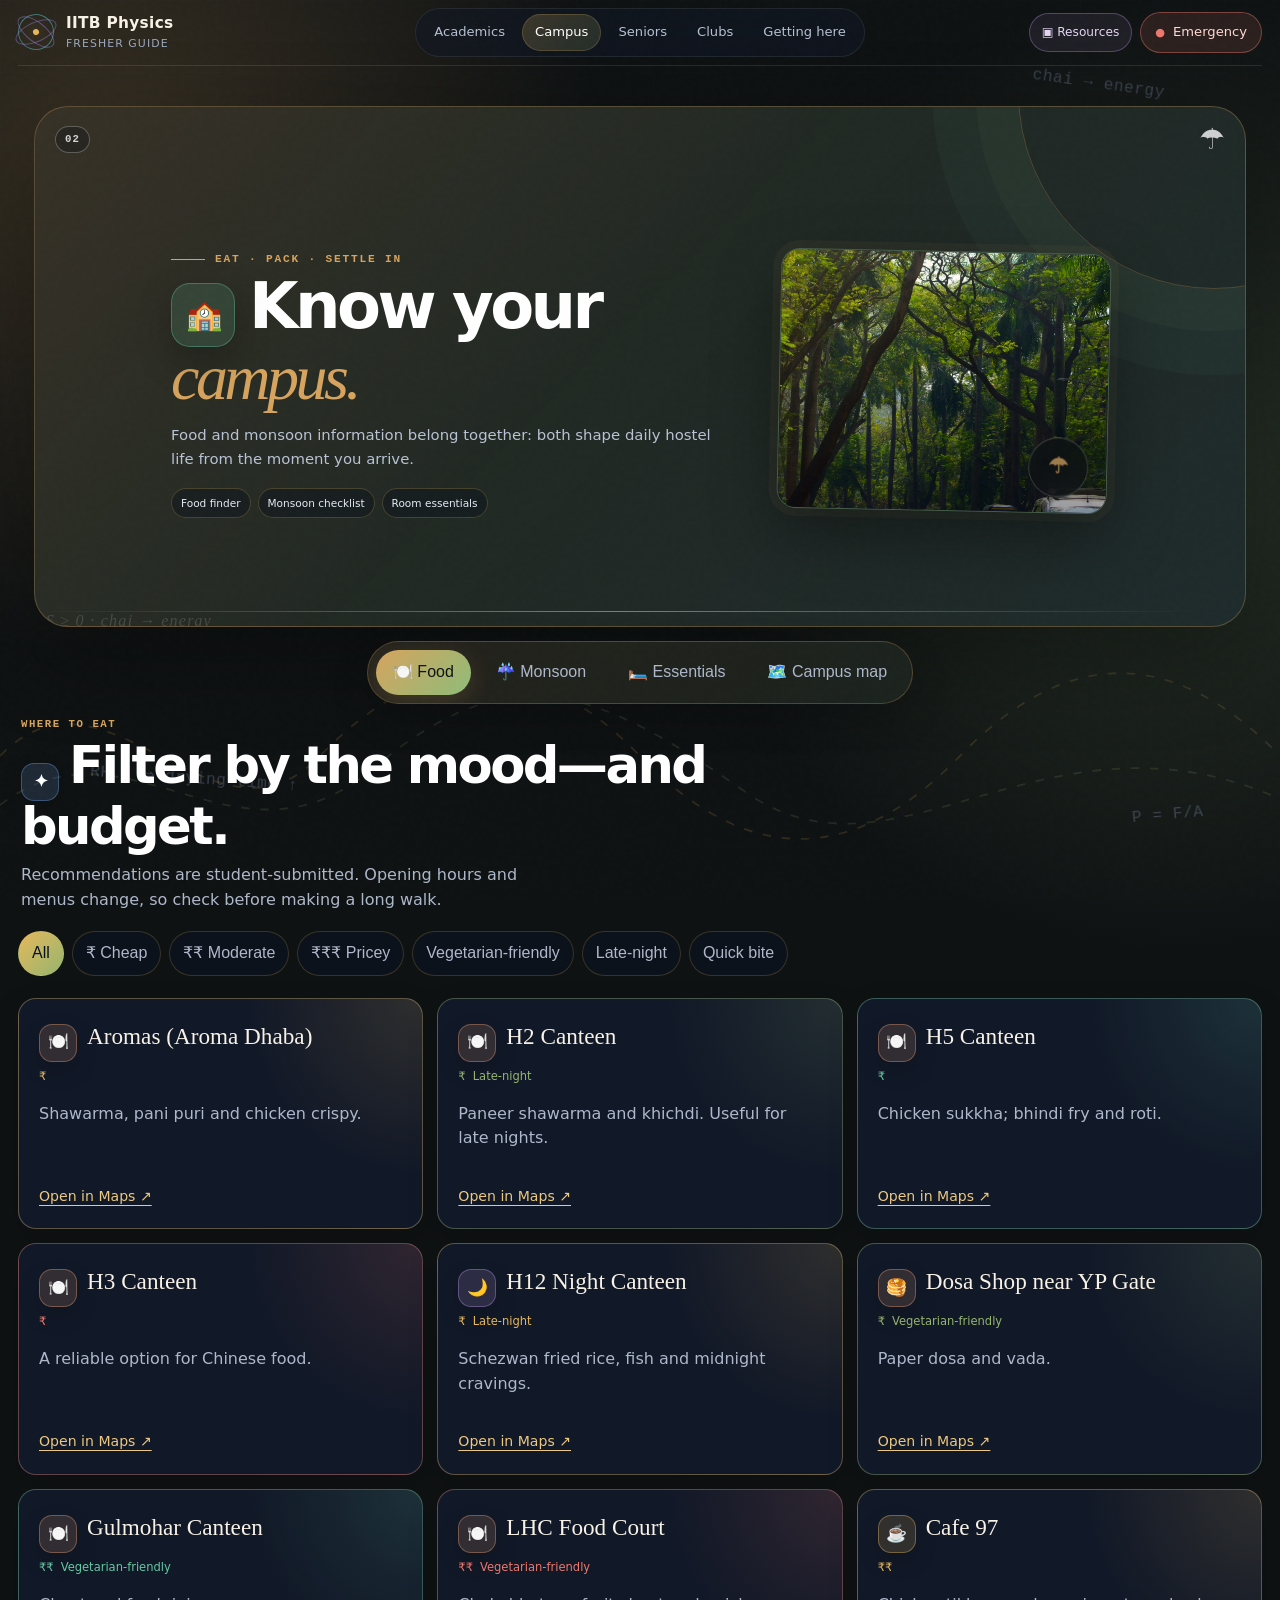
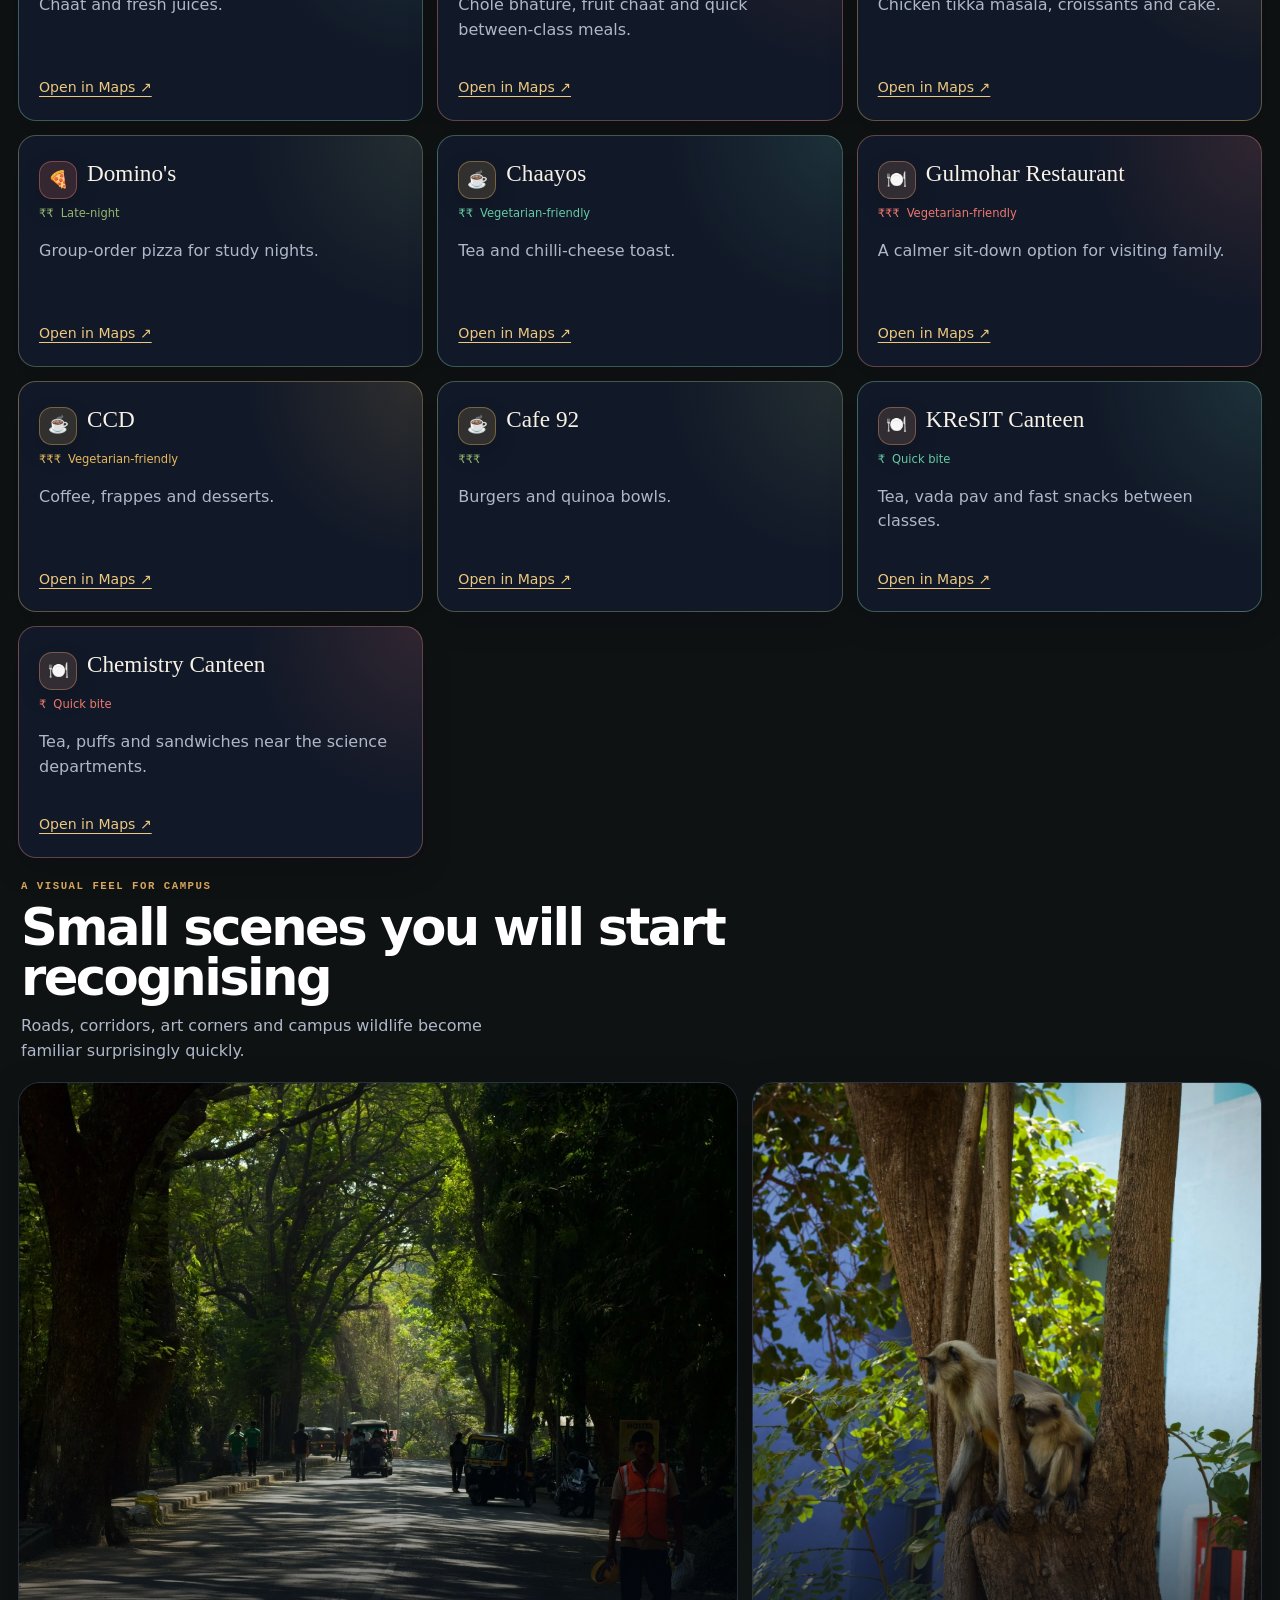
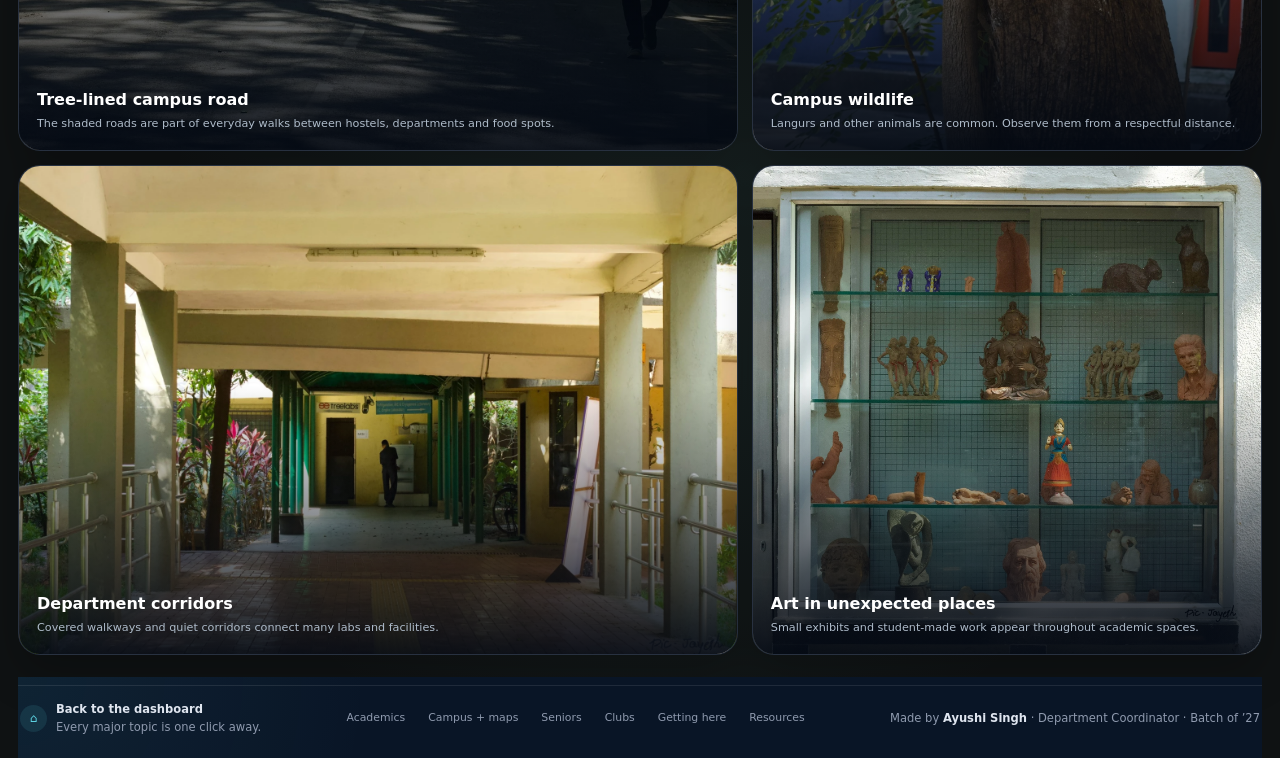
==== commit 1e5551cd: "Update campus-life.html" ====
--- a/campus-life.html
+++ b/campus-life.html
@@ -22,7 +22,7 @@
 </div>
 <div class="nav-utilities"><a class="resources-pill" href="./resources.html">▣ Resources</a><a class="emergency-pill" href="./emergency.html"><span>●</span> Emergency</a></div>
 </nav><main class="dashboard-main dashboard-subpage-main" id="main">
-<section class="page-hero"><div class="subpage-card-topline"><span class="card-index">02</span><span class="card-symbol">☂</span></div><div class="shell page-hero-grid"><div class="reveal"><p class="kicker">Eat · Pack · Settle in</p><h1 class="page-title"><span aria-hidden="true" class="page-title-icon icon-green">🏫</span>Know your <em>campus.</em></h1><p class="lede">Food and monsoon information belong together: both shape daily hostel life from the moment you arrive.</p><div class="subpage-meta"><span>Food finder</span><span>Monsoon checklist</span><span>Room essentials</span></div></div><figure class="page-visual reveal"><img alt="Hostel 13 at IIT Bombay" src="./assets/hostel-h13.webp"/></figure></div></section>
+<section class="page-hero"><div class="subpage-card-topline"><span class="card-index">02</span><span class="card-symbol">☂</span></div><div class="shell page-hero-grid"><div class="reveal"><p class="kicker">Eat · Pack · Settle in</p><h1 class="page-title"><span aria-hidden="true" class="page-title-icon icon-green">🏫</span>Know your <em>campus.</em></h1><p class="lede">Food and monsoon information belong together: both shape daily hostel life from the moment you arrive.</p><div class="subpage-meta"><span>Food finder</span><span>Monsoon checklist</span><span>Room essentials</span></div></div><figure class="page-visual reveal campus-photo-visual"><img alt="Tree-lined IIT Bombay campus road with auto-rickshaws" src="./assets/campus-card.webp"/></figure></div></section>
 <section class="section"><div class="shell"><div class="tab-bar" data-tabs=".campus-panel"><button class="tab-button" data-tab="food" type="button">🍽️ Food</button><button class="tab-button" data-tab="monsoon" type="button">☔ Monsoon</button><button class="tab-button" data-tab="essentials" type="button">🛏️ Essentials</button><button class="tab-button" data-tab="map" type="button">🗺️ Campus map</button></div>
 <section class="tab-panel campus-panel" id="food"><div class="section-head"><div><p class="eyebrow">Where to eat</p><h2 class="section-title"><span aria-hidden="true" class="pop-icon icon-blue">✦</span>Filter by the mood—and budget.</h2><p class="section-copy">Recommendations are student-submitted. Opening hours and menus change, so check before making a long walk.</p></div></div><div class="filters" id="food-filters"><button class="filter-chip active" data-food="all">All</button><button class="filter-chip" data-food="cheap">₹ Cheap</button><button class="filter-chip" data-food="moderate">₹₹ Moderate</button><button class="filter-chip" data-food="pricey">₹₹₹ Pricey</button><button class="filter-chip" data-food="veg">Vegetarian-friendly</button><button class="filter-chip" data-food="late">Late-night</button><button class="filter-chip" data-food="quick">Quick bite</button></div><div class="food-grid" id="food-grid"><article class="food-card" data-tags="cheap"><h3><span aria-hidden="true" class="pop-icon icon-orange">🍽️</span>Aromas (Aroma Dhaba)</h3><div class="food-meta"><span>₹</span></div><p>Shawarma, pani puri and chicken crispy.</p><a class="map-link" href="https://www.google.com/maps/search/?api=1&amp;query=Aromas+(Aroma+Dhaba)+IIT+Bombay" rel="noopener" target="_blank">Open in Maps ↗</a></article><article class="food-card" data-tags="cheap late"><h3><span aria-hidden="true" class="pop-icon icon-orange">🍽️</span>H2 Canteen</h3><div class="food-meta"><span>₹</span><span>Late-night</span></div><p>Paneer shawarma and khichdi. Useful for late nights.</p><a class="map-link" href="https://www.google.com/maps/search/?api=1&amp;query=H2+Canteen+IIT+Bombay" rel="noopener" target="_blank">Open in Maps ↗</a></article><article class="food-card" data-tags="cheap"><h3><span aria-hidden="true" class="pop-icon icon-orange">🍽️</span>H5 Canteen</h3><div class="food-meta"><span>₹</span></div><p>Chicken sukkha; bhindi fry and roti.</p><a class="map-link" href="https://www.google.com/maps/search/?api=1&amp;query=H5+Canteen+IIT+Bombay" rel="noopener" target="_blank">Open in Maps ↗</a></article><article class="food-card" data-tags="cheap"><h3><span aria-hidden="true" class="pop-icon icon-orange">🍽️</span>H3 Canteen</h3><div class="food-meta"><span>₹</span></div><p>A reliable option for Chinese food.</p><a class="map-link" href="https://www.google.com/maps/search/?api=1&amp;query=H3+Canteen+IIT+Bombay" rel="noopener" target="_blank">Open in Maps ↗</a></article><article class="food-card" data-tags="cheap late"><h3><span aria-hidden="true" class="pop-icon icon-violet">🌙</span>H12 Night Canteen</h3><div class="food-meta"><span>₹</span><span>Late-night</span></div><p>Schezwan fried rice, fish and midnight cravings.</p><a class="map-link" href="https://www.google.com/maps/search/?api=1&amp;query=H12+Night+Canteen+IIT+Bombay" rel="noopener" target="_blank">Open in Maps ↗</a></article><article class="food-card" data-tags="cheap veg"><h3><span aria-hidden="true" class="pop-icon icon-orange">🥞</span>Dosa Shop near YP Gate</h3><div class="food-meta"><span>₹</span><span>Vegetarian-friendly</span></div><p>Paper dosa and vada.</p><a class="map-link" href="https://www.google.com/maps/search/?api=1&amp;query=Dosa+Shop+near+YP+Gate+IIT+Bombay" rel="noopener" target="_blank">Open in Maps ↗</a></article><article class="food-card" data-tags="moderate veg"><h3><span aria-hidden="true" class="pop-icon icon-orange">🍽️</span>Gulmohar Canteen</h3><div class="food-meta"><span>₹₹</span><span>Vegetarian-friendly</span></div><p>Chaat and fresh juices.</p><a class="map-link" href="https://www.google.com/maps/search/?api=1&amp;query=Gulmohar+Canteen+IIT+Bombay" rel="noopener" target="_blank">Open in Maps ↗</a></article><article class="food-card" data-tags="moderate veg"><h3><span aria-hidden="true" class="pop-icon icon-orange">🍽️</span>LHC Food Court</h3><div class="food-meta"><span>₹₹</span><span>Vegetarian-friendly</span></div><p>Chole bhature, fruit chaat and quick between-class meals.</p><a class="map-link" href="https://www.google.com/maps/search/?api=1&amp;query=LHC+Food+Court+IIT+Bombay" rel="noopener" target="_blank">Open in Maps ↗</a></article><article class="food-card" data-tags="moderate"><h3><span aria-hidden="true" class="pop-icon icon-gold">☕</span>Cafe 97</h3><div class="food-meta"><span>₹₹</span></div><p>Chicken tikka masala, croissants and cake.</p><a class="map-link" href="https://www.google.com/maps/search/?api=1&amp;query=Cafe+97+IIT+Bombay" rel="noopener" target="_blank">Open in Maps ↗</a></article><article class="food-card" data-tags="moderate late"><h3><span aria-hidden="true" class="pop-icon icon-red">🍕</span>Domino's</h3><div class="food-meta"><span>₹₹</span><span>Late-night</span></div><p>Group-order pizza for study nights.</p><a class="map-link" href="https://www.google.com/maps/search/?api=1&amp;query=Domino's+IIT+Bombay" rel="noopener" target="_blank">Open in Maps ↗</a></article><article class="food-card" data-tags="moderate veg"><h3><span aria-hidden="true" class="pop-icon icon-gold">☕</span>Chaayos</h3><div class="food-meta"><span>₹₹</span><span>Vegetarian-friendly</span></div><p>Tea and chilli-cheese toast.</p><a class="map-link" href="https://www.google.com/maps/search/?api=1&amp;query=Chaayos+IIT+Bombay" rel="noopener" target="_blank">Open in Maps ↗</a></article><article class="food-card" data-tags="pricey veg"><h3><span aria-hidden="true" class="pop-icon icon-orange">🍽️</span>Gulmohar Restaurant</h3><div class="food-meta"><span>₹₹₹</span><span>Vegetarian-friendly</span></div><p>A calmer sit-down option for visiting family.</p><a class="map-link" href="https://www.google.com/maps/search/?api=1&amp;query=Gulmohar+Restaurant+IIT+Bombay" rel="noopener" target="_blank">Open in Maps ↗</a></article><article class="food-card" data-tags="pricey veg"><h3><span aria-hidden="true" class="pop-icon icon-gold">☕</span>CCD</h3><div class="food-meta"><span>₹₹₹</span><span>Vegetarian-friendly</span></div><p>Coffee, frappes and desserts.</p><a class="map-link" href="https://www.google.com/maps/search/?api=1&amp;query=CCD+IIT+Bombay" rel="noopener" target="_blank">Open in Maps ↗</a></article><article class="food-card" data-tags="pricey"><h3><span aria-hidden="true" class="pop-icon icon-gold">☕</span>Cafe 92</h3><div class="food-meta"><span>₹₹₹</span></div><p>Burgers and quinoa bowls.</p><a class="map-link" href="https://www.google.com/maps/search/?api=1&amp;query=Cafe+92+IIT+Bombay" rel="noopener" target="_blank">Open in Maps ↗</a></article><article class="food-card" data-tags="cheap quick"><h3><span aria-hidden="true" class="pop-icon icon-orange">🍽️</span>KReSIT Canteen</h3><div class="food-meta"><span>₹</span><span>Quick bite</span></div><p>Tea, vada pav and fast snacks between classes.</p><a class="map-link" href="https://www.google.com/maps/search/?api=1&amp;query=KReSIT+Canteen+IIT+Bombay" rel="noopener" target="_blank">Open in Maps ↗</a></article><article class="food-card" data-tags="cheap quick"><h3><span aria-hidden="true" class="pop-icon icon-orange">🍽️</span>Chemistry Canteen</h3><div class="food-meta"><span>₹</span><span>Quick bite</span></div><p>Tea, puffs and sandwiches near the science departments.</p><a class="map-link" href="https://www.google.com/maps/search/?api=1&amp;query=Chemistry+Canteen+IIT+Bombay" rel="noopener" target="_blank">Open in Maps ↗</a></article></div></section>
 <section class="tab-panel campus-panel" id="monsoon"><div class="content-grid"><div class="panel span-7"><p class="eyebrow">Interactive packing list</p><h2><span aria-hidden="true" class="pop-icon icon-cyan">☔</span>Monsoon kit</h2><p>Tick items as you pack. Your progress is saved in this browser.</p><div class="checklist" id="monsoon-list"><label class="check"><input data-key="umbrella" type="checkbox"/><span><strong>Sturdy umbrella</strong><small>Small folding umbrellas often lose against Mumbai wind.</small></span></label><label class="check"><input data-key="raincoat" type="checkbox"/><span><strong>Good raincoat</strong><small>Useful when you need both hands for a bag or bicycle.</small></span></label><label class="check"><input data-key="waterproof" type="checkbox"/><span><strong>Waterproof laptop layer</strong><small>Use a sleeve plus a waterproof outer bag.</small></span></label><label class="check"><input data-key="footwear" type="checkbox"/><span><strong>Quick-drying footwear</strong><small>Keep one dry pair reserved for classes and labs.</small></span></label><label class="check"><input data-key="fungus" type="checkbox"/><span><strong>Moisture and fungus control</strong><small>Do not leave damp clothes or leather sealed in cupboards.</small></span></label><label class="check"><input data-key="laundry" type="checkbox"/><span><strong>Use hostel laundry for drying</strong><small>Air-drying can remain slow during humid weeks.</small></span></label></div></div><aside class="panel span-5"><p class="eyebrow">Two mistakes to avoid</p><h3><span aria-hidden="true" class="pop-icon icon-violet">🛏️</span>Do not overpack bedding</h3><p>Mattresses, pillows, buckets, mugs and many room basics are available around the hostel area. Save luggage space for personal essentials.</p><h3><span aria-hidden="true" class="pop-icon icon-orange">🧺</span>Do not hoard perishables</h3><p>Humidity shortens food life. Keep snacks sealed and avoid storing damp packaging.</p></aside></div></section>
@@ -65,4 +65,4 @@
 <script src="./site.js"></script><script>
 const chips=[...document.querySelectorAll('[data-food]')],cards=[...document.querySelectorAll('.food-card')];chips.forEach(chip=>chip.addEventListener('click',()=>{chips.forEach(c=>c.classList.toggle('active',c===chip));const f=chip.dataset.food;cards.forEach(card=>card.hidden=f!=='all'&&!card.dataset.tags.split(' ').includes(f))}));
 const checks=[...document.querySelectorAll('#monsoon-list input')];checks.forEach(box=>{const key='iitb-pack-'+box.dataset.key;box.checked=localStorage.getItem(key)==='1';box.closest('.check').classList.toggle('done',box.checked);box.addEventListener('change',()=>{localStorage.setItem(key,box.checked?'1':'0');box.closest('.check').classList.toggle('done',box.checked)})});
-</script></body></html>+</script></body></html>
